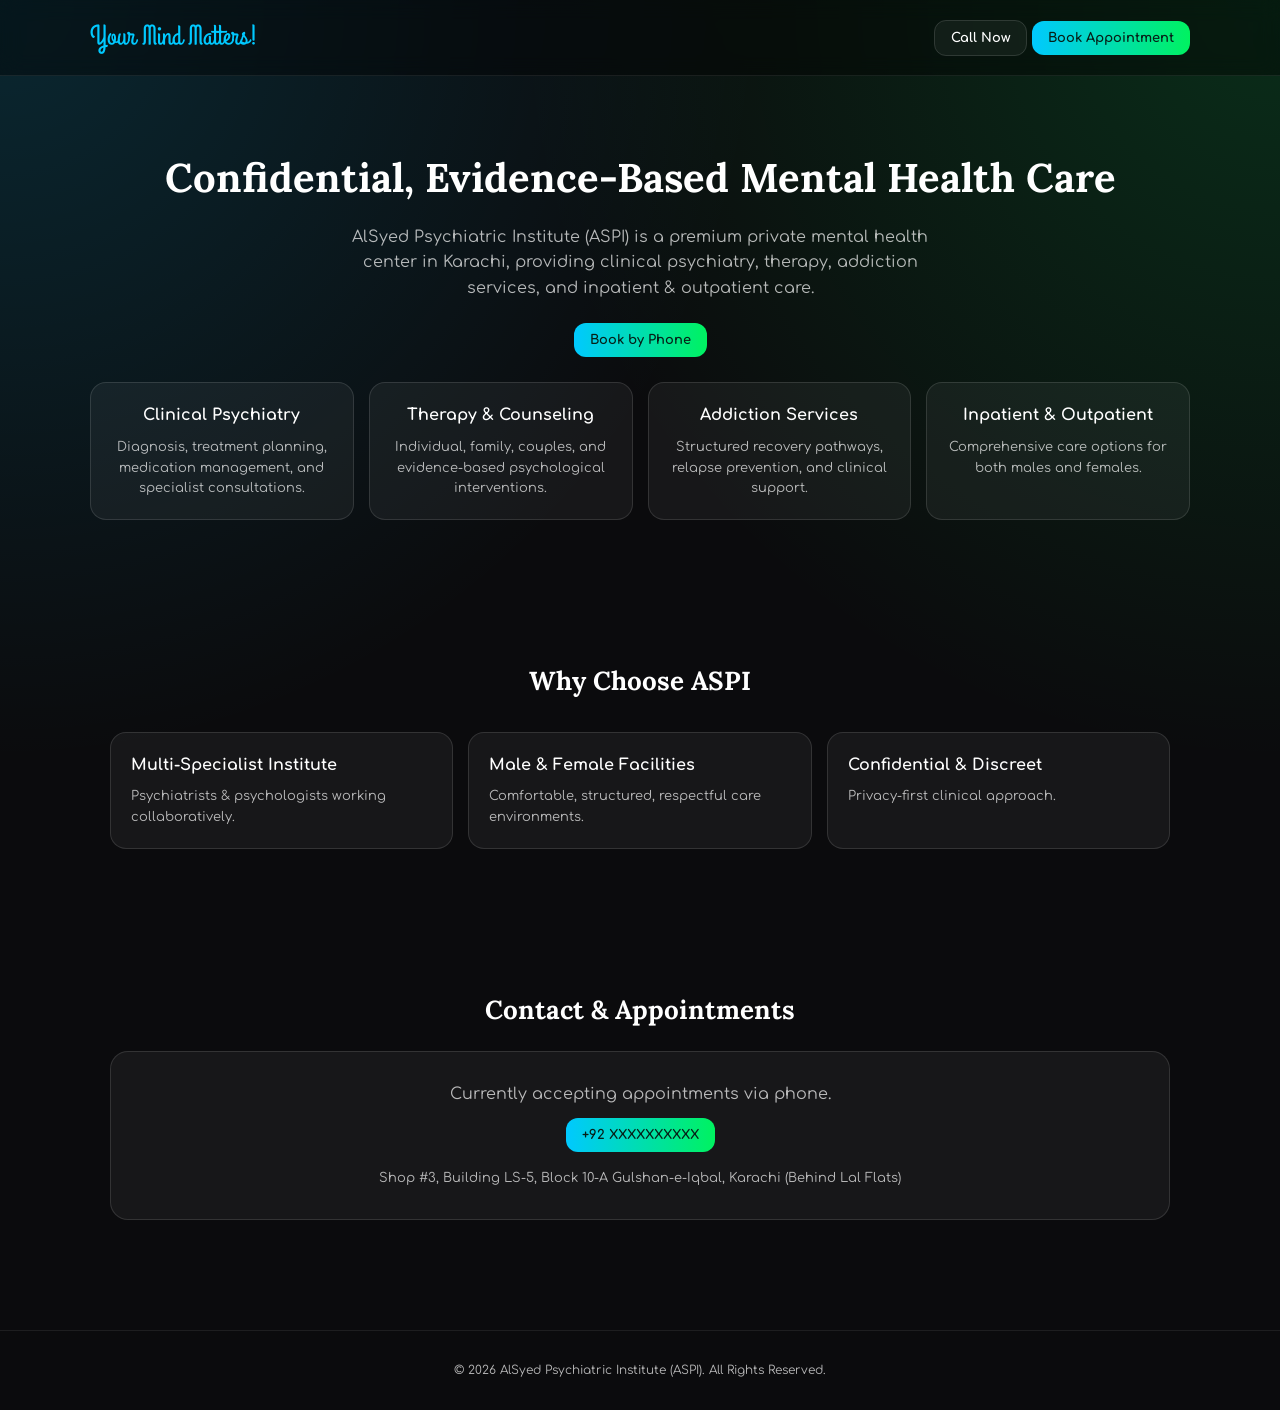
==== index.html @ 8b70c2e6 "Add files via upload" ====
<!DOCTYPE html>
<html lang="en">
<head>
  <meta charset="UTF-8">
  <meta name="viewport" content="width=device-width, initial-scale=1.0">

  <title>AlSyed Psychiatric Institute (ASPI) | Karachi</title>

  <!-- Fonts -->
  <link href="https://fonts.googleapis.com/css2?family=Comfortaa:wght@300;400;600;700&family=Grand+Hotel&family=Lora:wght@400;600;700&display=swap" rel="stylesheet">

  <style>
    :root{
      --green:#00F260;
      --blue:#00C9FF;
      --dark:#0b0b0d;
      --text:#ffffff;
      --muted:rgba(255,255,255,.70);
      --card:rgba(255,255,255,.05);
      --border:rgba(255,255,255,.12);
    }

    *{ box-sizing:border-box; margin:0; padding:0; }

    body{
      font-family:"Comfortaa", sans-serif;
      background:
        radial-gradient(circle at top left, rgba(0,201,255,.15), transparent 40%),
        radial-gradient(circle at top right, rgba(0,242,96,.15), transparent 40%),
        var(--dark);
      color:var(--text);
      line-height:1.6;
    }

    .container{
      max-width:1100px;
      margin:auto;
      padding:20px;
    }

    header{
      position:sticky;
      top:0;
      background:rgba(0,0,0,.4);
      backdrop-filter: blur(10px);
      border-bottom:1px solid rgba(255,255,255,.08);
    }

    .nav{
      display:flex;
      justify-content:space-between;
      align-items:center;
      padding:15px 0;
    }

    .logo{
      font-family:"Grand Hotel", cursive;
      font-size:28px;
      color:var(--blue);
    }

    .btn{
      padding:10px 16px;
      border-radius:12px;
      font-weight:700;
      font-size:13px;
      border:1px solid var(--border);
      background:var(--card);
      color:white;
      cursor:pointer;
      text-decoration:none;
    }

    .btn-primary{
      background:linear-gradient(90deg,var(--blue),var(--green));
      border:none;
      color:#062018;
    }

    .hero{
      padding:70px 0;
      text-align:center;
    }

    h1{
      font-family:"Lora", serif;
      font-size:40px;
      margin-bottom:15px;
    }

    .lead{
      color:var(--muted);
      max-width:600px;
      margin:0 auto 25px;
    }

    .grid{
      display:grid;
      grid-template-columns:repeat(auto-fit,minmax(250px,1fr));
      gap:15px;
      margin-top:30px;
    }

    .card{
      background:var(--card);
      border:1px solid var(--border);
      padding:20px;
      border-radius:16px;
    }

    .card h3{
      margin-bottom:8px;
      font-size:16px;
    }

    .card p{
      color:var(--muted);
      font-size:13px;
    }

    section{
      padding:50px 0;
    }

    h2{
      font-family:"Lora", serif;
      font-size:26px;
      margin-bottom:20px;
      text-align:center;
    }

    .contact-box{
      text-align:center;
      background:var(--card);
      border:1px solid var(--border);
      padding:30px;
      border-radius:18px;
    }

    footer{
      margin-top:40px;
      padding:30px 0;
      border-top:1px solid rgba(255,255,255,.08);
      text-align:center;
      color:var(--muted);
      font-size:12px;
    }
  </style>
</head>

<body>

<header>
  <div class="container nav">
    <div class="logo">Your Mind Matters!</div>
    <div>
      <a class="btn" href="tel:+92XXXXXXXXXX">Call Now</a>
      <a class="btn btn-primary" href="#contact">Book Appointment</a>
    </div>
  </div>
</header>

<div class="container hero">
  <h1>Confidential, Evidence-Based Mental Health Care</h1>
  <p class="lead">
    AlSyed Psychiatric Institute (ASPI) is a premium private mental health center in Karachi,
    providing clinical psychiatry, therapy, addiction services, and inpatient & outpatient care.
  </p>

  <div>
    <a class="btn btn-primary" href="tel:+92XXXXXXXXXX">Book by Phone</a>
  </div>

  <div class="grid">
    <div class="card">
      <h3>Clinical Psychiatry</h3>
      <p>Diagnosis, treatment planning, medication management, and specialist consultations.</p>
    </div>

    <div class="card">
      <h3>Therapy & Counseling</h3>
      <p>Individual, family, couples, and evidence-based psychological interventions.</p>
    </div>

    <div class="card">
      <h3>Addiction Services</h3>
      <p>Structured recovery pathways, relapse prevention, and clinical support.</p>
    </div>

    <div class="card">
      <h3>Inpatient & Outpatient</h3>
      <p>Comprehensive care options for both males and females.</p>
    </div>
  </div>
</div>

<section>
  <div class="container">
    <h2>Why Choose ASPI</h2>

    <div class="grid">
      <div class="card">
        <h3>Multi-Specialist Institute</h3>
        <p>Psychiatrists & psychologists working collaboratively.</p>
      </div>

      <div class="card">
        <h3>Male & Female Facilities</h3>
        <p>Comfortable, structured, respectful care environments.</p>
      </div>

      <div class="card">
        <h3>Confidential & Discreet</h3>
        <p>Privacy-first clinical approach.</p>
      </div>
    </div>
  </div>
</section>

<section id="contact">
  <div class="container">
    <h2>Contact & Appointments</h2>

    <div class="contact-box">
      <p style="color:var(--muted); margin-bottom:15px;">
        Currently accepting appointments via phone.
      </p>

      <a class="btn btn-primary" href="tel:+92XXXXXXXXXX">
        +92 XXXXXXXXXX
      </a>

      <p style="margin-top:20px; color:var(--muted); font-size:13px;">
        Shop #3, Building LS-5, Block 10-A Gulshan-e-Iqbal, Karachi  
        (Behind Lal Flats)
      </p>
    </div>
  </div>
</section>

<footer>
  © 2026 AlSyed Psychiatric Institute (ASPI). All Rights Reserved.
</footer>

</body>
</html>
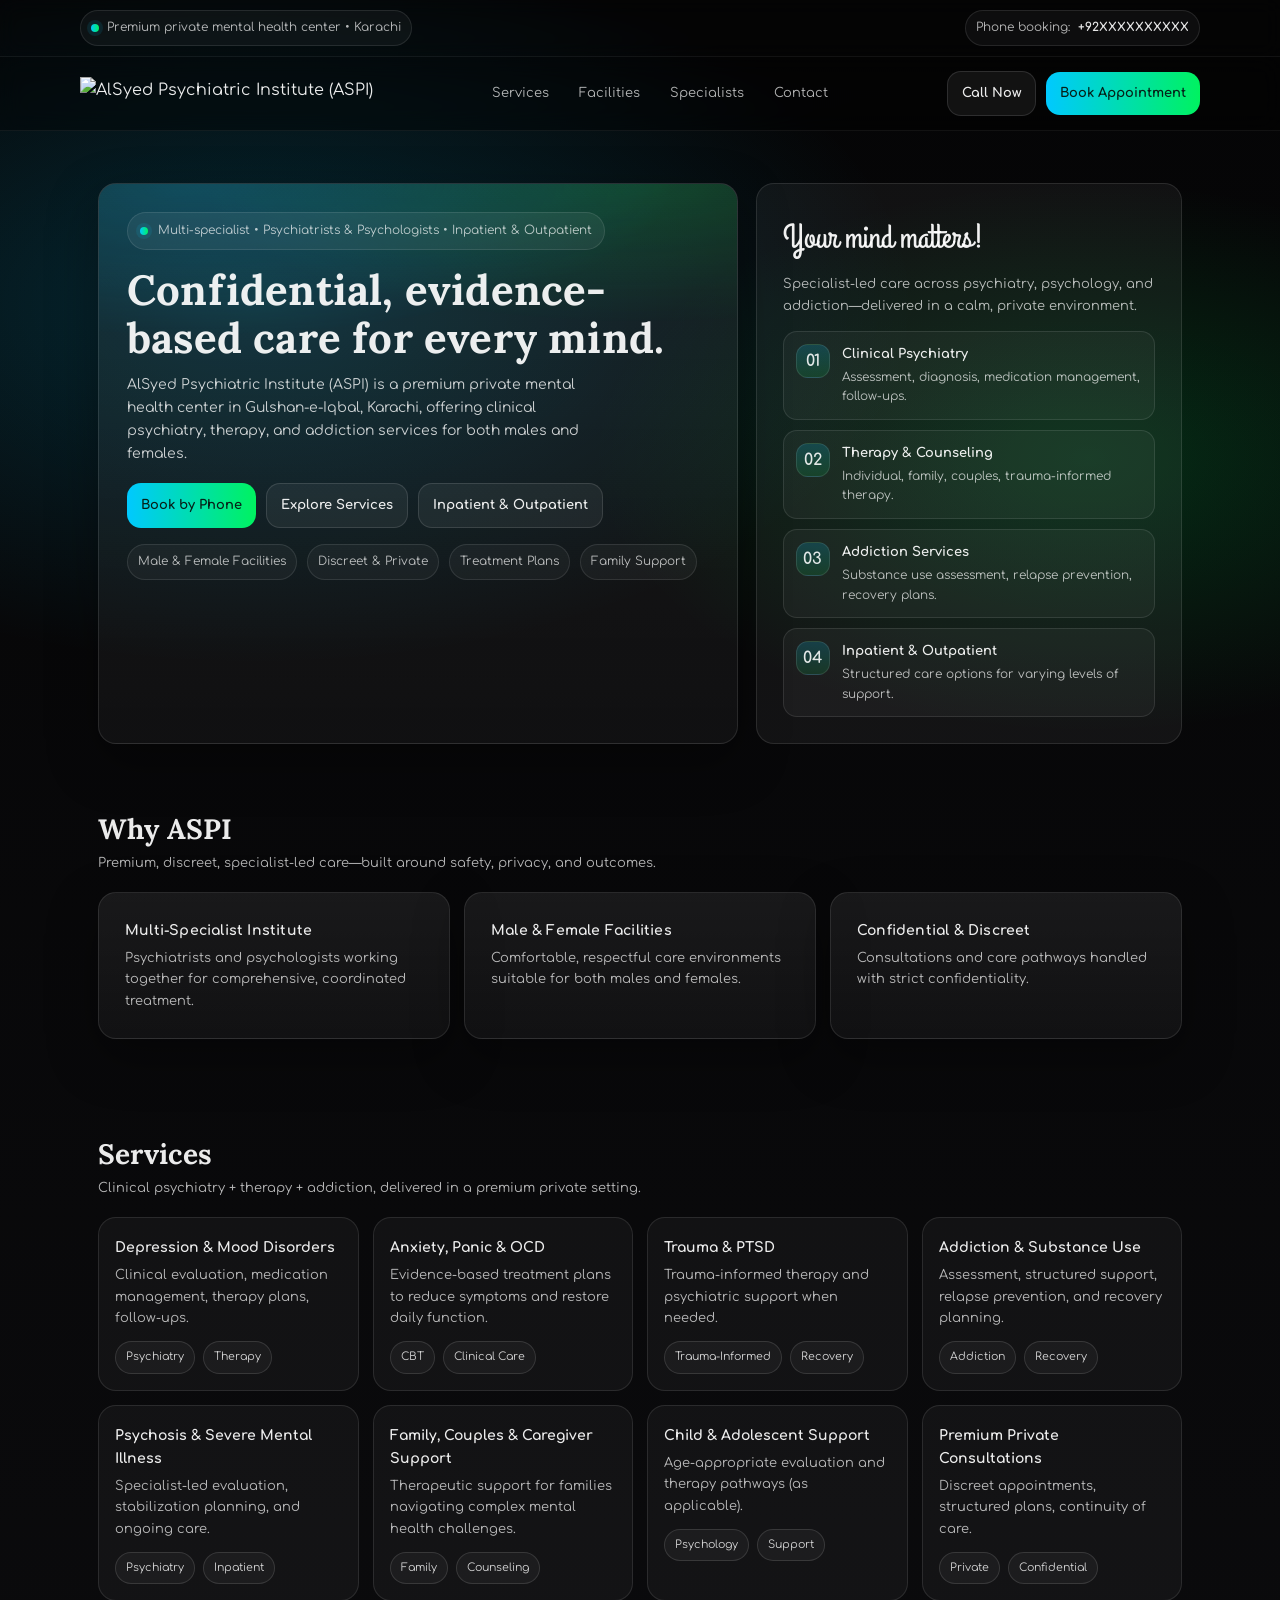
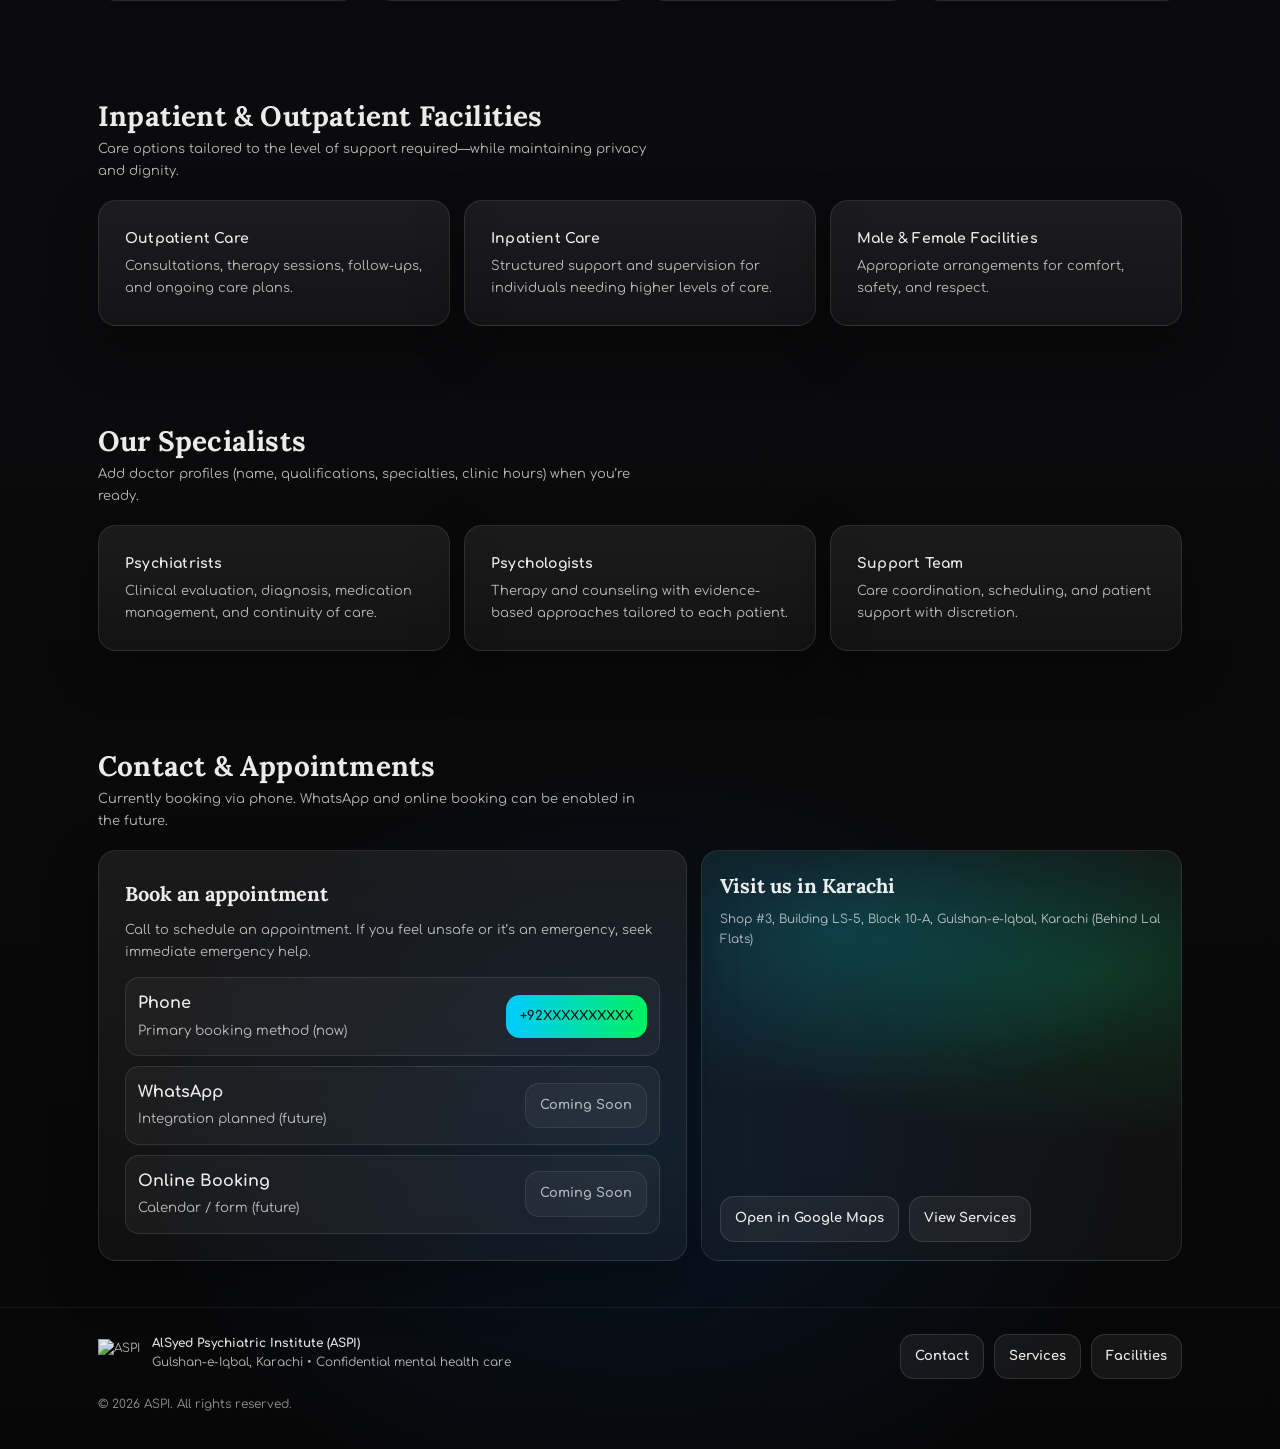
==== commit 00005d6a: "Add files via upload" ====
--- a/index.html
+++ b/index.html
@@ -1,246 +1,662 @@
 <!DOCTYPE html>
 <html lang="en">
 <head>
-  <meta charset="UTF-8">
-  <meta name="viewport" content="width=device-width, initial-scale=1.0">
-
-  <title>AlSyed Psychiatric Institute (ASPI) | Karachi</title>
+  <meta charset="utf-8" />
+  <meta name="viewport" content="width=device-width, initial-scale=1" />
+
+  <title>AlSyed Psychiatric Institute (ASPI) | Karachi | alsyedpsy.com</title>
+  <meta name="description" content="AlSyed Psychiatric Institute (ASPI) — a premium multi-specialist mental health center in Gulshan-e-Iqbal, Karachi. Psychiatrists & psychologists. Inpatient and outpatient care for males and females. Phone booking available." />
+
+  <!-- Favicon (must be inside /assets) -->
+  <link rel="icon" href="./assets/icon_color.png" />
 
   <!-- Fonts -->
-  <link href="https://fonts.googleapis.com/css2?family=Comfortaa:wght@300;400;600;700&family=Grand+Hotel&family=Lora:wght@400;600;700&display=swap" rel="stylesheet">
+  <link rel="preconnect" href="https://fonts.googleapis.com" />
+  <link rel="preconnect" href="https://fonts.gstatic.com" crossorigin />
+  <link href="https://fonts.googleapis.com/css2?family=Comfortaa:wght@300;400;600;700&family=Grand+Hotel&family=Lora:wght@400;600;700&display=swap" rel="stylesheet" />
 
   <style>
     :root{
+      /* Brand-ish colors */
       --green:#00F260;
       --blue:#00C9FF;
-      --dark:#0b0b0d;
-      --text:#ffffff;
+      --azure:#0575E6;
+      --mint:#92FE9D;
+
+      --bg:#0b0b0d;
+      --text:rgba(255,255,255,.92);
       --muted:rgba(255,255,255,.70);
       --card:rgba(255,255,255,.05);
+      --card2:rgba(255,255,255,.08);
       --border:rgba(255,255,255,.12);
-    }
-
-    *{ box-sizing:border-box; margin:0; padding:0; }
-
+
+      --radius:18px;
+      --shadow:0 18px 50px rgba(0,0,0,.35);
+      --maxw:1120px;
+    }
+
+    *{ box-sizing:border-box; }
+    html{ scroll-behavior:smooth; }
     body{
-      font-family:"Comfortaa", sans-serif;
+      margin:0;
+      font-family:"Comfortaa", system-ui, -apple-system, Segoe UI, Roboto, Arial, sans-serif;
+      color:var(--text);
+      line-height:1.65;
       background:
-        radial-gradient(circle at top left, rgba(0,201,255,.15), transparent 40%),
-        radial-gradient(circle at top right, rgba(0,242,96,.15), transparent 40%),
-        var(--dark);
+        radial-gradient(1100px 600px at 20% 10%, rgba(0,201,255,.18), transparent 60%),
+        radial-gradient(900px 500px at 85% 15%, rgba(0,242,96,.16), transparent 55%),
+        radial-gradient(900px 700px at 50% 90%, rgba(5,117,230,.12), transparent 55%),
+        linear-gradient(180deg, #050506 0%, var(--bg) 60%, #070708 100%);
+    }
+
+    a{ color:inherit; text-decoration:none; }
+    .container{ max-width:var(--maxw); margin:0 auto; padding:0 18px; }
+
+    /* Top bar */
+    .topbar{
+      border-bottom:1px solid rgba(255,255,255,.06);
+      background:rgba(0,0,0,.20);
+      backdrop-filter: blur(10px);
+    }
+    .topbar-inner{
+      display:flex; gap:12px; align-items:center; justify-content:space-between;
+      padding:10px 0;
+      font-size:12px;
+      color:var(--muted);
+      flex-wrap:wrap;
+    }
+    .pill{
+      display:inline-flex; align-items:center; gap:8px;
+      padding:7px 10px;
+      border:1px solid rgba(255,255,255,.10);
+      border-radius:999px;
+      background:rgba(255,255,255,.04);
+    }
+    .dot{
+      width:8px; height:8px; border-radius:99px;
+      background:linear-gradient(90deg, var(--blue), var(--green));
+      box-shadow:0 0 0 4px rgba(0,201,255,.10);
+    }
+
+    /* Header */
+    header{
+      position:sticky; top:0; z-index:50;
+      background:rgba(0,0,0,.35);
+      backdrop-filter: blur(12px);
+      border-bottom:1px solid rgba(255,255,255,.06);
+    }
+    .nav{
+      display:flex; align-items:center; justify-content:space-between;
+      gap:14px;
+      padding:14px 0;
+    }
+    .brand{
+      display:flex; align-items:center; gap:12px;
+      min-width: 200px;
+    }
+    .brand img{ height:34px; width:auto; display:block; }
+    .links{
+      display:flex; gap:10px; align-items:center;
+      font-size:13px;
+      color:var(--muted);
+    }
+    .links a{
+      padding:10px 10px;
+      border-radius:12px;
+    }
+    .links a:hover{ background:rgba(255,255,255,.06); color:var(--text); }
+
+    .actions{ display:flex; gap:10px; align-items:center; }
+    .btn{
+      display:inline-flex; align-items:center; justify-content:center; gap:10px;
+      padding:11px 14px;
+      border-radius:14px;
+      border:1px solid rgba(255,255,255,.12);
+      background:rgba(255,255,255,.06);
       color:var(--text);
-      line-height:1.6;
-    }
-
-    .container{
-      max-width:1100px;
-      margin:auto;
-      padding:20px;
-    }
-
-    header{
-      position:sticky;
-      top:0;
-      background:rgba(0,0,0,.4);
-      backdrop-filter: blur(10px);
-      border-bottom:1px solid rgba(255,255,255,.08);
-    }
-
-    .nav{
-      display:flex;
-      justify-content:space-between;
-      align-items:center;
-      padding:15px 0;
-    }
-
-    .logo{
-      font-family:"Grand Hotel", cursive;
-      font-size:28px;
-      color:var(--blue);
-    }
-
-    .btn{
-      padding:10px 16px;
-      border-radius:12px;
       font-weight:700;
       font-size:13px;
-      border:1px solid var(--border);
-      background:var(--card);
-      color:white;
-      cursor:pointer;
-      text-decoration:none;
-    }
-
+      transition: transform .15s ease, background .15s ease, border-color .15s ease, filter .15s ease;
+      white-space:nowrap;
+    }
+    .btn:hover{ transform: translateY(-1px); background:rgba(255,255,255,.10); border-color:rgba(255,255,255,.18); }
     .btn-primary{
-      background:linear-gradient(90deg,var(--blue),var(--green));
       border:none;
+      background: linear-gradient(90deg, var(--blue), var(--green));
       color:#062018;
     }
+    .btn-primary:hover{ filter:brightness(1.05); }
+
+    /* Layout */
+    main{ padding:52px 0 16px; }
+    section{ padding:46px 0; }
 
     .hero{
-      padding:70px 0;
-      text-align:center;
+      display:grid;
+      grid-template-columns: 1.2fr .8fr;
+      gap:18px;
+      align-items:stretch;
+    }
+
+    .card{
+      border:1px solid rgba(255,255,255,.10);
+      border-radius: var(--radius);
+      background: linear-gradient(180deg, rgba(255,255,255,.07), rgba(255,255,255,.04));
+      box-shadow: var(--shadow);
+      overflow:hidden;
+      position:relative;
+    }
+    .card.pad{ padding:26px; }
+    .card.soft{ background:rgba(255,255,255,.05); box-shadow:none; }
+
+    .hero-left::before{
+      content:"";
+      position:absolute; inset:-2px;
+      background: radial-gradient(800px 260px at 15% 0%, rgba(0,201,255,.25), transparent 60%),
+                  radial-gradient(800px 260px at 85% 0%, rgba(0,242,96,.22), transparent 55%);
+      opacity:.85;
+      pointer-events:none;
+    }
+    .hero-left .content{ position:relative; padding:28px; }
+
+    .kicker{
+      display:inline-flex; gap:10px; align-items:center;
+      padding:8px 12px;
+      border-radius:999px;
+      background:rgba(255,255,255,.06);
+      border:1px solid rgba(255,255,255,.10);
+      color:var(--muted);
+      font-size:12px;
+      margin-bottom:16px;
     }
 
     h1{
+      margin:0 0 10px;
       font-family:"Lora", serif;
-      font-size:40px;
-      margin-bottom:15px;
-    }
-
+      font-size:42px;
+      line-height:1.15;
+      letter-spacing:.2px;
+    }
     .lead{
+      margin:0 0 18px;
+      color:rgba(255,255,255,.78);
+      font-size:14px;
+      max-width: 60ch;
+    }
+    .hero-actions{ display:flex; flex-wrap:wrap; gap:10px; margin-top:10px; }
+    .mini{ display:flex; flex-wrap:wrap; gap:10px; margin-top:16px; color:var(--muted); font-size:12px; }
+
+    .panel-title{
+      font-family:"Grand Hotel", cursive;
+      font-size:34px;
+      margin:0 0 8px;
+      color:rgba(255,255,255,.94);
+    }
+    .panel-sub{ margin:0 0 14px; color:var(--muted); font-size:13px; }
+
+    .list{ display:grid; gap:10px; margin-top:12px; }
+    .li{
+      display:flex; gap:12px; align-items:flex-start;
+      padding:12px;
+      border-radius:14px;
+      border:1px solid rgba(255,255,255,.10);
+      background:rgba(255,255,255,.04);
+    }
+    .badge{
+      width:34px; height:34px; border-radius:12px;
+      background:linear-gradient(180deg, rgba(0,201,255,.18), rgba(0,242,96,.12));
+      border:1px solid rgba(255,255,255,.10);
+      display:flex; align-items:center; justify-content:center;
+      font-weight:800;
+      color:rgba(255,255,255,.88);
+      flex:0 0 auto;
+    }
+    .li strong{ display:block; font-size:13px; }
+    .li span{ display:block; font-size:12px; color:var(--muted); margin-top:2px; }
+
+    .section-title{
+      display:flex; align-items:flex-end; justify-content:space-between; gap:16px;
+      margin-bottom:18px;
+    }
+    .section-title h2{
+      margin:0;
+      font-family:"Lora", serif;
+      font-size:28px;
+      letter-spacing:.2px;
+    }
+    .section-title p{
+      margin:0;
       color:var(--muted);
-      max-width:600px;
-      margin:0 auto 25px;
-    }
-
-    .grid{
+      max-width: 560px;
+      font-size:13px;
+    }
+
+    .grid-3{
       display:grid;
-      grid-template-columns:repeat(auto-fit,minmax(250px,1fr));
-      gap:15px;
-      margin-top:30px;
-    }
-
-    .card{
-      background:var(--card);
-      border:1px solid var(--border);
-      padding:20px;
-      border-radius:16px;
-    }
-
-    .card h3{
-      margin-bottom:8px;
-      font-size:16px;
-    }
-
-    .card p{
+      grid-template-columns: repeat(3, 1fr);
+      gap:14px;
+    }
+    .feature h3{
+      margin:0 0 6px;
+      font-size:14px;
+      letter-spacing:.2px;
+    }
+    .feature p{
+      margin:0;
       color:var(--muted);
       font-size:13px;
     }
 
-    section{
-      padding:50px 0;
-    }
-
-    h2{
+    .services{
+      display:grid;
+      grid-template-columns: repeat(4, 1fr);
+      gap:14px;
+    }
+    .service{
+      padding:16px;
+      border-radius: var(--radius);
+      border:1px solid rgba(255,255,255,.10);
+      background:rgba(255,255,255,.04);
+    }
+    .service h4{ margin:2px 0 6px; font-size:14px; }
+    .service p{ margin:0; font-size:13px; color:var(--muted); }
+    .tagrow{ display:flex; flex-wrap:wrap; gap:8px; margin-top:12px; }
+    .tag{
+      font-size:11px;
+      color:rgba(255,255,255,.80);
+      padding:6px 10px;
+      border-radius:999px;
+      border:1px solid rgba(255,255,255,.12);
+      background:rgba(255,255,255,.04);
+    }
+
+    .contact{
+      display:grid;
+      grid-template-columns: 1.1fr .9fr;
+      gap:14px;
+      align-items:stretch;
+    }
+    .contact h3{
+      margin:0 0 10px;
       font-family:"Lora", serif;
-      font-size:26px;
-      margin-bottom:20px;
-      text-align:center;
-    }
-
-    .contact-box{
-      text-align:center;
-      background:var(--card);
-      border:1px solid var(--border);
-      padding:30px;
-      border-radius:18px;
-    }
+      font-size:20px;
+    }
+    .contact p{ margin:0 0 14px; color:var(--muted); font-size:13px; }
+
+    .kv{ display:grid; gap:10px; margin-top:12px; }
+    .kv .row{
+      display:flex; gap:10px; flex-wrap:wrap;
+      padding:12px;
+      border-radius:14px;
+      border:1px solid rgba(255,255,255,.10);
+      background:rgba(255,255,255,.04);
+      align-items:center;
+      justify-content:space-between;
+    }
+    .kv .row small{ color:var(--muted); }
+
+    .mapbox{
+      border-radius: var(--radius);
+      border:1px solid rgba(255,255,255,.10);
+      background:
+        radial-gradient(700px 300px at 30% 20%, rgba(0,201,255,.18), transparent 55%),
+        radial-gradient(700px 300px at 80% 30%, rgba(0,242,96,.14), transparent 55%),
+        rgba(255,255,255,.04);
+      padding:18px;
+      display:flex;
+      flex-direction:column;
+      justify-content:space-between;
+      min-height: 220px;
+    }
+    .mapbox .muted{ color:var(--muted); font-size:12px; }
 
     footer{
-      margin-top:40px;
-      padding:30px 0;
-      border-top:1px solid rgba(255,255,255,.08);
-      text-align:center;
+      padding:26px 0 34px;
+      border-top:1px solid rgba(255,255,255,.06);
       color:var(--muted);
       font-size:12px;
     }
+    .footer{
+      display:flex; justify-content:space-between; gap:16px; flex-wrap:wrap; align-items:flex-start;
+    }
+    .footer img{ height:28px; width:auto; opacity:.95; }
+
+    @media (max-width: 980px){
+      .hero{ grid-template-columns: 1fr; }
+      .services{ grid-template-columns: repeat(2, 1fr); }
+      .grid-3{ grid-template-columns: 1fr; }
+      .contact{ grid-template-columns: 1fr; }
+      .links{ display:none; }
+    }
+    @media (max-width: 520px){
+      h1{ font-size:34px; }
+      .services{ grid-template-columns: 1fr; }
+      .brand img{ height:30px; }
+    }
   </style>
 </head>
 
 <body>
-
-<header>
-  <div class="container nav">
-    <div class="logo">Your Mind Matters!</div>
-    <div>
-      <a class="btn" href="tel:+92XXXXXXXXXX">Call Now</a>
-      <a class="btn btn-primary" href="#contact">Book Appointment</a>
+  <div class="topbar">
+    <div class="container topbar-inner">
+      <div class="pill"><span class="dot"></span> Premium private mental health center • Karachi</div>
+      <div class="pill">Phone booking: <strong style="color:rgba(255,255,255,.9)">+92XXXXXXXXXX</strong></div>
     </div>
   </div>
-</header>
-
-<div class="container hero">
-  <h1>Confidential, Evidence-Based Mental Health Care</h1>
-  <p class="lead">
-    AlSyed Psychiatric Institute (ASPI) is a premium private mental health center in Karachi,
-    providing clinical psychiatry, therapy, addiction services, and inpatient & outpatient care.
-  </p>
-
-  <div>
-    <a class="btn btn-primary" href="tel:+92XXXXXXXXXX">Book by Phone</a>
-  </div>
-
-  <div class="grid">
-    <div class="card">
-      <h3>Clinical Psychiatry</h3>
-      <p>Diagnosis, treatment planning, medication management, and specialist consultations.</p>
-    </div>
-
-    <div class="card">
-      <h3>Therapy & Counseling</h3>
-      <p>Individual, family, couples, and evidence-based psychological interventions.</p>
-    </div>
-
-    <div class="card">
-      <h3>Addiction Services</h3>
-      <p>Structured recovery pathways, relapse prevention, and clinical support.</p>
-    </div>
-
-    <div class="card">
-      <h3>Inpatient & Outpatient</h3>
-      <p>Comprehensive care options for both males and females.</p>
-    </div>
-  </div>
-</div>
-
-<section>
-  <div class="container">
-    <h2>Why Choose ASPI</h2>
-
-    <div class="grid">
-      <div class="card">
-        <h3>Multi-Specialist Institute</h3>
-        <p>Psychiatrists & psychologists working collaboratively.</p>
-      </div>
-
-      <div class="card">
-        <h3>Male & Female Facilities</h3>
-        <p>Comfortable, structured, respectful care environments.</p>
-      </div>
-
-      <div class="card">
-        <h3>Confidential & Discreet</h3>
-        <p>Privacy-first clinical approach.</p>
-      </div>
-    </div>
-  </div>
-</section>
-
-<section id="contact">
-  <div class="container">
-    <h2>Contact & Appointments</h2>
-
-    <div class="contact-box">
-      <p style="color:var(--muted); margin-bottom:15px;">
-        Currently accepting appointments via phone.
-      </p>
-
-      <a class="btn btn-primary" href="tel:+92XXXXXXXXXX">
-        +92 XXXXXXXXXX
+
+  <header>
+    <div class="container nav">
+      <a class="brand" href="#home" aria-label="ASPI Home">
+        <!-- Put your logo image inside /assets -->
+        <img src="./assets/wordmark_white.png" alt="AlSyed Psychiatric Institute (ASPI)" />
       </a>
 
-      <p style="margin-top:20px; color:var(--muted); font-size:13px;">
-        Shop #3, Building LS-5, Block 10-A Gulshan-e-Iqbal, Karachi  
-        (Behind Lal Flats)
-      </p>
-    </div>
-  </div>
-</section>
-
-<footer>
-  © 2026 AlSyed Psychiatric Institute (ASPI). All Rights Reserved.
-</footer>
-
+      <div class="links" aria-label="Primary navigation">
+        <a href="#services">Services</a>
+        <a href="#facility">Facilities</a>
+        <a href="#team">Specialists</a>
+        <a href="#contact">Contact</a>
+      </div>
+
+      <div class="actions">
+        <a class="btn" href="tel:+92XXXXXXXXXX">Call Now</a>
+        <a class="btn btn-primary" href="#contact">Book Appointment</a>
+      </div>
+    </div>
+  </header>
+
+  <main id="home">
+    <div class="container hero">
+      <div class="card hero-left">
+        <div class="content">
+          <div class="kicker">
+            <span class="dot"></span>
+            Multi-specialist • Psychiatrists & Psychologists • Inpatient & Outpatient
+          </div>
+
+          <h1>Confidential, evidence-based care for every mind.</h1>
+          <p class="lead">
+            AlSyed Psychiatric Institute (ASPI) is a premium private mental health center in Gulshan-e-Iqbal, Karachi,
+            offering clinical psychiatry, therapy, and addiction services for both males and females.
+          </p>
+
+          <div class="hero-actions">
+            <a class="btn btn-primary" href="tel:+92XXXXXXXXXX">Book by Phone</a>
+            <a class="btn" href="#services">Explore Services</a>
+            <a class="btn" href="#facility">Inpatient & Outpatient</a>
+          </div>
+
+          <div class="mini">
+            <span class="pill">Male & Female Facilities</span>
+            <span class="pill">Discreet & Private</span>
+            <span class="pill">Treatment Plans</span>
+            <span class="pill">Family Support</span>
+          </div>
+        </div>
+      </div>
+
+      <div class="card pad soft">
+        <p class="panel-title">Your mind matters!</p>
+        <p class="panel-sub">
+          Specialist-led care across psychiatry, psychology, and addiction—delivered in a calm, private environment.
+        </p>
+
+        <div class="list" aria-label="Highlights">
+          <div class="li">
+            <div class="badge">01</div>
+            <div>
+              <strong>Clinical Psychiatry</strong>
+              <span>Assessment, diagnosis, medication management, follow-ups.</span>
+            </div>
+          </div>
+          <div class="li">
+            <div class="badge">02</div>
+            <div>
+              <strong>Therapy & Counseling</strong>
+              <span>Individual, family, couples, trauma-informed therapy.</span>
+            </div>
+          </div>
+          <div class="li">
+            <div class="badge">03</div>
+            <div>
+              <strong>Addiction Services</strong>
+              <span>Substance use assessment, relapse prevention, recovery plans.</span>
+            </div>
+          </div>
+          <div class="li">
+            <div class="badge">04</div>
+            <div>
+              <strong>Inpatient & Outpatient</strong>
+              <span>Structured care options for varying levels of support.</span>
+            </div>
+          </div>
+        </div>
+      </div>
+    </div>
+  </main>
+
+  <section>
+    <div class="container">
+      <div class="section-title">
+        <div>
+          <h2>Why ASPI</h2>
+          <p>Premium, discreet, specialist-led care—built around safety, privacy, and outcomes.</p>
+        </div>
+      </div>
+
+      <div class="grid-3">
+        <div class="card pad feature">
+          <h3>Multi-Specialist Institute</h3>
+          <p>Psychiatrists and psychologists working together for comprehensive, coordinated treatment.</p>
+        </div>
+        <div class="card pad feature">
+          <h3>Male & Female Facilities</h3>
+          <p>Comfortable, respectful care environments suitable for both males and females.</p>
+        </div>
+        <div class="card pad feature">
+          <h3>Confidential & Discreet</h3>
+          <p>Consultations and care pathways handled with strict confidentiality.</p>
+        </div>
+      </div>
+    </div>
+  </section>
+
+  <section id="services">
+    <div class="container">
+      <div class="section-title">
+        <div>
+          <h2>Services</h2>
+          <p>Clinical psychiatry + therapy + addiction, delivered in a premium private setting.</p>
+        </div>
+      </div>
+
+      <div class="services">
+        <div class="service">
+          <h4>Depression & Mood Disorders</h4>
+          <p>Clinical evaluation, medication management, therapy plans, follow-ups.</p>
+          <div class="tagrow"><span class="tag">Psychiatry</span><span class="tag">Therapy</span></div>
+        </div>
+
+        <div class="service">
+          <h4>Anxiety, Panic & OCD</h4>
+          <p>Evidence-based treatment plans to reduce symptoms and restore daily function.</p>
+          <div class="tagrow"><span class="tag">CBT</span><span class="tag">Clinical Care</span></div>
+        </div>
+
+        <div class="service">
+          <h4>Trauma & PTSD</h4>
+          <p>Trauma-informed therapy and psychiatric support when needed.</p>
+          <div class="tagrow"><span class="tag">Trauma-Informed</span><span class="tag">Recovery</span></div>
+        </div>
+
+        <div class="service">
+          <h4>Addiction & Substance Use</h4>
+          <p>Assessment, structured support, relapse prevention, and recovery planning.</p>
+          <div class="tagrow"><span class="tag">Addiction</span><span class="tag">Recovery</span></div>
+        </div>
+
+        <div class="service">
+          <h4>Psychosis & Severe Mental Illness</h4>
+          <p>Specialist-led evaluation, stabilization planning, and ongoing care.</p>
+          <div class="tagrow"><span class="tag">Psychiatry</span><span class="tag">Inpatient</span></div>
+        </div>
+
+        <div class="service">
+          <h4>Family, Couples & Caregiver Support</h4>
+          <p>Therapeutic support for families navigating complex mental health challenges.</p>
+          <div class="tagrow"><span class="tag">Family</span><span class="tag">Counseling</span></div>
+        </div>
+
+        <div class="service">
+          <h4>Child & Adolescent Support</h4>
+          <p>Age-appropriate evaluation and therapy pathways (as applicable).</p>
+          <div class="tagrow"><span class="tag">Psychology</span><span class="tag">Support</span></div>
+        </div>
+
+        <div class="service">
+          <h4>Premium Private Consultations</h4>
+          <p>Discreet appointments, structured plans, continuity of care.</p>
+          <div class="tagrow"><span class="tag">Private</span><span class="tag">Confidential</span></div>
+        </div>
+      </div>
+    </div>
+  </section>
+
+  <section id="facility">
+    <div class="container">
+      <div class="section-title">
+        <div>
+          <h2>Inpatient & Outpatient Facilities</h2>
+          <p>Care options tailored to the level of support required—while maintaining privacy and dignity.</p>
+        </div>
+      </div>
+
+      <div class="grid-3">
+        <div class="card pad feature">
+          <h3>Outpatient Care</h3>
+          <p>Consultations, therapy sessions, follow-ups, and ongoing care plans.</p>
+        </div>
+        <div class="card pad feature">
+          <h3>Inpatient Care</h3>
+          <p>Structured support and supervision for individuals needing higher levels of care.</p>
+        </div>
+        <div class="card pad feature">
+          <h3>Male & Female Facilities</h3>
+          <p>Appropriate arrangements for comfort, safety, and respect.</p>
+        </div>
+      </div>
+    </div>
+  </section>
+
+  <section id="team">
+    <div class="container">
+      <div class="section-title">
+        <div>
+          <h2>Our Specialists</h2>
+          <p>Add doctor profiles (name, qualifications, specialties, clinic hours) when you’re ready.</p>
+        </div>
+      </div>
+
+      <div class="grid-3">
+        <div class="card pad feature">
+          <h3>Psychiatrists</h3>
+          <p>Clinical evaluation, diagnosis, medication management, and continuity of care.</p>
+        </div>
+        <div class="card pad feature">
+          <h3>Psychologists</h3>
+          <p>Therapy and counseling with evidence-based approaches tailored to each patient.</p>
+        </div>
+        <div class="card pad feature">
+          <h3>Support Team</h3>
+          <p>Care coordination, scheduling, and patient support with discretion.</p>
+        </div>
+      </div>
+    </div>
+  </section>
+
+  <section id="contact">
+    <div class="container">
+      <div class="section-title">
+        <div>
+          <h2>Contact & Appointments</h2>
+          <p>Currently booking via phone. WhatsApp and online booking can be enabled in the future.</p>
+        </div>
+      </div>
+
+      <div class="contact">
+        <div class="card pad">
+          <h3>Book an appointment</h3>
+          <p>Call to schedule an appointment. If you feel unsafe or it’s an emergency, seek immediate emergency help.</p>
+
+          <div class="kv">
+            <div class="row">
+              <div>
+                <strong>Phone</strong><br />
+                <small>Primary booking method (now)</small>
+              </div>
+              <a class="btn btn-primary" href="tel:+92XXXXXXXXXX">+92XXXXXXXXXX</a>
+            </div>
+
+            <div class="row">
+              <div>
+                <strong>WhatsApp</strong><br />
+                <small>Integration planned (future)</small>
+              </div>
+              <span class="btn" aria-disabled="true" style="opacity:.7; cursor:not-allowed;">Coming Soon</span>
+            </div>
+
+            <div class="row">
+              <div>
+                <strong>Online Booking</strong><br />
+                <small>Calendar / form (future)</small>
+              </div>
+              <span class="btn" aria-disabled="true" style="opacity:.7; cursor:not-allowed;">Coming Soon</span>
+            </div>
+          </div>
+        </div>
+
+        <div class="mapbox">
+          <div>
+            <h3 style="margin:0 0 8px; font-family:'Lora', serif;">Visit us in Karachi</h3>
+            <div class="muted">
+              Shop #3, Building LS-5, Block 10-A, Gulshan-e-Iqbal, Karachi (Behind Lal Flats)
+            </div>
+          </div>
+
+          <div style="display:flex; gap:10px; flex-wrap:wrap; margin-top:14px;">
+            <!-- Replace # with your Google Maps link when you have it -->
+            <a class="btn" href="#" target="_blank" rel="noopener">Open in Google Maps</a>
+            <a class="btn" href="#services">View Services</a>
+          </div>
+        </div>
+      </div>
+    </div>
+  </section>
+
+  <footer>
+    <div class="container footer">
+      <div style="display:flex; gap:12px; align-items:center;">
+        <img src="./assets/wordmark_white.png" alt="ASPI" />
+        <div>
+          <div><strong style="color:rgba(255,255,255,.88)">AlSyed Psychiatric Institute (ASPI)</strong></div>
+          <div>Gulshan-e-Iqbal, Karachi • Confidential mental health care</div>
+        </div>
+      </div>
+
+      <div style="display:flex; gap:10px; flex-wrap:wrap;">
+        <a class="btn" href="#contact">Contact</a>
+        <a class="btn" href="#services">Services</a>
+        <a class="btn" href="#facility">Facilities</a>
+      </div>
+    </div>
+
+    <div class="container" style="margin-top:16px; color:rgba(255,255,255,.55);">
+      © <span id="yr"></span> ASPI. All rights reserved.
+    </div>
+
+    <script>
+      document.getElementById("yr").textContent = new Date().getFullYear();
+    </script>
+  </footer>
 </body>
 </html>
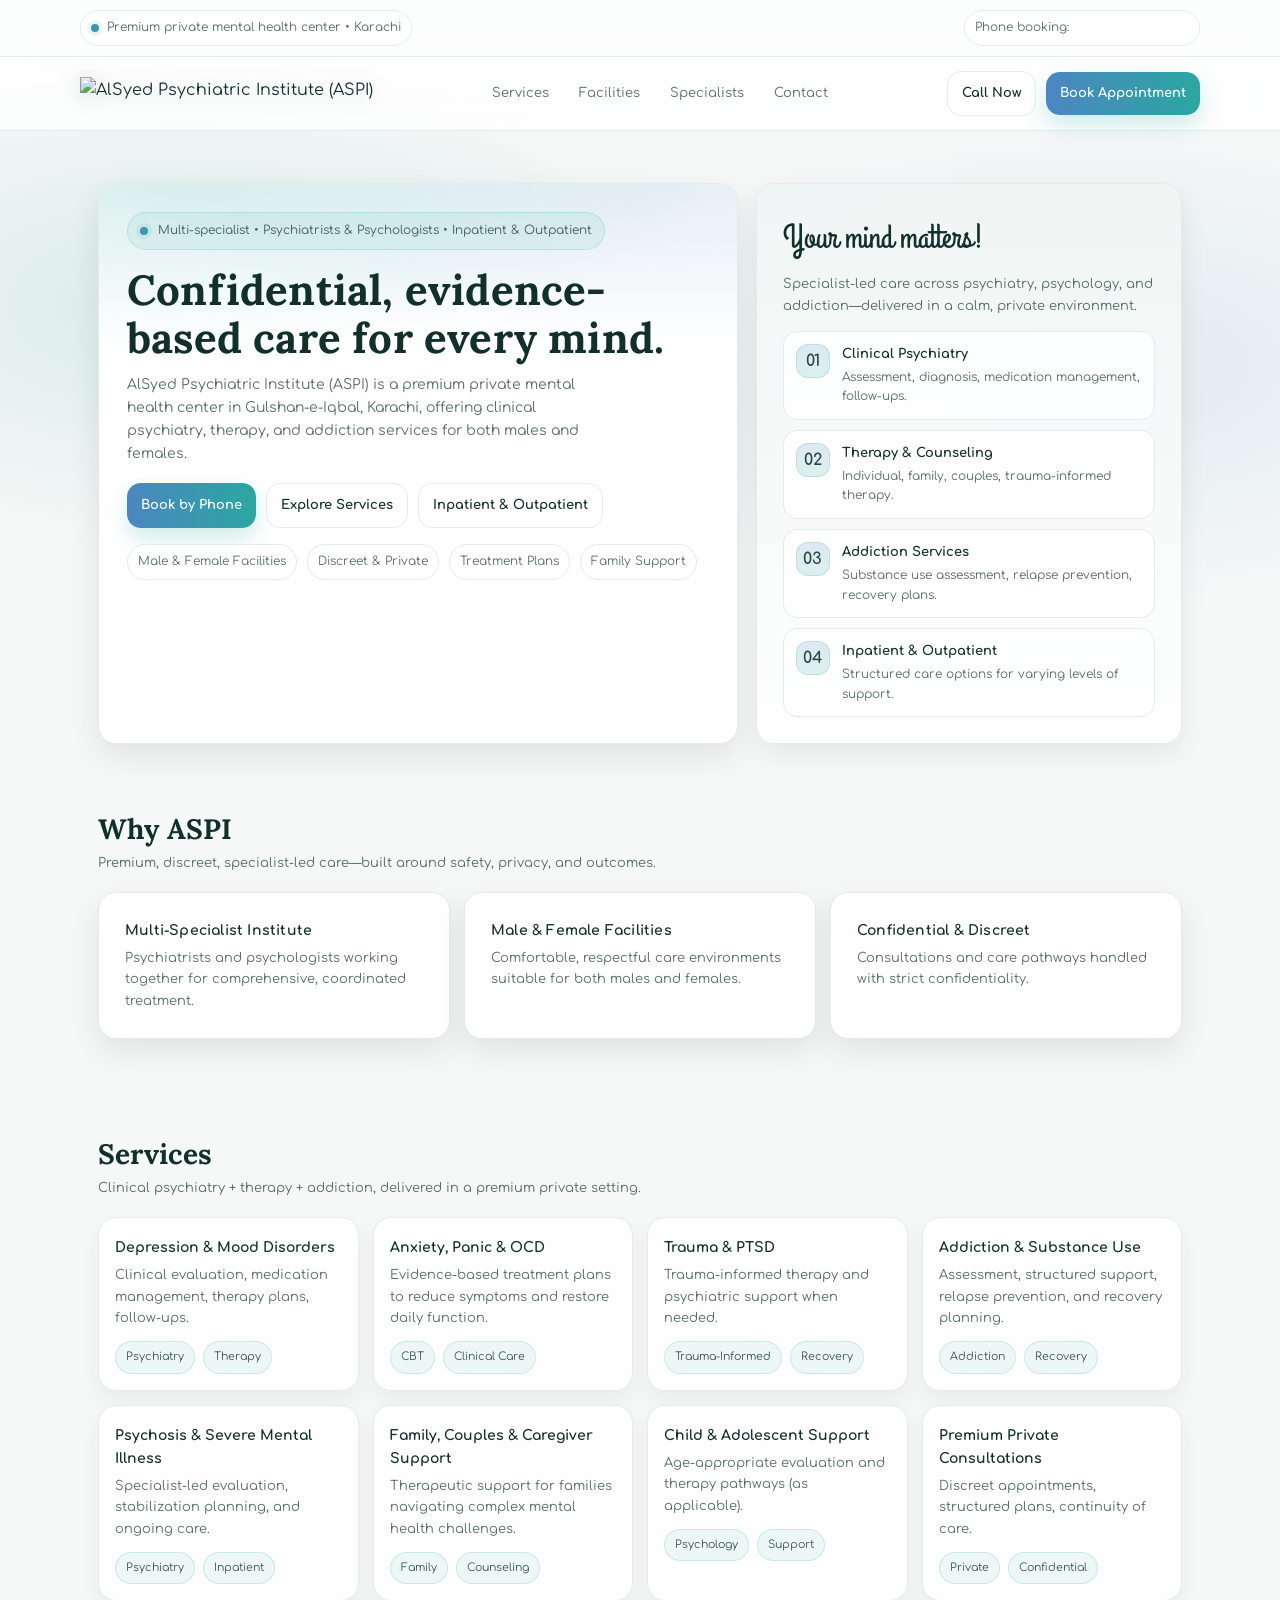
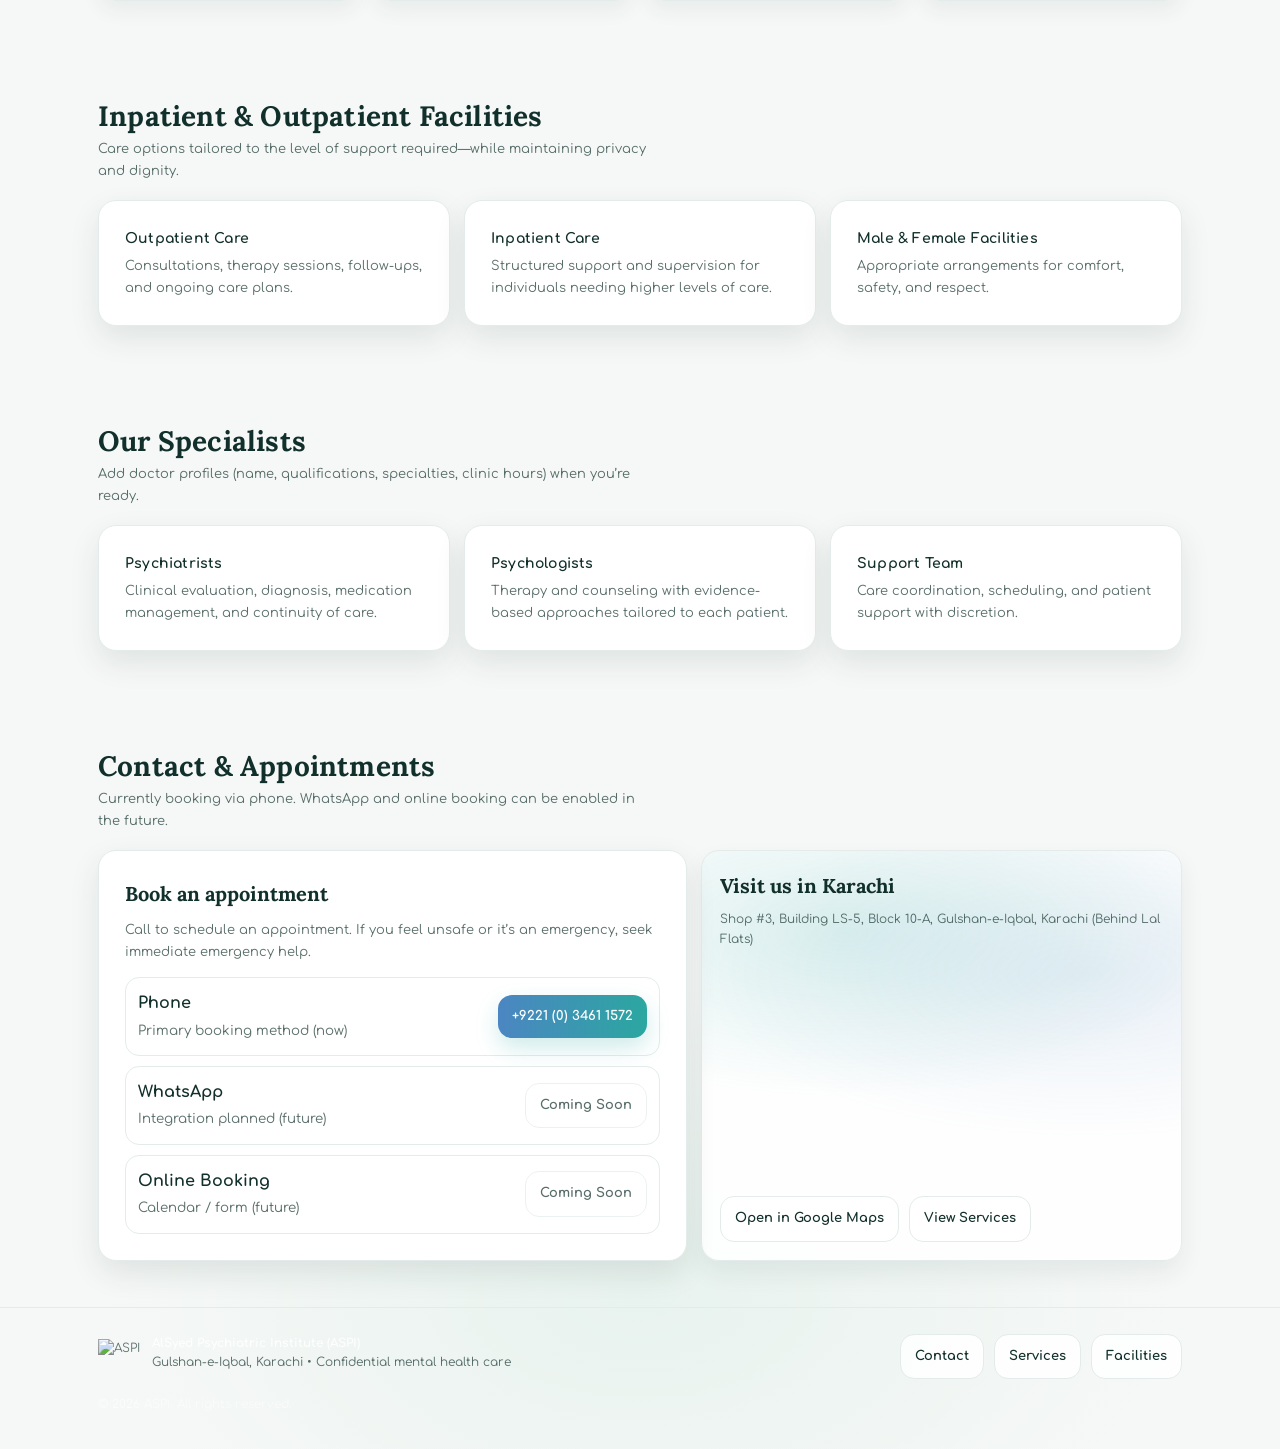
==== commit 5064c8a1: "Add files via upload" ====
--- a/index.html
+++ b/index.html
@@ -15,332 +15,370 @@
   <link rel="preconnect" href="https://fonts.gstatic.com" crossorigin />
   <link href="https://fonts.googleapis.com/css2?family=Comfortaa:wght@300;400;600;700&family=Grand+Hotel&family=Lora:wght@400;600;700&display=swap" rel="stylesheet" />
 
-  <style>
-    :root{
-      /* Brand-ish colors */
-      --green:#00F260;
-      --blue:#00C9FF;
-      --azure:#0575E6;
-      --mint:#92FE9D;
-
-      --bg:#0b0b0d;
-      --text:rgba(255,255,255,.92);
-      --muted:rgba(255,255,255,.70);
-      --card:rgba(255,255,255,.05);
-      --card2:rgba(255,255,255,.08);
-      --border:rgba(255,255,255,.12);
-
-      --radius:18px;
-      --shadow:0 18px 50px rgba(0,0,0,.35);
-      --maxw:1120px;
-    }
-
-    *{ box-sizing:border-box; }
-    html{ scroll-behavior:smooth; }
-    body{
-      margin:0;
-      font-family:"Comfortaa", system-ui, -apple-system, Segoe UI, Roboto, Arial, sans-serif;
-      color:var(--text);
-      line-height:1.65;
-      background:
-        radial-gradient(1100px 600px at 20% 10%, rgba(0,201,255,.18), transparent 60%),
-        radial-gradient(900px 500px at 85% 15%, rgba(0,242,96,.16), transparent 55%),
-        radial-gradient(900px 700px at 50% 90%, rgba(5,117,230,.12), transparent 55%),
-        linear-gradient(180deg, #050506 0%, var(--bg) 60%, #070708 100%);
-    }
-
-    a{ color:inherit; text-decoration:none; }
-    .container{ max-width:var(--maxw); margin:0 auto; padding:0 18px; }
-
-    /* Top bar */
-    .topbar{
-      border-bottom:1px solid rgba(255,255,255,.06);
-      background:rgba(0,0,0,.20);
-      backdrop-filter: blur(10px);
-    }
-    .topbar-inner{
-      display:flex; gap:12px; align-items:center; justify-content:space-between;
-      padding:10px 0;
-      font-size:12px;
-      color:var(--muted);
-      flex-wrap:wrap;
-    }
-    .pill{
-      display:inline-flex; align-items:center; gap:8px;
-      padding:7px 10px;
-      border:1px solid rgba(255,255,255,.10);
-      border-radius:999px;
-      background:rgba(255,255,255,.04);
-    }
-    .dot{
-      width:8px; height:8px; border-radius:99px;
-      background:linear-gradient(90deg, var(--blue), var(--green));
-      box-shadow:0 0 0 4px rgba(0,201,255,.10);
-    }
-
-    /* Header */
-    header{
-      position:sticky; top:0; z-index:50;
-      background:rgba(0,0,0,.35);
-      backdrop-filter: blur(12px);
-      border-bottom:1px solid rgba(255,255,255,.06);
-    }
-    .nav{
-      display:flex; align-items:center; justify-content:space-between;
-      gap:14px;
-      padding:14px 0;
-    }
-    .brand{
-      display:flex; align-items:center; gap:12px;
-      min-width: 200px;
-    }
-    .brand img{ height:34px; width:auto; display:block; }
-    .links{
-      display:flex; gap:10px; align-items:center;
-      font-size:13px;
-      color:var(--muted);
-    }
-    .links a{
-      padding:10px 10px;
-      border-radius:12px;
-    }
-    .links a:hover{ background:rgba(255,255,255,.06); color:var(--text); }
-
-    .actions{ display:flex; gap:10px; align-items:center; }
-    .btn{
-      display:inline-flex; align-items:center; justify-content:center; gap:10px;
-      padding:11px 14px;
-      border-radius:14px;
-      border:1px solid rgba(255,255,255,.12);
-      background:rgba(255,255,255,.06);
-      color:var(--text);
-      font-weight:700;
-      font-size:13px;
-      transition: transform .15s ease, background .15s ease, border-color .15s ease, filter .15s ease;
-      white-space:nowrap;
-    }
-    .btn:hover{ transform: translateY(-1px); background:rgba(255,255,255,.10); border-color:rgba(255,255,255,.18); }
-    .btn-primary{
-      border:none;
-      background: linear-gradient(90deg, var(--blue), var(--green));
-      color:#062018;
-    }
-    .btn-primary:hover{ filter:brightness(1.05); }
-
-    /* Layout */
-    main{ padding:52px 0 16px; }
-    section{ padding:46px 0; }
-
-    .hero{
-      display:grid;
-      grid-template-columns: 1.2fr .8fr;
-      gap:18px;
-      align-items:stretch;
-    }
-
-    .card{
-      border:1px solid rgba(255,255,255,.10);
-      border-radius: var(--radius);
-      background: linear-gradient(180deg, rgba(255,255,255,.07), rgba(255,255,255,.04));
-      box-shadow: var(--shadow);
-      overflow:hidden;
-      position:relative;
-    }
-    .card.pad{ padding:26px; }
-    .card.soft{ background:rgba(255,255,255,.05); box-shadow:none; }
-
-    .hero-left::before{
-      content:"";
-      position:absolute; inset:-2px;
-      background: radial-gradient(800px 260px at 15% 0%, rgba(0,201,255,.25), transparent 60%),
-                  radial-gradient(800px 260px at 85% 0%, rgba(0,242,96,.22), transparent 55%);
-      opacity:.85;
-      pointer-events:none;
-    }
-    .hero-left .content{ position:relative; padding:28px; }
-
-    .kicker{
-      display:inline-flex; gap:10px; align-items:center;
-      padding:8px 12px;
-      border-radius:999px;
-      background:rgba(255,255,255,.06);
-      border:1px solid rgba(255,255,255,.10);
-      color:var(--muted);
-      font-size:12px;
-      margin-bottom:16px;
-    }
-
-    h1{
-      margin:0 0 10px;
-      font-family:"Lora", serif;
-      font-size:42px;
-      line-height:1.15;
-      letter-spacing:.2px;
-    }
-    .lead{
-      margin:0 0 18px;
-      color:rgba(255,255,255,.78);
-      font-size:14px;
-      max-width: 60ch;
-    }
-    .hero-actions{ display:flex; flex-wrap:wrap; gap:10px; margin-top:10px; }
-    .mini{ display:flex; flex-wrap:wrap; gap:10px; margin-top:16px; color:var(--muted); font-size:12px; }
-
-    .panel-title{
-      font-family:"Grand Hotel", cursive;
-      font-size:34px;
-      margin:0 0 8px;
-      color:rgba(255,255,255,.94);
-    }
-    .panel-sub{ margin:0 0 14px; color:var(--muted); font-size:13px; }
-
-    .list{ display:grid; gap:10px; margin-top:12px; }
-    .li{
-      display:flex; gap:12px; align-items:flex-start;
-      padding:12px;
-      border-radius:14px;
-      border:1px solid rgba(255,255,255,.10);
-      background:rgba(255,255,255,.04);
-    }
-    .badge{
-      width:34px; height:34px; border-radius:12px;
-      background:linear-gradient(180deg, rgba(0,201,255,.18), rgba(0,242,96,.12));
-      border:1px solid rgba(255,255,255,.10);
-      display:flex; align-items:center; justify-content:center;
-      font-weight:800;
-      color:rgba(255,255,255,.88);
-      flex:0 0 auto;
-    }
-    .li strong{ display:block; font-size:13px; }
-    .li span{ display:block; font-size:12px; color:var(--muted); margin-top:2px; }
-
-    .section-title{
-      display:flex; align-items:flex-end; justify-content:space-between; gap:16px;
-      margin-bottom:18px;
-    }
-    .section-title h2{
-      margin:0;
-      font-family:"Lora", serif;
-      font-size:28px;
-      letter-spacing:.2px;
-    }
-    .section-title p{
-      margin:0;
-      color:var(--muted);
-      max-width: 560px;
-      font-size:13px;
-    }
-
-    .grid-3{
-      display:grid;
-      grid-template-columns: repeat(3, 1fr);
-      gap:14px;
-    }
-    .feature h3{
-      margin:0 0 6px;
-      font-size:14px;
-      letter-spacing:.2px;
-    }
-    .feature p{
-      margin:0;
-      color:var(--muted);
-      font-size:13px;
-    }
-
-    .services{
-      display:grid;
-      grid-template-columns: repeat(4, 1fr);
-      gap:14px;
-    }
-    .service{
-      padding:16px;
-      border-radius: var(--radius);
-      border:1px solid rgba(255,255,255,.10);
-      background:rgba(255,255,255,.04);
-    }
-    .service h4{ margin:2px 0 6px; font-size:14px; }
-    .service p{ margin:0; font-size:13px; color:var(--muted); }
-    .tagrow{ display:flex; flex-wrap:wrap; gap:8px; margin-top:12px; }
-    .tag{
-      font-size:11px;
-      color:rgba(255,255,255,.80);
-      padding:6px 10px;
-      border-radius:999px;
-      border:1px solid rgba(255,255,255,.12);
-      background:rgba(255,255,255,.04);
-    }
-
-    .contact{
-      display:grid;
-      grid-template-columns: 1.1fr .9fr;
-      gap:14px;
-      align-items:stretch;
-    }
-    .contact h3{
-      margin:0 0 10px;
-      font-family:"Lora", serif;
-      font-size:20px;
-    }
-    .contact p{ margin:0 0 14px; color:var(--muted); font-size:13px; }
-
-    .kv{ display:grid; gap:10px; margin-top:12px; }
-    .kv .row{
-      display:flex; gap:10px; flex-wrap:wrap;
-      padding:12px;
-      border-radius:14px;
-      border:1px solid rgba(255,255,255,.10);
-      background:rgba(255,255,255,.04);
-      align-items:center;
-      justify-content:space-between;
-    }
-    .kv .row small{ color:var(--muted); }
-
-    .mapbox{
-      border-radius: var(--radius);
-      border:1px solid rgba(255,255,255,.10);
-      background:
-        radial-gradient(700px 300px at 30% 20%, rgba(0,201,255,.18), transparent 55%),
-        radial-gradient(700px 300px at 80% 30%, rgba(0,242,96,.14), transparent 55%),
-        rgba(255,255,255,.04);
-      padding:18px;
-      display:flex;
-      flex-direction:column;
-      justify-content:space-between;
-      min-height: 220px;
-    }
-    .mapbox .muted{ color:var(--muted); font-size:12px; }
-
-    footer{
-      padding:26px 0 34px;
-      border-top:1px solid rgba(255,255,255,.06);
-      color:var(--muted);
-      font-size:12px;
-    }
-    .footer{
-      display:flex; justify-content:space-between; gap:16px; flex-wrap:wrap; align-items:flex-start;
-    }
-    .footer img{ height:28px; width:auto; opacity:.95; }
-
-    @media (max-width: 980px){
-      .hero{ grid-template-columns: 1fr; }
-      .services{ grid-template-columns: repeat(2, 1fr); }
-      .grid-3{ grid-template-columns: 1fr; }
-      .contact{ grid-template-columns: 1fr; }
-      .links{ display:none; }
-    }
-    @media (max-width: 520px){
-      h1{ font-size:34px; }
-      .services{ grid-template-columns: 1fr; }
-      .brand img{ height:30px; }
-    }
-  </style>
+<style>
+  :root{
+    /* Calm mental-health palette (soft + premium) */
+    --bg: #F6F8F7;            /* airy off-white */
+    --surface: #FFFFFF;       /* card base */
+    --surface-2: #F0F5F4;     /* subtle tinted surface */
+    --border: #E3ECEA;        /* soft border */
+    --text: #12302B;          /* deep teal text */
+    --muted: rgba(18,48,43,.70);
+
+    /* Primary accents (softened from neon) */
+    --primary: #2BA7A0;       /* calm teal */
+    --primary-2: #4B86C2;     /* gentle blue */
+    --sage: #6BBF9E;          /* soft green */
+    --mint: #D9F2EA;          /* pastel mint highlight */
+
+    --shadow: 0 12px 30px rgba(18,48,43,.10);
+    --radius: 18px;
+    --maxw: 1120px;
+  }
+
+  *{ box-sizing:border-box; }
+  html{ scroll-behavior:smooth; }
+
+  body{
+    margin:0;
+    font-family:"Comfortaa", system-ui, -apple-system, Segoe UI, Roboto, Arial, sans-serif;
+    color:var(--text);
+    line-height:1.65;
+
+    /* Soft, clinic-friendly background */
+    background:
+      radial-gradient(900px 420px at 15% 10%, rgba(43,167,160,.14), transparent 60%),
+      radial-gradient(900px 420px at 85% 12%, rgba(75,134,194,.12), transparent 60%),
+      radial-gradient(900px 520px at 50% 95%, rgba(107,191,158,.10), transparent 60%),
+      var(--bg);
+  }
+
+  a{ color:inherit; text-decoration:none; }
+  .container{ max-width:var(--maxw); margin:0 auto; padding:0 18px; }
+
+  /* Top bar (softer) */
+  .topbar{
+    border-bottom: 1px solid var(--border);
+    background: rgba(255,255,255,.70);
+    backdrop-filter: blur(10px);
+  }
+  .topbar-inner{
+    display:flex; gap:12px; align-items:center; justify-content:space-between;
+    padding:10px 0;
+    font-size:12px;
+    color: var(--muted);
+    flex-wrap:wrap;
+  }
+  .pill{
+    display:inline-flex; align-items:center; gap:8px;
+    padding:7px 10px;
+    border:1px solid var(--border);
+    border-radius:999px;
+    background: rgba(255,255,255,.70);
+  }
+  .dot{
+    width:8px; height:8px; border-radius:99px;
+    background: linear-gradient(90deg, var(--primary-2), var(--primary));
+    box-shadow: 0 0 0 4px rgba(43,167,160,.10);
+  }
+
+  /* Header */
+  header{
+    position: sticky; top: 0; z-index: 50;
+    background: rgba(255,255,255,.78);
+    backdrop-filter: blur(12px);
+    border-bottom: 1px solid var(--border);
+  }
+  .nav{
+    display:flex; align-items:center; justify-content:space-between;
+    gap:14px;
+    padding:14px 0;
+  }
+  .brand{ display:flex; align-items:center; gap:12px; min-width:200px; }
+  .brand img{ height:34px; width:auto; display:block; }
+
+  /* If you’re using a WHITE wordmark PNG, it may be hard on a light header.
+     Option A: switch to wordmark_color.png in your HTML.
+     Option B: keep white and apply a subtle drop shadow: */
+  .brand img{
+    filter: drop-shadow(0 2px 10px rgba(18,48,43,.18));
+  }
+
+  .links{
+    display:flex; gap:10px; align-items:center;
+    font-size:13px;
+    color: var(--muted);
+  }
+  .links a{
+    padding:10px 10px;
+    border-radius:12px;
+  }
+  .links a:hover{
+    background: rgba(43,167,160,.08);
+    color: var(--text);
+  }
+
+  .actions{ display:flex; gap:10px; align-items:center; }
+
+  .btn{
+    display:inline-flex; align-items:center; justify-content:center; gap:10px;
+    padding:11px 14px;
+    border-radius:14px;
+    border:1px solid var(--border);
+    background: rgba(255,255,255,.85);
+    color: var(--text);
+    font-weight:700;
+    font-size:13px;
+    transition: transform .15s ease, background .15s ease, border-color .15s ease;
+    white-space:nowrap;
+  }
+  .btn:hover{
+    transform: translateY(-1px);
+    background: rgba(43,167,160,.06);
+    border-color: rgba(43,167,160,.25);
+  }
+  .btn-primary{
+    border: none;
+    background: linear-gradient(90deg, var(--primary-2), var(--primary));
+    color: white;
+    box-shadow: 0 10px 22px rgba(43,167,160,.22);
+  }
+  .btn-primary:hover{
+    background: linear-gradient(90deg, var(--primary-2), #239991);
+  }
+
+  /* Layout */
+  main{ padding:52px 0 16px; }
+  section{ padding:46px 0; }
+
+  .hero{
+    display:grid;
+    grid-template-columns: 1.2fr .8fr;
+    gap:18px;
+    align-items:stretch;
+  }
+
+  .card{
+    border: 1px solid var(--border);
+    border-radius: var(--radius);
+    background: var(--surface);
+    box-shadow: var(--shadow);
+    overflow:hidden;
+    position:relative;
+  }
+  .card.pad{ padding:26px; }
+  .card.soft{
+    background: linear-gradient(180deg, rgba(240,245,244,.95), rgba(255,255,255,.92));
+    box-shadow: 0 10px 24px rgba(18,48,43,.08);
+  }
+
+  .hero-left::before{
+    content:"";
+    position:absolute; inset:0;
+    background:
+      radial-gradient(900px 280px at 10% 0%, rgba(43,167,160,.18), transparent 60%),
+      radial-gradient(900px 280px at 90% 0%, rgba(75,134,194,.14), transparent 60%);
+    opacity: 1;
+    pointer-events:none;
+  }
+  .hero-left .content{ position:relative; padding:28px; }
+
+  .kicker{
+    display:inline-flex; gap:10px; align-items:center;
+    padding:8px 12px;
+    border-radius:999px;
+    background: rgba(43,167,160,.08);
+    border:1px solid rgba(43,167,160,.18);
+    color: rgba(18,48,43,.75);
+    font-size:12px;
+    margin-bottom:16px;
+  }
+
+  h1{
+    margin:0 0 10px;
+    font-family:"Lora", serif;
+    font-size:42px;
+    line-height:1.15;
+    letter-spacing:.2px;
+  }
+  .lead{
+    margin:0 0 18px;
+    color: var(--muted);
+    font-size:14px;
+    max-width: 60ch;
+  }
+  .hero-actions{ display:flex; flex-wrap:wrap; gap:10px; margin-top:10px; }
+  .mini{ display:flex; flex-wrap:wrap; gap:10px; margin-top:16px; color: var(--muted); font-size:12px; }
+
+  .panel-title{
+    font-family:"Grand Hotel", cursive;
+    font-size:34px;
+    margin:0 0 8px;
+    color: var(--text);
+  }
+  .panel-sub{ margin:0 0 14px; color: var(--muted); font-size:13px; }
+
+  .list{ display:grid; gap:10px; margin-top:12px; }
+  .li{
+    display:flex; gap:12px; align-items:flex-start;
+    padding:12px;
+    border-radius:14px;
+    border:1px solid var(--border);
+    background: rgba(255,255,255,.85);
+  }
+  .badge{
+    width:34px; height:34px; border-radius:12px;
+    background: linear-gradient(180deg, rgba(75,134,194,.18), rgba(43,167,160,.16));
+    border:1px solid rgba(43,167,160,.18);
+    display:flex; align-items:center; justify-content:center;
+    font-weight:800;
+    color: rgba(18,48,43,.88);
+    flex:0 0 auto;
+  }
+  .li strong{ display:block; font-size:13px; }
+  .li span{ display:block; font-size:12px; color: var(--muted); margin-top:2px; }
+
+  .section-title{
+    display:flex; align-items:flex-end; justify-content:space-between; gap:16px;
+    margin-bottom:18px;
+  }
+  .section-title h2{
+    margin:0;
+    font-family:"Lora", serif;
+    font-size:28px;
+    letter-spacing:.2px;
+  }
+  .section-title p{
+    margin:0;
+    color: var(--muted);
+    max-width: 560px;
+    font-size:13px;
+  }
+
+  .grid-3{
+    display:grid;
+    grid-template-columns: repeat(3, 1fr);
+    gap:14px;
+  }
+  .feature h3{
+    margin:0 0 6px;
+    font-size:14px;
+    letter-spacing:.2px;
+  }
+  .feature p{
+    margin:0;
+    color: var(--muted);
+    font-size:13px;
+  }
+
+  .services{
+    display:grid;
+    grid-template-columns: repeat(4, 1fr);
+    gap:14px;
+  }
+  .service{
+    padding:16px;
+    border-radius: var(--radius);
+    border:1px solid var(--border);
+    background: rgba(255,255,255,.92);
+    box-shadow: 0 10px 20px rgba(18,48,43,.06);
+  }
+  .service h4{ margin:2px 0 6px; font-size:14px; }
+  .service p{ margin:0; font-size:13px; color: var(--muted); }
+  .tagrow{ display:flex; flex-wrap:wrap; gap:8px; margin-top:12px; }
+  .tag{
+    font-size:11px;
+    color: rgba(18,48,43,.80);
+    padding:6px 10px;
+    border-radius:999px;
+    border:1px solid rgba(43,167,160,.18);
+    background: rgba(43,167,160,.08);
+  }
+
+  .contact{
+    display:grid;
+    grid-template-columns: 1.1fr .9fr;
+    gap:14px;
+    align-items:stretch;
+  }
+  .contact h3{
+    margin:0 0 10px;
+    font-family:"Lora", serif;
+    font-size:20px;
+  }
+  .contact p{ margin:0 0 14px; color: var(--muted); font-size:13px; }
+
+  .kv{ display:grid; gap:10px; margin-top:12px; }
+  .kv .row{
+    display:flex; gap:10px; flex-wrap:wrap;
+    padding:12px;
+    border-radius:14px;
+    border:1px solid var(--border);
+    background: rgba(255,255,255,.92);
+    align-items:center;
+    justify-content:space-between;
+  }
+  .kv .row small{ color: var(--muted); }
+
+  .mapbox{
+    border-radius: var(--radius);
+    border:1px solid var(--border);
+    background:
+      radial-gradient(700px 300px at 30% 20%, rgba(43,167,160,.16), transparent 55%),
+      radial-gradient(700px 300px at 80% 30%, rgba(75,134,194,.12), transparent 55%),
+      rgba(255,255,255,.92);
+    padding:18px;
+    display:flex;
+    flex-direction:column;
+    justify-content:space-between;
+    min-height: 220px;
+    box-shadow: 0 12px 24px rgba(18,48,43,.07);
+  }
+  .mapbox .muted{ color: var(--muted); font-size:12px; }
+
+  footer{
+    padding:26px 0 34px;
+    border-top:1px solid var(--border);
+    color: var(--muted);
+    font-size:12px;
+  }
+  .footer{
+    display:flex; justify-content:space-between; gap:16px; flex-wrap:wrap; align-items:flex-start;
+  }
+  .footer img{ height:28px; width:auto; opacity:.95; }
+
+  /* --- Soft animations (optional, calm) --- */
+  .reveal{
+    opacity:0;
+    transform: translateY(10px);
+    transition: opacity .7s ease, transform .7s ease;
+  }
+  .reveal.show{
+    opacity:1;
+    transform: translateY(0);
+  }
+
+  @media (max-width: 980px){
+    .hero{ grid-template-columns: 1fr; }
+    .services{ grid-template-columns: repeat(2, 1fr); }
+    .grid-3{ grid-template-columns: 1fr; }
+    .contact{ grid-template-columns: 1fr; }
+    .links{ display:none; }
+  }
+  @media (max-width: 520px){
+    h1{ font-size:34px; }
+    .services{ grid-template-columns: 1fr; }
+    .brand img{ height:30px; }
+  }
+</style>
+
 </head>
 
 <body>
   <div class="topbar">
     <div class="container topbar-inner">
       <div class="pill"><span class="dot"></span> Premium private mental health center • Karachi</div>
-      <div class="pill">Phone booking: <strong style="color:rgba(255,255,255,.9)">+92XXXXXXXXXX</strong></div>
+      <div class="pill">Phone booking: <strong style="color:rgba(255,255,255,.9)">+9221 (0) 3461 0777</strong></div>
     </div>
   </div>
 
@@ -359,7 +397,7 @@
       </div>
 
       <div class="actions">
-        <a class="btn" href="tel:+92XXXXXXXXXX">Call Now</a>
+        <a class="btn" href="tel:+9221 (0) 3461 0777">Call Now</a>
         <a class="btn btn-primary" href="#contact">Book Appointment</a>
       </div>
     </div>
@@ -381,7 +419,7 @@
           </p>
 
           <div class="hero-actions">
-            <a class="btn btn-primary" href="tel:+92XXXXXXXXXX">Book by Phone</a>
+            <a class="btn btn-primary" href="tel:+9221 (0) 3461 0777">Book by Phone</a>
             <a class="btn" href="#services">Explore Services</a>
             <a class="btn" href="#facility">Inpatient & Outpatient</a>
           </div>
@@ -594,7 +632,7 @@
                 <strong>Phone</strong><br />
                 <small>Primary booking method (now)</small>
               </div>
-              <a class="btn btn-primary" href="tel:+92XXXXXXXXXX">+92XXXXXXXXXX</a>
+              <a class="btn btn-primary" href="tel:+9221 (0) 3461 0777">+9221 (0) 3461 1572</a>
             </div>
 
             <div class="row">
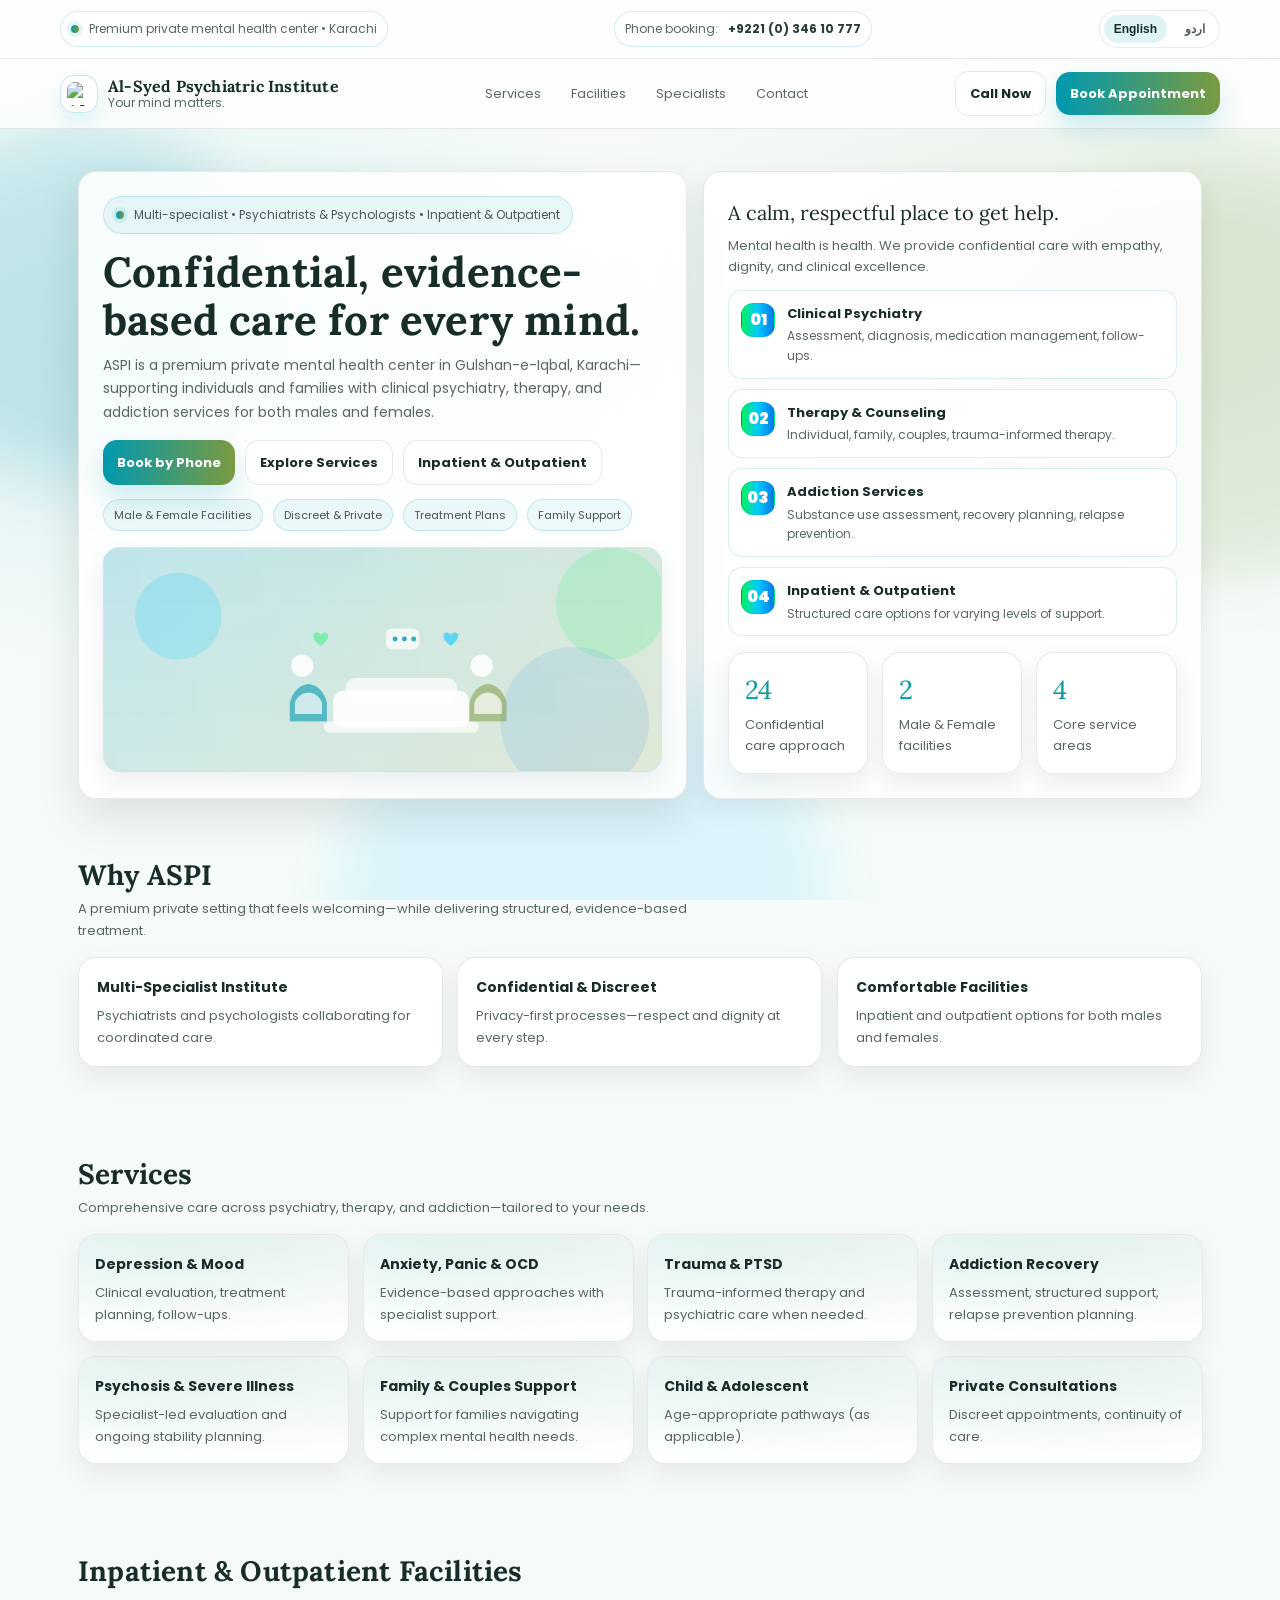
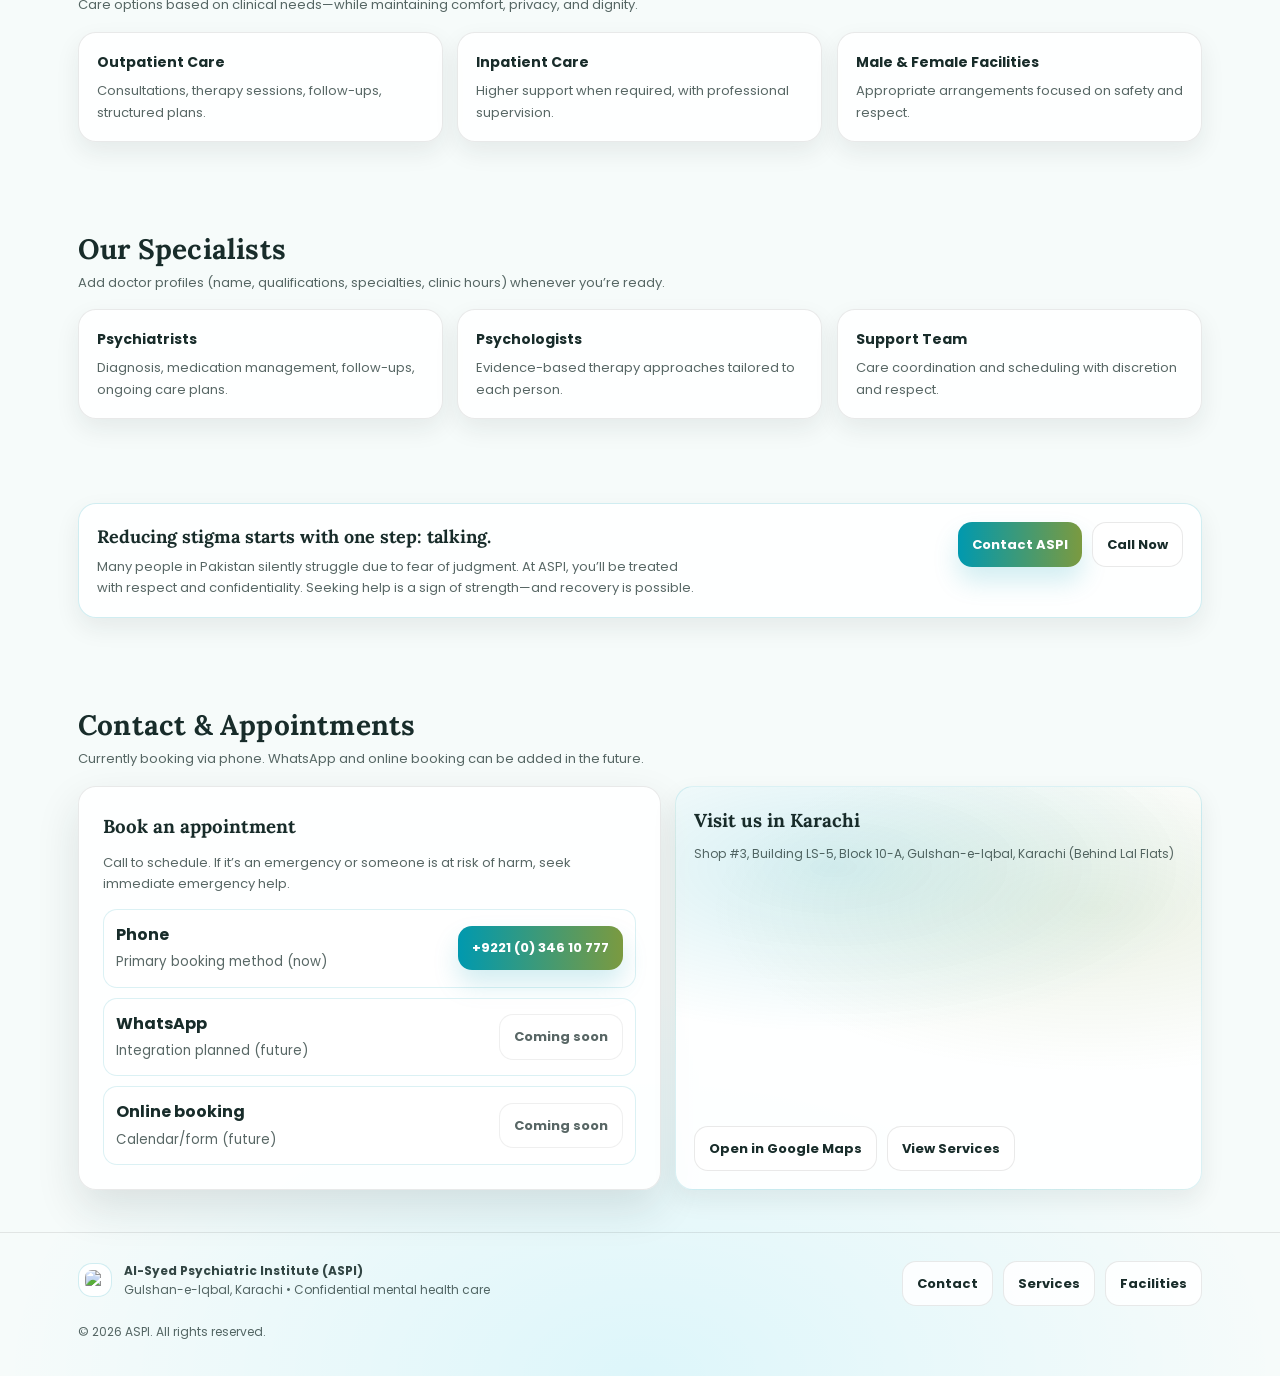
==== commit 52e47b21: "Add files via upload" ====
--- a/index.html
+++ b/index.html
@@ -2,669 +2,898 @@
 <html lang="en">
 <head>
   <meta charset="utf-8" />
-  <meta name="viewport" content="width=device-width, initial-scale=1" />
-
-  <title>AlSyed Psychiatric Institute (ASPI) | Karachi | alsyedpsy.com</title>
-  <meta name="description" content="AlSyed Psychiatric Institute (ASPI) — a premium multi-specialist mental health center in Gulshan-e-Iqbal, Karachi. Psychiatrists & psychologists. Inpatient and outpatient care for males and females. Phone booking available." />
-
-  <!-- Favicon (must be inside /assets) -->
+  <meta name="viewport" content="width=device-width,initial-scale=1" />
+
+  <title>Al-Syed Psychiatric Institute (ASPI) | Karachi | alsyedpsy.com</title>
+  <meta name="description" content="Al-Syed Psychiatric Institute (ASPI) — premium private mental health care in Gulshan-e-Iqbal, Karachi. Psychiatrists & psychologists. Inpatient and outpatient for males and females. Book by phone." />
+
+  <!-- Brand favicon -->
   <link rel="icon" href="./assets/icon_color.png" />
 
-  <!-- Fonts -->
+  <!-- Fonts: modern + reassuring (close to old site vibe) -->
   <link rel="preconnect" href="https://fonts.googleapis.com" />
   <link rel="preconnect" href="https://fonts.gstatic.com" crossorigin />
-  <link href="https://fonts.googleapis.com/css2?family=Comfortaa:wght@300;400;600;700&family=Grand+Hotel&family=Lora:wght@400;600;700&display=swap" rel="stylesheet" />
-
-<style>
-  :root{
-    /* Calm mental-health palette (soft + premium) */
-    --bg: #F6F8F7;            /* airy off-white */
-    --surface: #FFFFFF;       /* card base */
-    --surface-2: #F0F5F4;     /* subtle tinted surface */
-    --border: #E3ECEA;        /* soft border */
-    --text: #12302B;          /* deep teal text */
-    --muted: rgba(18,48,43,.70);
-
-    /* Primary accents (softened from neon) */
-    --primary: #2BA7A0;       /* calm teal */
-    --primary-2: #4B86C2;     /* gentle blue */
-    --sage: #6BBF9E;          /* soft green */
-    --mint: #D9F2EA;          /* pastel mint highlight */
-
-    --shadow: 0 12px 30px rgba(18,48,43,.10);
-    --radius: 18px;
-    --maxw: 1120px;
-  }
-
-  *{ box-sizing:border-box; }
-  html{ scroll-behavior:smooth; }
-
-  body{
-    margin:0;
-    font-family:"Comfortaa", system-ui, -apple-system, Segoe UI, Roboto, Arial, sans-serif;
-    color:var(--text);
-    line-height:1.65;
-
-    /* Soft, clinic-friendly background */
-    background:
-      radial-gradient(900px 420px at 15% 10%, rgba(43,167,160,.14), transparent 60%),
-      radial-gradient(900px 420px at 85% 12%, rgba(75,134,194,.12), transparent 60%),
-      radial-gradient(900px 520px at 50% 95%, rgba(107,191,158,.10), transparent 60%),
-      var(--bg);
-  }
-
-  a{ color:inherit; text-decoration:none; }
-  .container{ max-width:var(--maxw); margin:0 auto; padding:0 18px; }
-
-  /* Top bar (softer) */
-  .topbar{
-    border-bottom: 1px solid var(--border);
-    background: rgba(255,255,255,.70);
-    backdrop-filter: blur(10px);
-  }
-  .topbar-inner{
-    display:flex; gap:12px; align-items:center; justify-content:space-between;
-    padding:10px 0;
-    font-size:12px;
-    color: var(--muted);
-    flex-wrap:wrap;
-  }
-  .pill{
-    display:inline-flex; align-items:center; gap:8px;
-    padding:7px 10px;
-    border:1px solid var(--border);
-    border-radius:999px;
-    background: rgba(255,255,255,.70);
-  }
-  .dot{
-    width:8px; height:8px; border-radius:99px;
-    background: linear-gradient(90deg, var(--primary-2), var(--primary));
-    box-shadow: 0 0 0 4px rgba(43,167,160,.10);
-  }
-
-  /* Header */
-  header{
-    position: sticky; top: 0; z-index: 50;
-    background: rgba(255,255,255,.78);
-    backdrop-filter: blur(12px);
-    border-bottom: 1px solid var(--border);
-  }
-  .nav{
-    display:flex; align-items:center; justify-content:space-between;
-    gap:14px;
-    padding:14px 0;
-  }
-  .brand{ display:flex; align-items:center; gap:12px; min-width:200px; }
-  .brand img{ height:34px; width:auto; display:block; }
-
-  /* If you’re using a WHITE wordmark PNG, it may be hard on a light header.
-     Option A: switch to wordmark_color.png in your HTML.
-     Option B: keep white and apply a subtle drop shadow: */
-  .brand img{
-    filter: drop-shadow(0 2px 10px rgba(18,48,43,.18));
-  }
-
-  .links{
-    display:flex; gap:10px; align-items:center;
-    font-size:13px;
-    color: var(--muted);
-  }
-  .links a{
-    padding:10px 10px;
-    border-radius:12px;
-  }
-  .links a:hover{
-    background: rgba(43,167,160,.08);
-    color: var(--text);
-  }
-
-  .actions{ display:flex; gap:10px; align-items:center; }
-
-  .btn{
-    display:inline-flex; align-items:center; justify-content:center; gap:10px;
-    padding:11px 14px;
-    border-radius:14px;
-    border:1px solid var(--border);
-    background: rgba(255,255,255,.85);
-    color: var(--text);
-    font-weight:700;
-    font-size:13px;
-    transition: transform .15s ease, background .15s ease, border-color .15s ease;
-    white-space:nowrap;
-  }
-  .btn:hover{
-    transform: translateY(-1px);
-    background: rgba(43,167,160,.06);
-    border-color: rgba(43,167,160,.25);
-  }
-  .btn-primary{
-    border: none;
-    background: linear-gradient(90deg, var(--primary-2), var(--primary));
-    color: white;
-    box-shadow: 0 10px 22px rgba(43,167,160,.22);
-  }
-  .btn-primary:hover{
-    background: linear-gradient(90deg, var(--primary-2), #239991);
-  }
-
-  /* Layout */
-  main{ padding:52px 0 16px; }
-  section{ padding:46px 0; }
-
-  .hero{
-    display:grid;
-    grid-template-columns: 1.2fr .8fr;
-    gap:18px;
-    align-items:stretch;
-  }
-
-  .card{
-    border: 1px solid var(--border);
-    border-radius: var(--radius);
-    background: var(--surface);
-    box-shadow: var(--shadow);
-    overflow:hidden;
-    position:relative;
-  }
-  .card.pad{ padding:26px; }
-  .card.soft{
-    background: linear-gradient(180deg, rgba(240,245,244,.95), rgba(255,255,255,.92));
-    box-shadow: 0 10px 24px rgba(18,48,43,.08);
-  }
-
-  .hero-left::before{
-    content:"";
-    position:absolute; inset:0;
-    background:
-      radial-gradient(900px 280px at 10% 0%, rgba(43,167,160,.18), transparent 60%),
-      radial-gradient(900px 280px at 90% 0%, rgba(75,134,194,.14), transparent 60%);
-    opacity: 1;
-    pointer-events:none;
-  }
-  .hero-left .content{ position:relative; padding:28px; }
-
-  .kicker{
-    display:inline-flex; gap:10px; align-items:center;
-    padding:8px 12px;
-    border-radius:999px;
-    background: rgba(43,167,160,.08);
-    border:1px solid rgba(43,167,160,.18);
-    color: rgba(18,48,43,.75);
-    font-size:12px;
-    margin-bottom:16px;
-  }
-
-  h1{
-    margin:0 0 10px;
-    font-family:"Lora", serif;
-    font-size:42px;
-    line-height:1.15;
-    letter-spacing:.2px;
-  }
-  .lead{
-    margin:0 0 18px;
-    color: var(--muted);
-    font-size:14px;
-    max-width: 60ch;
-  }
-  .hero-actions{ display:flex; flex-wrap:wrap; gap:10px; margin-top:10px; }
-  .mini{ display:flex; flex-wrap:wrap; gap:10px; margin-top:16px; color: var(--muted); font-size:12px; }
-
-  .panel-title{
-    font-family:"Grand Hotel", cursive;
-    font-size:34px;
-    margin:0 0 8px;
-    color: var(--text);
-  }
-  .panel-sub{ margin:0 0 14px; color: var(--muted); font-size:13px; }
-
-  .list{ display:grid; gap:10px; margin-top:12px; }
-  .li{
-    display:flex; gap:12px; align-items:flex-start;
-    padding:12px;
-    border-radius:14px;
-    border:1px solid var(--border);
-    background: rgba(255,255,255,.85);
-  }
-  .badge{
-    width:34px; height:34px; border-radius:12px;
-    background: linear-gradient(180deg, rgba(75,134,194,.18), rgba(43,167,160,.16));
-    border:1px solid rgba(43,167,160,.18);
-    display:flex; align-items:center; justify-content:center;
-    font-weight:800;
-    color: rgba(18,48,43,.88);
-    flex:0 0 auto;
-  }
-  .li strong{ display:block; font-size:13px; }
-  .li span{ display:block; font-size:12px; color: var(--muted); margin-top:2px; }
-
-  .section-title{
-    display:flex; align-items:flex-end; justify-content:space-between; gap:16px;
-    margin-bottom:18px;
-  }
-  .section-title h2{
-    margin:0;
-    font-family:"Lora", serif;
-    font-size:28px;
-    letter-spacing:.2px;
-  }
-  .section-title p{
-    margin:0;
-    color: var(--muted);
-    max-width: 560px;
-    font-size:13px;
-  }
-
-  .grid-3{
-    display:grid;
-    grid-template-columns: repeat(3, 1fr);
-    gap:14px;
-  }
-  .feature h3{
-    margin:0 0 6px;
-    font-size:14px;
-    letter-spacing:.2px;
-  }
-  .feature p{
-    margin:0;
-    color: var(--muted);
-    font-size:13px;
-  }
-
-  .services{
-    display:grid;
-    grid-template-columns: repeat(4, 1fr);
-    gap:14px;
-  }
-  .service{
-    padding:16px;
-    border-radius: var(--radius);
-    border:1px solid var(--border);
-    background: rgba(255,255,255,.92);
-    box-shadow: 0 10px 20px rgba(18,48,43,.06);
-  }
-  .service h4{ margin:2px 0 6px; font-size:14px; }
-  .service p{ margin:0; font-size:13px; color: var(--muted); }
-  .tagrow{ display:flex; flex-wrap:wrap; gap:8px; margin-top:12px; }
-  .tag{
-    font-size:11px;
-    color: rgba(18,48,43,.80);
-    padding:6px 10px;
-    border-radius:999px;
-    border:1px solid rgba(43,167,160,.18);
-    background: rgba(43,167,160,.08);
-  }
-
-  .contact{
-    display:grid;
-    grid-template-columns: 1.1fr .9fr;
-    gap:14px;
-    align-items:stretch;
-  }
-  .contact h3{
-    margin:0 0 10px;
-    font-family:"Lora", serif;
-    font-size:20px;
-  }
-  .contact p{ margin:0 0 14px; color: var(--muted); font-size:13px; }
-
-  .kv{ display:grid; gap:10px; margin-top:12px; }
-  .kv .row{
-    display:flex; gap:10px; flex-wrap:wrap;
-    padding:12px;
-    border-radius:14px;
-    border:1px solid var(--border);
-    background: rgba(255,255,255,.92);
-    align-items:center;
-    justify-content:space-between;
-  }
-  .kv .row small{ color: var(--muted); }
-
-  .mapbox{
-    border-radius: var(--radius);
-    border:1px solid var(--border);
-    background:
-      radial-gradient(700px 300px at 30% 20%, rgba(43,167,160,.16), transparent 55%),
-      radial-gradient(700px 300px at 80% 30%, rgba(75,134,194,.12), transparent 55%),
-      rgba(255,255,255,.92);
-    padding:18px;
-    display:flex;
-    flex-direction:column;
-    justify-content:space-between;
-    min-height: 220px;
-    box-shadow: 0 12px 24px rgba(18,48,43,.07);
-  }
-  .mapbox .muted{ color: var(--muted); font-size:12px; }
-
-  footer{
-    padding:26px 0 34px;
-    border-top:1px solid var(--border);
-    color: var(--muted);
-    font-size:12px;
-  }
-  .footer{
-    display:flex; justify-content:space-between; gap:16px; flex-wrap:wrap; align-items:flex-start;
-  }
-  .footer img{ height:28px; width:auto; opacity:.95; }
-
-  /* --- Soft animations (optional, calm) --- */
-  .reveal{
-    opacity:0;
-    transform: translateY(10px);
-    transition: opacity .7s ease, transform .7s ease;
-  }
-  .reveal.show{
-    opacity:1;
-    transform: translateY(0);
-  }
-
-  @media (max-width: 980px){
-    .hero{ grid-template-columns: 1fr; }
-    .services{ grid-template-columns: repeat(2, 1fr); }
-    .grid-3{ grid-template-columns: 1fr; }
-    .contact{ grid-template-columns: 1fr; }
-    .links{ display:none; }
-  }
-  @media (max-width: 520px){
-    h1{ font-size:34px; }
-    .services{ grid-template-columns: 1fr; }
-    .brand img{ height:30px; }
-  }
-</style>
-
+  <link href="https://fonts.googleapis.com/css2?family=Lora:wght@400;600;700&family=Poppins:wght@300;400;600;700&family=Noto+Nastaliq+Urdu:wght@400;600;700&display=swap" rel="stylesheet" />
+
+  <style>
+    :root{
+      /* ===== Brand palette (from your guide) ===== */
+      --mine: #282828;      /* Mine Shaft */
+      --sycamore: #7B9A40;  /* Sycamore */
+      --bondi: #0099AF;     /* Bondi Blue */
+      --white: #FFFFFF;
+
+      --azure: #0575E6;     /* Azure Radiance */
+      --spring: #00F260;    /* Spring Green */
+      --mint: #92FE9D;      /* Mint Green */
+      --turq: #00C9FF;      /* Bright Turquoise */
+
+      /* ===== Softer clinic neutrals (still brand-aligned) ===== */
+      --bg: #F6FBFA;
+      --surface: rgba(255,255,255,.88);
+      --surface2: rgba(255,255,255,.78);
+      --border: rgba(40,40,40,.10);
+      --text: #182C2A;
+      --muted: rgba(24,44,42,.72);
+
+      /* ===== Gradients ===== */
+      --grad-brand: linear-gradient(90deg, var(--bondi), var(--sycamore));
+      --grad-rainbow: linear-gradient(90deg, var(--spring), var(--turq), var(--azure));
+      --grad-soft: linear-gradient(180deg, rgba(0,153,175,.10), rgba(123,154,64,.08));
+
+      --radius: 18px;
+      --shadow: 0 18px 44px rgba(24,44,42,.12);
+      --shadow2: 0 10px 24px rgba(24,44,42,.08);
+      --maxw: 1160px;
+
+      --focus: 0 0 0 4px rgba(0,153,175,.18);
+    }
+
+    *{ box-sizing:border-box; }
+    html{ scroll-behavior:smooth; }
+    body{
+      margin:0;
+      color:var(--text);
+      font-family: "Poppins", system-ui, -apple-system, Segoe UI, Roboto, Arial, sans-serif;
+      line-height:1.65;
+      background:
+        radial-gradient(900px 520px at 14% 12%, rgba(0,153,175,.14), transparent 60%),
+        radial-gradient(900px 520px at 86% 10%, rgba(123,154,64,.14), transparent 60%),
+        radial-gradient(1100px 680px at 50% 100%, rgba(0,201,255,.10), transparent 58%),
+        var(--bg);
+      overflow-x:hidden;
+    }
+    body.ur{
+      font-family: "Noto Nastaliq Urdu", "Poppins", system-ui, -apple-system, Segoe UI, Roboto, Arial, sans-serif;
+    }
+    a{ color:inherit; text-decoration:none; }
+    .container{ max-width:var(--maxw); margin:0 auto; padding:0 18px; }
+
+    /* ===== Soft animated blobs (welcoming, stigma-reducing vibe) ===== */
+    .blobs{
+      position:fixed; inset:0; pointer-events:none; z-index:0; overflow:hidden;
+    }
+    .blob{
+      position:absolute; border-radius:999px;
+      filter: blur(30px);
+      opacity:.42;
+      animation: floaty 14s ease-in-out infinite;
+    }
+    .b1{ width:360px; height:360px; left:-100px; top:120px; background: rgba(0,153,175,.35); }
+    .b2{ width:420px; height:420px; right:-150px; top:160px; background: rgba(123,154,64,.33); animation-duration: 16s; }
+    .b3{ width:500px; height:500px; left:26%; bottom:-260px; background: rgba(0,201,255,.26); animation-duration: 18s; }
+    @keyframes floaty{
+      0%{ transform: translate(0,0) scale(1); }
+      50%{ transform: translate(18px,-18px) scale(1.05); }
+      100%{ transform: translate(0,0) scale(1); }
+    }
+
+    /* ===== Topbar ===== */
+    .topbar{
+      position:relative; z-index:20;
+      background: rgba(255,255,255,.76);
+      border-bottom: 1px solid var(--border);
+      backdrop-filter: blur(10px);
+    }
+    .topbar-inner{
+      display:flex; align-items:center; justify-content:space-between;
+      gap:12px; padding:10px 0;
+      font-size:12px; color:var(--muted);
+      flex-wrap:wrap;
+    }
+    .pill{
+      display:inline-flex; align-items:center; gap:10px;
+      padding:7px 10px;
+      border:1px solid rgba(0,153,175,.18);
+      border-radius:999px;
+      background: rgba(255,255,255,.78);
+    }
+    .dot{
+      width:8px; height:8px; border-radius:999px;
+      background: var(--grad-brand);
+      box-shadow: 0 0 0 4px rgba(0,153,175,.10);
+    }
+    .lang-toggle{
+      display:flex; gap:8px; align-items:center;
+      padding:4px;
+      border-radius:999px;
+      border:1px solid var(--border);
+      background: rgba(255,255,255,.70);
+    }
+    .lang-toggle button{
+      border:0; background:transparent;
+      padding:7px 10px;
+      border-radius:999px;
+      font-weight:700;
+      font-size:12px;
+      color: rgba(24,44,42,.78);
+      cursor:pointer;
+    }
+    .lang-toggle button:focus{ outline:none; box-shadow: var(--focus); }
+    .lang-toggle button.active{
+      background: rgba(0,153,175,.12);
+      color: var(--text);
+    }
+
+    /* ===== Header ===== */
+    header{
+      position:sticky; top:0; z-index:30;
+      background: rgba(255,255,255,.78);
+      backdrop-filter: blur(12px);
+      border-bottom: 1px solid var(--border);
+    }
+    .nav{
+      display:flex; align-items:center; justify-content:space-between;
+      gap:14px; padding:12px 0;
+    }
+    .brand{
+      display:flex; align-items:center; gap:10px;
+      min-width: 220px;
+    }
+    .brand img{
+      width:38px; height:38px; display:block;
+      border-radius:14px;
+      background: rgba(255,255,255,.9);
+      border:1px solid rgba(0,153,175,.22);
+      padding:6px;
+      box-shadow: 0 10px 18px rgba(0,153,175,.10);
+      transition: transform .25s ease;
+    }
+    .brand:hover img{ transform: rotate(-2deg) scale(1.02); }
+    .brand .name{ display:flex; flex-direction:column; line-height:1.1; }
+    .brand .name strong{
+      font-family:"Lora", serif;
+      font-size:16px;
+      letter-spacing:.2px;
+    }
+    .brand .name span{ font-size:12px; color: var(--muted); }
+
+    .links{
+      display:flex; gap:10px; align-items:center;
+      font-size:13px; color: var(--muted);
+    }
+    .links a{
+      padding:10px 10px; border-radius:12px;
+      transition: background .15s ease, color .15s ease, transform .15s ease;
+    }
+    .links a:hover{
+      background: rgba(0,153,175,.08);
+      color: var(--text);
+      transform: translateY(-1px);
+    }
+
+    .actions{ display:flex; gap:10px; align-items:center; }
+    .btn{
+      display:inline-flex; align-items:center; justify-content:center; gap:10px;
+      padding:11px 14px;
+      border-radius:14px;
+      border:1px solid var(--border);
+      background: rgba(255,255,255,.85);
+      color: var(--text);
+      font-weight:700;
+      font-size:13px;
+      transition: transform .15s ease, background .15s ease, border-color .15s ease, box-shadow .15s ease;
+      white-space:nowrap;
+    }
+    .btn:hover{
+      transform: translateY(-1px);
+      background: rgba(0,153,175,.06);
+      border-color: rgba(0,153,175,.26);
+      box-shadow: var(--shadow2);
+    }
+    .btn:focus{ outline:none; box-shadow: var(--focus); }
+    .btn-primary{
+      border:none;
+      background: var(--grad-brand);
+      color:white;
+      box-shadow: 0 14px 26px rgba(0,153,175,.18);
+    }
+    .btn-primary:hover{ filter: brightness(1.02); }
+
+    /* ===== Layout ===== */
+    main{ position:relative; z-index:2; padding:42px 0 10px; }
+    section{ position:relative; z-index:2; padding:42px 0; }
+
+    .hero{
+      display:grid;
+      grid-template-columns: 1.1fr .9fr;
+      gap:16px;
+      align-items:stretch;
+    }
+    .card{
+      border:1px solid var(--border);
+      border-radius: var(--radius);
+      background: var(--surface);
+      box-shadow: var(--shadow);
+      overflow:hidden;
+      position:relative;
+    }
+    .card.pad{ padding:24px; }
+    .soft{
+      background: linear-gradient(180deg, rgba(255,255,255,.92), rgba(255,255,255,.76));
+      box-shadow: var(--shadow2);
+    }
+
+    .kicker{
+      display:inline-flex; gap:10px; align-items:center;
+      padding:8px 12px;
+      border-radius:999px;
+      background: rgba(0,153,175,.08);
+      border:1px solid rgba(0,153,175,.18);
+      color: rgba(24,44,42,.78);
+      font-size:12px;
+      margin-bottom:14px;
+    }
+
+    h1{
+      margin:0 0 10px;
+      font-family:"Lora", serif;
+      font-size:42px;
+      line-height:1.15;
+      letter-spacing:.2px;
+    }
+    .lead{
+      margin:0 0 16px;
+      color: var(--muted);
+      font-size:14px;
+      max-width: 62ch;
+    }
+
+    .hero-actions{ display:flex; flex-wrap:wrap; gap:10px; margin-top:10px; }
+    .mini{ display:flex; flex-wrap:wrap; gap:10px; margin-top:14px; color: var(--muted); font-size:12px; }
+    .tag{
+      font-size:11px;
+      color: rgba(24,44,42,.80);
+      padding:6px 10px;
+      border-radius:999px;
+      border:1px solid rgba(0,153,175,.18);
+      background: rgba(0,153,175,.07);
+    }
+
+    /* Hero illustration (inline SVG) */
+    .hero-ill{
+      width:100%;
+      border-radius: 16px;
+      overflow:hidden;
+      border: 1px solid rgba(0,153,175,.14);
+      background: var(--grad-soft);
+      box-shadow: var(--shadow2);
+      margin-top:14px;
+    }
+    .hero-ill svg{ width:100%; height:auto; display:block; }
+    .float{
+      transform-origin:center;
+      animation: bob 3.8s ease-in-out infinite;
+    }
+    .float2{ animation-duration: 4.6s; }
+    .float3{ animation-duration: 5.4s; }
+    @keyframes bob{
+      0%{ transform: translateY(0); }
+      50%{ transform: translateY(-6px); }
+      100%{ transform: translateY(0); }
+    }
+
+    /* Right panel list */
+    .panel-title{
+      font-family:"Lora", serif;
+      font-size:20px;
+      margin:0 0 6px;
+    }
+    .panel-sub{ margin:0 0 12px; color:var(--muted); font-size:13px; }
+    .list{ display:grid; gap:10px; margin-top:12px; }
+    .li{
+      display:flex; gap:12px; align-items:flex-start;
+      padding:12px;
+      border-radius:14px;
+      border:1px solid rgba(0,153,175,.16);
+      background: rgba(255,255,255,.86);
+      transition: transform .15s ease, box-shadow .15s ease;
+    }
+    .li:hover{ transform: translateY(-2px); box-shadow: var(--shadow2); }
+    .badge{
+      width:34px; height:34px; border-radius:12px;
+      background: var(--grad-rainbow);
+      border:1px solid rgba(0,153,175,.18);
+      display:flex; align-items:center; justify-content:center;
+      font-weight:900;
+      color:white;
+      flex:0 0 auto;
+    }
+    .li strong{ display:block; font-size:13px; }
+    .li span{ display:block; font-size:12px; color: var(--muted); margin-top:2px; }
+
+    /* Section titles + grids */
+    .section-title{
+      display:flex; align-items:flex-end; justify-content:space-between; gap:16px;
+      margin-bottom:16px;
+    }
+    .section-title h2{
+      margin:0;
+      font-family:"Lora", serif;
+      font-size:28px;
+      letter-spacing:.2px;
+    }
+    .section-title p{
+      margin:0;
+      color:var(--muted);
+      max-width: 620px;
+      font-size:13px;
+    }
+
+    .grid-3{ display:grid; grid-template-columns: repeat(3, 1fr); gap:14px; }
+    .feature{
+      padding:18px;
+      border-radius: var(--radius);
+      border:1px solid var(--border);
+      background: rgba(255,255,255,.86);
+      box-shadow: var(--shadow2);
+      transition: transform .15s ease, box-shadow .15s ease;
+    }
+    .feature:hover{ transform: translateY(-2px); box-shadow: var(--shadow); }
+    .feature h3{ margin:0 0 6px; font-size:14px; }
+    .feature p{ margin:0; color:var(--muted); font-size:13px; }
+
+    .services{ display:grid; grid-template-columns: repeat(4, 1fr); gap:14px; }
+    .service{
+      padding:16px;
+      border-radius: var(--radius);
+      border:1px solid var(--border);
+      background: rgba(255,255,255,.88);
+      box-shadow: var(--shadow2);
+      transition: transform .15s ease, box-shadow .15s ease;
+      position:relative;
+      overflow:hidden;
+    }
+    .service::before{
+      content:"";
+      position:absolute; inset:-1px;
+      background: radial-gradient(600px 180px at 20% 0%, rgba(0,153,175,.16), transparent 60%),
+                  radial-gradient(600px 180px at 80% 0%, rgba(123,154,64,.14), transparent 60%);
+      opacity:.55;
+      pointer-events:none;
+    }
+    .service > *{ position:relative; }
+    .service:hover{ transform: translateY(-2px); box-shadow: var(--shadow); }
+    .service h4{ margin:2px 0 6px; font-size:14px; }
+    .service p{ margin:0; font-size:13px; color:var(--muted); }
+
+    /* Stigma-free message banner */
+    .banner{
+      display:flex; gap:14px; align-items:flex-start; justify-content:space-between;
+      padding:18px;
+      border-radius: var(--radius);
+      border:1px solid rgba(0,153,175,.18);
+      background: rgba(255,255,255,.86);
+      box-shadow: var(--shadow2);
+    }
+    .banner strong{
+      display:block;
+      font-family:"Lora", serif;
+      font-size:18px;
+      margin-bottom:4px;
+    }
+    .banner p{ margin:0; color:var(--muted); font-size:13px; max-width: 76ch; }
+    .banner .right{ display:flex; gap:10px; flex-wrap:wrap; }
+
+    /* Contact */
+    .contact{
+      display:grid;
+      grid-template-columns: 1.05fr .95fr;
+      gap:14px;
+      align-items:stretch;
+    }
+    .kv{ display:grid; gap:10px; margin-top:12px; }
+    .kv .row{
+      display:flex; gap:10px; flex-wrap:wrap;
+      padding:12px;
+      border-radius:14px;
+      border:1px solid rgba(0,153,175,.14);
+      background: rgba(255,255,255,.88);
+      align-items:center;
+      justify-content:space-between;
+    }
+    .kv .row small{ color: var(--muted); }
+    .mapbox{
+      border-radius: var(--radius);
+      border:1px solid rgba(0,153,175,.14);
+      background:
+        radial-gradient(700px 300px at 30% 20%, rgba(0,153,175,.16), transparent 55%),
+        radial-gradient(700px 300px at 80% 30%, rgba(123,154,64,.14), transparent 55%),
+        rgba(255,255,255,.88);
+      padding:18px;
+      display:flex;
+      flex-direction:column;
+      justify-content:space-between;
+      min-height: 240px;
+      box-shadow: var(--shadow2);
+    }
+    .mapbox .muted{ color: var(--muted); font-size:12px; }
+
+    /* Counters */
+    .stats{
+      display:grid;
+      grid-template-columns: repeat(3, 1fr);
+      gap:14px;
+      margin-top:16px;
+    }
+    .stat{
+      border-radius: var(--radius);
+      border:1px solid var(--border);
+      background: rgba(255,255,255,.88);
+      box-shadow: var(--shadow2);
+      padding:16px;
+    }
+    .stat .num{
+      font-family:"Lora", serif;
+      font-size:26px;
+      margin:0;
+      background: var(--grad-brand);
+      -webkit-background-clip:text;
+      background-clip:text;
+      color:transparent;
+    }
+    .stat .lbl{ margin:2px 0 0; color: var(--muted); font-size:13px; }
+
+    /* Reveal animations */
+    .reveal{
+      opacity:0;
+      transform: translateY(10px);
+      transition: opacity .7s ease, transform .7s ease;
+      will-change: opacity, transform;
+    }
+    .reveal.show{
+      opacity:1;
+      transform: translateY(0);
+    }
+
+    /* Footer */
+    footer{
+      position:relative; z-index:2;
+      padding:28px 0 34px;
+      border-top:1px solid var(--border);
+      color: var(--muted);
+      font-size:12px;
+    }
+    .footer{
+      display:flex; justify-content:space-between; gap:16px; flex-wrap:wrap; align-items:flex-start;
+    }
+    .footbrand{ display:flex; gap:12px; align-items:center; }
+    .footbrand img{ width:34px; height:34px; border-radius:14px; border:1px solid rgba(0,153,175,.18); padding:6px; background:rgba(255,255,255,.9); }
+
+    /* Responsive */
+    @media (max-width: 980px){
+      .hero{ grid-template-columns: 1fr; }
+      .services{ grid-template-columns: repeat(2, 1fr); }
+      .grid-3{ grid-template-columns: 1fr; }
+      .contact{ grid-template-columns: 1fr; }
+      .stats{ grid-template-columns: 1fr; }
+      .links{ display:none; }
+    }
+    @media (max-width: 520px){
+      h1{ font-size:34px; }
+      .services{ grid-template-columns: 1fr; }
+    }
+
+    /* Urdu direction handling */
+    body.ur [data-rtl="auto"]{ direction: rtl; text-align:right; }
+    body.ur .links{ direction: rtl; }
+  </style>
 </head>
 
 <body>
+  <div class="blobs" aria-hidden="true">
+    <div class="blob b1"></div>
+    <div class="blob b2"></div>
+    <div class="blob b3"></div>
+  </div>
+
   <div class="topbar">
     <div class="container topbar-inner">
-      <div class="pill"><span class="dot"></span> Premium private mental health center • Karachi</div>
-      <div class="pill">Phone booking: <strong style="color:rgba(255,255,255,.9)">+9221 (0) 3461 0777</strong></div>
+      <div class="pill">
+        <span class="dot"></span>
+        <span data-i18n="topbar">Premium private mental health center • Karachi</span>
+      </div>
+
+      <div class="pill">
+        <span data-i18n="phoneLabel">Phone booking:</span>
+        <strong style="color:rgba(24,44,42,.92)">+9221 (0) 346 10 777</strong>
+      </div>
+
+      <div class="lang-toggle" aria-label="Language toggle">
+        <button id="langEN" class="active" type="button">English</button>
+        <button id="langUR" type="button">اردو</button>
+      </div>
     </div>
   </div>
 
   <header>
     <div class="container nav">
       <a class="brand" href="#home" aria-label="ASPI Home">
-        <!-- Put your logo image inside /assets -->
-        <img src="./assets/wordmark_white.png" alt="AlSyed Psychiatric Institute (ASPI)" />
+        <img src="./assets/icon_color.png" alt="ASPI logo" />
+        <div class="name">
+          <strong data-i18n="brandName">Al-Syed Psychiatric Institute</strong>
+          <span data-i18n="brandTag">Your mind matters.</span>
+        </div>
       </a>
 
-      <div class="links" aria-label="Primary navigation">
-        <a href="#services">Services</a>
-        <a href="#facility">Facilities</a>
-        <a href="#team">Specialists</a>
-        <a href="#contact">Contact</a>
-      </div>
+      <nav class="links" aria-label="Primary navigation">
+        <a href="#services" data-i18n="navServices">Services</a>
+        <a href="#facility" data-i18n="navFacilities">Facilities</a>
+        <a href="#team" data-i18n="navSpecialists">Specialists</a>
+        <a href="#contact" data-i18n="navContact">Contact</a>
+      </nav>
 
       <div class="actions">
-        <a class="btn" href="tel:+9221 (0) 3461 0777">Call Now</a>
-        <a class="btn btn-primary" href="#contact">Book Appointment</a>
+        <a class="btn" href="tel:+9221 (0) 346 10 777" data-i18n="callNow">Call Now</a>
+        <a class="btn btn-primary" href="#contact" data-i18n="bookAppt">Book Appointment</a>
       </div>
     </div>
   </header>
 
   <main id="home">
     <div class="container hero">
-      <div class="card hero-left">
-        <div class="content">
-          <div class="kicker">
-            <span class="dot"></span>
-            Multi-specialist • Psychiatrists & Psychologists • Inpatient & Outpatient
-          </div>
-
-          <h1>Confidential, evidence-based care for every mind.</h1>
-          <p class="lead">
-            AlSyed Psychiatric Institute (ASPI) is a premium private mental health center in Gulshan-e-Iqbal, Karachi,
-            offering clinical psychiatry, therapy, and addiction services for both males and females.
-          </p>
-
-          <div class="hero-actions">
-            <a class="btn btn-primary" href="tel:+9221 (0) 3461 0777">Book by Phone</a>
-            <a class="btn" href="#services">Explore Services</a>
-            <a class="btn" href="#facility">Inpatient & Outpatient</a>
-          </div>
-
-          <div class="mini">
-            <span class="pill">Male & Female Facilities</span>
-            <span class="pill">Discreet & Private</span>
-            <span class="pill">Treatment Plans</span>
-            <span class="pill">Family Support</span>
-          </div>
-        </div>
-      </div>
-
-      <div class="card pad soft">
-        <p class="panel-title">Your mind matters!</p>
-        <p class="panel-sub">
-          Specialist-led care across psychiatry, psychology, and addiction—delivered in a calm, private environment.
+      <!-- Left: hero -->
+      <div class="card pad reveal" data-rtl="auto">
+        <div class="kicker">
+          <span class="dot"></span>
+          <span data-i18n="kicker">Multi-specialist • Psychiatrists & Psychologists • Inpatient & Outpatient</span>
+        </div>
+
+        <h1 data-i18n="heroTitle">Confidential, evidence-based care for every mind.</h1>
+        <p class="lead" data-i18n="heroLead">
+          ASPI is a premium private mental health center in Gulshan-e-Iqbal, Karachi—supporting individuals and families
+          with clinical psychiatry, therapy, and addiction services for both males and females.
         </p>
 
-        <div class="list" aria-label="Highlights">
+        <div class="hero-actions">
+          <a class="btn btn-primary" href="tel:+9221 (0) 346 10 777" data-i18n="heroCTA1">Book by Phone</a>
+          <a class="btn" href="#services" data-i18n="heroCTA2">Explore Services</a>
+          <a class="btn" href="#facility" data-i18n="heroCTA3">Inpatient & Outpatient</a>
+        </div>
+
+        <div class="mini">
+          <span class="tag" data-i18n="tag1">Male & Female Facilities</span>
+          <span class="tag" data-i18n="tag2">Discreet & Private</span>
+          <span class="tag" data-i18n="tag3">Treatment Plans</span>
+          <span class="tag" data-i18n="tag4">Family Support</span>
+        </div>
+
+        <!-- Inline illustration (welcoming) -->
+        <div class="hero-ill reveal" style="margin-top:16px;">
+          <svg viewBox="0 0 900 360" xmlns="http://www.w3.org/2000/svg" role="img" aria-label="Welcoming therapy illustration">
+            <defs>
+              <linearGradient id="bgGrad" x1="0" x2="1">
+                <stop offset="0" stop-color="#0099AF" stop-opacity=".16"/>
+                <stop offset="1" stop-color="#7B9A40" stop-opacity=".14"/>
+              </linearGradient>
+            </defs>
+            <rect width="900" height="360" fill="url(#bgGrad)"/>
+            <!-- soft shapes -->
+            <circle class="float" cx="120" cy="110" r="70" fill="#00C9FF" opacity=".18"/>
+            <circle class="float2" cx="820" cy="90" r="90" fill="#00F260" opacity=".14"/>
+            <circle class="float3" cx="760" cy="280" r="120" fill="#0575E6" opacity=".10"/>
+
+            <!-- couch -->
+            <g class="float2">
+              <rect x="370" y="230" width="220" height="60" rx="18" fill="#FFFFFF" opacity=".86"/>
+              <rect x="390" y="210" width="180" height="42" rx="16" fill="#FFFFFF" opacity=".72"/>
+              <rect x="355" y="280" width="250" height="18" rx="9" fill="#FFFFFF" opacity=".68"/>
+            </g>
+
+            <!-- clinician + patient (simple friendly silhouettes) -->
+            <g class="float" opacity=".96">
+              <!-- clinician -->
+              <circle cx="320" cy="190" r="18" fill="#FFFFFF" opacity=".92"/>
+              <path d="M300 250c10-40 50-40 60 0v30h-60z" fill="#0099AF" opacity=".62"/>
+              <path d="M308 250c8-22 36-22 44 0v18h-44z" fill="#FFFFFF" opacity=".72"/>
+              <!-- patient -->
+              <circle cx="610" cy="190" r="18" fill="#FFFFFF" opacity=".92"/>
+              <path d="M590 250c10-40 50-40 60 0v30h-60z" fill="#7B9A40" opacity=".54"/>
+              <path d="M598 250c8-22 36-22 44 0v18h-44z" fill="#FFFFFF" opacity=".72"/>
+            </g>
+
+            <!-- chat bubbles + hearts (destigmatizing) -->
+            <g class="float3">
+              <rect x="455" y="130" width="54" height="34" rx="10" fill="#FFFFFF" opacity=".70"/>
+              <circle cx="470" cy="147" r="4" fill="#0099AF" opacity=".8"/>
+              <circle cx="485" cy="147" r="4" fill="#0099AF" opacity=".8"/>
+              <circle cx="500" cy="147" r="4" fill="#0099AF" opacity=".8"/>
+              <path d="M560 140c8-10 22 2 0 18c-22-16-8-28 0-18z" fill="#00C9FF" opacity=".55"/>
+              <path d="M350 140c8-10 22 2 0 18c-22-16-8-28 0-18z" fill="#00F260" opacity=".40"/>
+            </g>
+          </svg>
+        </div>
+      </div>
+
+      <!-- Right: highlights -->
+      <div class="card pad soft reveal" data-rtl="auto">
+        <div class="panel-title" data-i18n="rightTitle">A calm, respectful place to get help.</div>
+        <div class="panel-sub" data-i18n="rightSub">
+          Mental health is health. We provide confidential care with empathy, dignity, and clinical excellence.
+        </div>
+
+        <div class="list">
           <div class="li">
             <div class="badge">01</div>
             <div>
-              <strong>Clinical Psychiatry</strong>
-              <span>Assessment, diagnosis, medication management, follow-ups.</span>
+              <strong data-i18n="svc1t">Clinical Psychiatry</strong>
+              <span data-i18n="svc1d">Assessment, diagnosis, medication management, follow-ups.</span>
             </div>
           </div>
           <div class="li">
             <div class="badge">02</div>
             <div>
-              <strong>Therapy & Counseling</strong>
-              <span>Individual, family, couples, trauma-informed therapy.</span>
+              <strong data-i18n="svc2t">Therapy & Counseling</strong>
+              <span data-i18n="svc2d">Individual, family, couples, trauma-informed therapy.</span>
             </div>
           </div>
           <div class="li">
             <div class="badge">03</div>
             <div>
-              <strong>Addiction Services</strong>
-              <span>Substance use assessment, relapse prevention, recovery plans.</span>
+              <strong data-i18n="svc3t">Addiction Services</strong>
+              <span data-i18n="svc3d">Substance use assessment, recovery planning, relapse prevention.</span>
             </div>
           </div>
           <div class="li">
             <div class="badge">04</div>
             <div>
-              <strong>Inpatient & Outpatient</strong>
-              <span>Structured care options for varying levels of support.</span>
+              <strong data-i18n="svc4t">Inpatient & Outpatient</strong>
+              <span data-i18n="svc4d">Structured care options for varying levels of support.</span>
             </div>
           </div>
         </div>
+
+        <div class="stats reveal">
+          <div class="stat">
+            <p class="num" data-count="24">0</p>
+            <p class="lbl" data-i18n="stat1">Confidential care approach</p>
+          </div>
+          <div class="stat">
+            <p class="num" data-count="2">0</p>
+            <p class="lbl" data-i18n="stat2">Male & Female facilities</p>
+          </div>
+          <div class="stat">
+            <p class="num" data-count="4">0</p>
+            <p class="lbl" data-i18n="stat3">Core service areas</p>
+          </div>
+        </div>
       </div>
     </div>
   </main>
 
+  <!-- Why ASPI -->
+  <section id="why">
+    <div class="container">
+      <div class="section-title reveal" data-rtl="auto">
+        <div>
+          <h2 data-i18n="whyTitle">Why ASPI</h2>
+          <p data-i18n="whyDesc">
+            A premium private setting that feels welcoming—while delivering structured, evidence-based treatment.
+          </p>
+        </div>
+      </div>
+
+      <div class="grid-3">
+        <div class="feature reveal" data-rtl="auto">
+          <h3 data-i18n="why1t">Multi-Specialist Institute</h3>
+          <p data-i18n="why1d">Psychiatrists and psychologists collaborating for coordinated care.</p>
+        </div>
+        <div class="feature reveal" data-rtl="auto">
+          <h3 data-i18n="why2t">Confidential & Discreet</h3>
+          <p data-i18n="why2d">Privacy-first processes—respect and dignity at every step.</p>
+        </div>
+        <div class="feature reveal" data-rtl="auto">
+          <h3 data-i18n="why3t">Comfortable Facilities</h3>
+          <p data-i18n="why3d">Inpatient and outpatient options for both males and females.</p>
+        </div>
+      </div>
+    </div>
+  </section>
+
+  <!-- Services -->
+  <section id="services">
+    <div class="container">
+      <div class="section-title reveal" data-rtl="auto">
+        <div>
+          <h2 data-i18n="servicesTitle">Services</h2>
+          <p data-i18n="servicesDesc">
+            Comprehensive care across psychiatry, therapy, and addiction—tailored to your needs.
+          </p>
+        </div>
+      </div>
+
+      <div class="services">
+        <div class="service reveal" data-rtl="auto">
+          <h4 data-i18n="sA">Depression & Mood</h4>
+          <p data-i18n="sAd">Clinical evaluation, treatment planning, follow-ups.</p>
+        </div>
+        <div class="service reveal" data-rtl="auto">
+          <h4 data-i18n="sB">Anxiety, Panic & OCD</h4>
+          <p data-i18n="sBd">Evidence-based approaches with specialist support.</p>
+        </div>
+        <div class="service reveal" data-rtl="auto">
+          <h4 data-i18n="sC">Trauma & PTSD</h4>
+          <p data-i18n="sCd">Trauma-informed therapy and psychiatric care when needed.</p>
+        </div>
+        <div class="service reveal" data-rtl="auto">
+          <h4 data-i18n="sD">Addiction Recovery</h4>
+          <p data-i18n="sDd">Assessment, structured support, relapse prevention planning.</p>
+        </div>
+        <div class="service reveal" data-rtl="auto">
+          <h4 data-i18n="sE">Psychosis & Severe Illness</h4>
+          <p data-i18n="sEd">Specialist-led evaluation and ongoing stability planning.</p>
+        </div>
+        <div class="service reveal" data-rtl="auto">
+          <h4 data-i18n="sF">Family & Couples Support</h4>
+          <p data-i18n="sFd">Support for families navigating complex mental health needs.</p>
+        </div>
+        <div class="service reveal" data-rtl="auto">
+          <h4 data-i18n="sG">Child & Adolescent</h4>
+          <p data-i18n="sGd">Age-appropriate pathways (as applicable).</p>
+        </div>
+        <div class="service reveal" data-rtl="auto">
+          <h4 data-i18n="sH">Private Consultations</h4>
+          <p data-i18n="sHd">Discreet appointments, continuity of care.</p>
+        </div>
+      </div>
+    </div>
+  </section>
+
+  <!-- Facilities -->
+  <section id="facility">
+    <div class="container">
+      <div class="section-title reveal" data-rtl="auto">
+        <div>
+          <h2 data-i18n="facTitle">Inpatient & Outpatient Facilities</h2>
+          <p data-i18n="facDesc">
+            Care options based on clinical needs—while maintaining comfort, privacy, and dignity.
+          </p>
+        </div>
+      </div>
+
+      <div class="grid-3">
+        <div class="feature reveal" data-rtl="auto">
+          <h3 data-i18n="fac1t">Outpatient Care</h3>
+          <p data-i18n="fac1d">Consultations, therapy sessions, follow-ups, structured plans.</p>
+        </div>
+        <div class="feature reveal" data-rtl="auto">
+          <h3 data-i18n="fac2t">Inpatient Care</h3>
+          <p data-i18n="fac2d">Higher support when required, with professional supervision.</p>
+        </div>
+        <div class="feature reveal" data-rtl="auto">
+          <h3 data-i18n="fac3t">Male & Female Facilities</h3>
+          <p data-i18n="fac3d">Appropriate arrangements focused on safety and respect.</p>
+        </div>
+      </div>
+    </div>
+  </section>
+
+  <!-- Specialists -->
+  <section id="team">
+    <div class="container">
+      <div class="section-title reveal" data-rtl="auto">
+        <div>
+          <h2 data-i18n="teamTitle">Our Specialists</h2>
+          <p data-i18n="teamDesc">
+            Add doctor profiles (name, qualifications, specialties, clinic hours) whenever you’re ready.
+          </p>
+        </div>
+      </div>
+
+      <div class="grid-3">
+        <div class="feature reveal" data-rtl="auto">
+          <h3 data-i18n="team1t">Psychiatrists</h3>
+          <p data-i18n="team1d">Diagnosis, medication management, follow-ups, ongoing care plans.</p>
+        </div>
+        <div class="feature reveal" data-rtl="auto">
+          <h3 data-i18n="team2t">Psychologists</h3>
+          <p data-i18n="team2d">Evidence-based therapy approaches tailored to each person.</p>
+        </div>
+        <div class="feature reveal" data-rtl="auto">
+          <h3 data-i18n="team3t">Support Team</h3>
+          <p data-i18n="team3d">Care coordination and scheduling with discretion and respect.</p>
+        </div>
+      </div>
+    </div>
+  </section>
+
+  <!-- Stigma-free banner -->
   <section>
     <div class="container">
-      <div class="section-title">
+      <div class="banner reveal" data-rtl="auto">
         <div>
-          <h2>Why ASPI</h2>
-          <p>Premium, discreet, specialist-led care—built around safety, privacy, and outcomes.</p>
-        </div>
-      </div>
-
-      <div class="grid-3">
-        <div class="card pad feature">
-          <h3>Multi-Specialist Institute</h3>
-          <p>Psychiatrists and psychologists working together for comprehensive, coordinated treatment.</p>
-        </div>
-        <div class="card pad feature">
-          <h3>Male & Female Facilities</h3>
-          <p>Comfortable, respectful care environments suitable for both males and females.</p>
-        </div>
-        <div class="card pad feature">
-          <h3>Confidential & Discreet</h3>
-          <p>Consultations and care pathways handled with strict confidentiality.</p>
+          <strong data-i18n="bannerT">Reducing stigma starts with one step: talking.</strong>
+          <p data-i18n="bannerD">
+            Many people in Pakistan silently struggle due to fear of judgment. At ASPI, you’ll be treated with respect and confidentiality.
+            Seeking help is a sign of strength—and recovery is possible.
+          </p>
+        </div>
+        <div class="right">
+          <a class="btn btn-primary" href="#contact" data-i18n="bannerCTA1">Contact ASPI</a>
+          <a class="btn" href="tel:+9221 (0) 346 10 777" data-i18n="bannerCTA2">Call Now</a>
         </div>
       </div>
     </div>
   </section>
 
-  <section id="services">
-    <div class="container">
-      <div class="section-title">
-        <div>
-          <h2>Services</h2>
-          <p>Clinical psychiatry + therapy + addiction, delivered in a premium private setting.</p>
-        </div>
-      </div>
-
-      <div class="services">
-        <div class="service">
-          <h4>Depression & Mood Disorders</h4>
-          <p>Clinical evaluation, medication management, therapy plans, follow-ups.</p>
-          <div class="tagrow"><span class="tag">Psychiatry</span><span class="tag">Therapy</span></div>
-        </div>
-
-        <div class="service">
-          <h4>Anxiety, Panic & OCD</h4>
-          <p>Evidence-based treatment plans to reduce symptoms and restore daily function.</p>
-          <div class="tagrow"><span class="tag">CBT</span><span class="tag">Clinical Care</span></div>
-        </div>
-
-        <div class="service">
-          <h4>Trauma & PTSD</h4>
-          <p>Trauma-informed therapy and psychiatric support when needed.</p>
-          <div class="tagrow"><span class="tag">Trauma-Informed</span><span class="tag">Recovery</span></div>
-        </div>
-
-        <div class="service">
-          <h4>Addiction & Substance Use</h4>
-          <p>Assessment, structured support, relapse prevention, and recovery planning.</p>
-          <div class="tagrow"><span class="tag">Addiction</span><span class="tag">Recovery</span></div>
-        </div>
-
-        <div class="service">
-          <h4>Psychosis & Severe Mental Illness</h4>
-          <p>Specialist-led evaluation, stabilization planning, and ongoing care.</p>
-          <div class="tagrow"><span class="tag">Psychiatry</span><span class="tag">Inpatient</span></div>
-        </div>
-
-        <div class="service">
-          <h4>Family, Couples & Caregiver Support</h4>
-          <p>Therapeutic support for families navigating complex mental health challenges.</p>
-          <div class="tagrow"><span class="tag">Family</span><span class="tag">Counseling</span></div>
-        </div>
-
-        <div class="service">
-          <h4>Child & Adolescent Support</h4>
-          <p>Age-appropriate evaluation and therapy pathways (as applicable).</p>
-          <div class="tagrow"><span class="tag">Psychology</span><span class="tag">Support</span></div>
-        </div>
-
-        <div class="service">
-          <h4>Premium Private Consultations</h4>
-          <p>Discreet appointments, structured plans, continuity of care.</p>
-          <div class="tagrow"><span class="tag">Private</span><span class="tag">Confidential</span></div>
-        </div>
-      </div>
-    </div>
-  </section>
-
-  <section id="facility">
-    <div class="container">
-      <div class="section-title">
-        <div>
-          <h2>Inpatient & Outpatient Facilities</h2>
-          <p>Care options tailored to the level of support required—while maintaining privacy and dignity.</p>
-        </div>
-      </div>
-
-      <div class="grid-3">
-        <div class="card pad feature">
-          <h3>Outpatient Care</h3>
-          <p>Consultations, therapy sessions, follow-ups, and ongoing care plans.</p>
-        </div>
-        <div class="card pad feature">
-          <h3>Inpatient Care</h3>
-          <p>Structured support and supervision for individuals needing higher levels of care.</p>
-        </div>
-        <div class="card pad feature">
-          <h3>Male & Female Facilities</h3>
-          <p>Appropriate arrangements for comfort, safety, and respect.</p>
-        </div>
-      </div>
-    </div>
-  </section>
-
-  <section id="team">
-    <div class="container">
-      <div class="section-title">
-        <div>
-          <h2>Our Specialists</h2>
-          <p>Add doctor profiles (name, qualifications, specialties, clinic hours) when you’re ready.</p>
-        </div>
-      </div>
-
-      <div class="grid-3">
-        <div class="card pad feature">
-          <h3>Psychiatrists</h3>
-          <p>Clinical evaluation, diagnosis, medication management, and continuity of care.</p>
-        </div>
-        <div class="card pad feature">
-          <h3>Psychologists</h3>
-          <p>Therapy and counseling with evidence-based approaches tailored to each patient.</p>
-        </div>
-        <div class="card pad feature">
-          <h3>Support Team</h3>
-          <p>Care coordination, scheduling, and patient support with discretion.</p>
-        </div>
-      </div>
-    </div>
-  </section>
-
+  <!-- Contact -->
   <section id="contact">
     <div class="container">
-      <div class="section-title">
+      <div class="section-title reveal" data-rtl="auto">
         <div>
-          <h2>Contact & Appointments</h2>
-          <p>Currently booking via phone. WhatsApp and online booking can be enabled in the future.</p>
+          <h2 data-i18n="contactTitle">Contact & Appointments</h2>
+          <p data-i18n="contactDesc">
+            Currently booking via phone. WhatsApp and online booking can be added in the future.
+          </p>
         </div>
       </div>
 
       <div class="contact">
-        <div class="card pad">
-          <h3>Book an appointment</h3>
-          <p>Call to schedule an appointment. If you feel unsafe or it’s an emergency, seek immediate emergency help.</p>
+        <div class="card pad reveal" data-rtl="auto">
+          <h3 style="margin:0 0 10px; font-family:'Lora',serif;" data-i18n="bookTitle">Book an appointment</h3>
+          <p style="margin:0 0 14px; color:var(--muted); font-size:13px;" data-i18n="bookNote">
+            Call to schedule. If it’s an emergency or someone is at risk of harm, seek immediate emergency help.
+          </p>
 
           <div class="kv">
             <div class="row">
               <div>
-                <strong>Phone</strong><br />
-                <small>Primary booking method (now)</small>
+                <strong data-i18n="phoneRowT">Phone</strong><br />
+                <small data-i18n="phoneRowD">Primary booking method (now)</small>
               </div>
-              <a class="btn btn-primary" href="tel:+9221 (0) 3461 0777">+9221 (0) 3461 1572</a>
+              <a class="btn btn-primary" href="tel:+9221 (0) 346 10 777">+9221 (0) 346 10 777</a>
             </div>
 
             <div class="row">
               <div>
-                <strong>WhatsApp</strong><br />
-                <small>Integration planned (future)</small>
+                <strong data-i18n="waRowT">WhatsApp</strong><br />
+                <small data-i18n="waRowD">Integration planned (future)</small>
               </div>
-              <span class="btn" aria-disabled="true" style="opacity:.7; cursor:not-allowed;">Coming Soon</span>
+              <span class="btn" aria-disabled="true" style="opacity:.72; cursor:not-allowed;" data-i18n="comingSoon">Coming soon</span>
             </div>
 
             <div class="row">
               <div>
-                <strong>Online Booking</strong><br />
-                <small>Calendar / form (future)</small>
+                <strong data-i18n="onlineRowT">Online booking</strong><br />
+                <small data-i18n="onlineRowD">Calendar/form (future)</small>
               </div>
-              <span class="btn" aria-disabled="true" style="opacity:.7; cursor:not-allowed;">Coming Soon</span>
+              <span class="btn" aria-disabled="true" style="opacity:.72; cursor:not-allowed;" data-i18n="comingSoon">Coming soon</span>
             </div>
           </div>
         </div>
 
-        <div class="mapbox">
+        <div class="mapbox reveal" data-rtl="auto">
           <div>
-            <h3 style="margin:0 0 8px; font-family:'Lora', serif;">Visit us in Karachi</h3>
-            <div class="muted">
+            <h3 style="margin:0 0 8px; font-family:'Lora', serif;" data-i18n="visitTitle">Visit us in Karachi</h3>
+            <div class="muted" data-i18n="address">
               Shop #3, Building LS-5, Block 10-A, Gulshan-e-Iqbal, Karachi (Behind Lal Flats)
             </div>
           </div>
 
           <div style="display:flex; gap:10px; flex-wrap:wrap; margin-top:14px;">
-            <!-- Replace # with your Google Maps link when you have it -->
-            <a class="btn" href="#" target="_blank" rel="noopener">Open in Google Maps</a>
-            <a class="btn" href="#services">View Services</a>
+            <!-- Replace # with your Google Maps link when ready -->
+            <a class="btn" href="#" target="_blank" rel="noopener" data-i18n="mapsBtn">Open in Google Maps</a>
+            <a class="btn" href="#services" data-i18n="viewServicesBtn">View Services</a>
           </div>
         </div>
       </div>
@@ -673,28 +902,315 @@
 
   <footer>
     <div class="container footer">
-      <div style="display:flex; gap:12px; align-items:center;">
-        <img src="./assets/wordmark_white.png" alt="ASPI" />
+      <div class="footbrand">
+        <img src="./assets/icon_color.png" alt="ASPI logo" />
         <div>
-          <div><strong style="color:rgba(255,255,255,.88)">AlSyed Psychiatric Institute (ASPI)</strong></div>
-          <div>Gulshan-e-Iqbal, Karachi • Confidential mental health care</div>
+          <div><strong style="color:rgba(24,44,42,.88)" data-i18n="footName">Al-Syed Psychiatric Institute (ASPI)</strong></div>
+          <div data-i18n="footLine">Gulshan-e-Iqbal, Karachi • Confidential mental health care</div>
         </div>
       </div>
 
       <div style="display:flex; gap:10px; flex-wrap:wrap;">
-        <a class="btn" href="#contact">Contact</a>
-        <a class="btn" href="#services">Services</a>
-        <a class="btn" href="#facility">Facilities</a>
+        <a class="btn" href="#contact" data-i18n="navContact">Contact</a>
+        <a class="btn" href="#services" data-i18n="navServices">Services</a>
+        <a class="btn" href="#facility" data-i18n="navFacilities">Facilities</a>
       </div>
     </div>
 
-    <div class="container" style="margin-top:16px; color:rgba(255,255,255,.55);">
-      © <span id="yr"></span> ASPI. All rights reserved.
+    <div class="container" style="margin-top:16px;">
+      © <span id="yr"></span> <span data-i18n="copyright">ASPI. All rights reserved.</span>
     </div>
-
-    <script>
-      document.getElementById("yr").textContent = new Date().getFullYear();
-    </script>
   </footer>
+
+  <script>
+    // Year
+    document.getElementById("yr").textContent = new Date().getFullYear();
+
+    // ===== Reveal on scroll
+    const revealEls = document.querySelectorAll(".reveal");
+    const io = new IntersectionObserver((entries) => {
+      entries.forEach(e => { if (e.isIntersecting) e.target.classList.add("show"); });
+    }, { threshold: 0.12 });
+    revealEls.forEach(el => io.observe(el));
+
+    // ===== Count-up stats
+    const counters = document.querySelectorAll("[data-count]");
+    const countIO = new IntersectionObserver((entries) => {
+      entries.forEach(entry => {
+        if (!entry.isIntersecting) return;
+        const el = entry.target;
+        const target = parseInt(el.getAttribute("data-count") || "0", 10);
+        let cur = 0;
+        const steps = 36;
+        const inc = Math.max(1, Math.round(target / steps));
+        const t = setInterval(() => {
+          cur += inc;
+          if (cur >= target) { cur = target; clearInterval(t); }
+          el.textContent = cur;
+        }, 28);
+        countIO.unobserve(el);
+      });
+    }, { threshold: 0.6 });
+    counters.forEach(c => countIO.observe(c));
+
+    // ===== Bilingual toggle (front-end)
+    const dict = {
+      en: {
+        topbar: "Premium private mental health center • Karachi",
+        phoneLabel: "Phone booking:",
+        brandName: "Al-Syed Psychiatric Institute",
+        brandTag: "Your mind matters.",
+        navServices: "Services",
+        navFacilities: "Facilities",
+        navSpecialists: "Specialists",
+        navContact: "Contact",
+        callNow: "Call Now",
+        bookAppt: "Book Appointment",
+
+        kicker: "Multi-specialist • Psychiatrists & Psychologists • Inpatient & Outpatient",
+        heroTitle: "Confidential, evidence-based care for every mind.",
+        heroLead: "ASPI is a premium private mental health center in Gulshan-e-Iqbal, Karachi—supporting individuals and families with clinical psychiatry, therapy, and addiction services for both males and females.",
+        heroCTA1: "Book by Phone",
+        heroCTA2: "Explore Services",
+        heroCTA3: "Inpatient & Outpatient",
+        tag1: "Male & Female Facilities",
+        tag2: "Discreet & Private",
+        tag3: "Treatment Plans",
+        tag4: "Family Support",
+
+        rightTitle: "A calm, respectful place to get help.",
+        rightSub: "Mental health is health. We provide confidential care with empathy, dignity, and clinical excellence.",
+        svc1t: "Clinical Psychiatry",
+        svc1d: "Assessment, diagnosis, medication management, follow-ups.",
+        svc2t: "Therapy & Counseling",
+        svc2d: "Individual, family, couples, trauma-informed therapy.",
+        svc3t: "Addiction Services",
+        svc3d: "Substance use assessment, recovery planning, relapse prevention.",
+        svc4t: "Inpatient & Outpatient",
+        svc4d: "Structured care options for varying levels of support.",
+
+        stat1: "Confidential care approach",
+        stat2: "Male & Female facilities",
+        stat3: "Core service areas",
+
+        whyTitle: "Why ASPI",
+        whyDesc: "A premium private setting that feels welcoming—while delivering structured, evidence-based treatment.",
+        why1t: "Multi-Specialist Institute",
+        why1d: "Psychiatrists and psychologists collaborating for coordinated care.",
+        why2t: "Confidential & Discreet",
+        why2d: "Privacy-first processes—respect and dignity at every step.",
+        why3t: "Comfortable Facilities",
+        why3d: "Inpatient and outpatient options for both males and females.",
+
+        servicesTitle: "Services",
+        servicesDesc: "Comprehensive care across psychiatry, therapy, and addiction—tailored to your needs.",
+        sA: "Depression & Mood",
+        sAd: "Clinical evaluation, treatment planning, follow-ups.",
+        sB: "Anxiety, Panic & OCD",
+        sBd: "Evidence-based approaches with specialist support.",
+        sC: "Trauma & PTSD",
+        sCd: "Trauma-informed therapy and psychiatric care when needed.",
+        sD: "Addiction Recovery",
+        sDd: "Assessment, structured support, relapse prevention planning.",
+        sE: "Psychosis & Severe Illness",
+        sEd: "Specialist-led evaluation and ongoing stability planning.",
+        sF: "Family & Couples Support",
+        sFd: "Support for families navigating complex mental health needs.",
+        sG: "Child & Adolescent",
+        sGd: "Age-appropriate pathways (as applicable).",
+        sH: "Private Consultations",
+        sHd: "Discreet appointments, continuity of care.",
+
+        facTitle: "Inpatient & Outpatient Facilities",
+        facDesc: "Care options based on clinical needs—while maintaining comfort, privacy, and dignity.",
+        fac1t: "Outpatient Care",
+        fac1d: "Consultations, therapy sessions, follow-ups, structured plans.",
+        fac2t: "Inpatient Care",
+        fac2d: "Higher support when required, with professional supervision.",
+        fac3t: "Male & Female Facilities",
+        fac3d: "Appropriate arrangements focused on safety and respect.",
+
+        teamTitle: "Our Specialists",
+        teamDesc: "Add doctor profiles (name, qualifications, specialties, clinic hours) whenever you’re ready.",
+        team1t: "Psychiatrists",
+        team1d: "Diagnosis, medication management, follow-ups, ongoing care plans.",
+        team2t: "Psychologists",
+        team2d: "Evidence-based therapy approaches tailored to each person.",
+        team3t: "Support Team",
+        team3d: "Care coordination and scheduling with discretion and respect.",
+
+        bannerT: "Reducing stigma starts with one step: talking.",
+        bannerD: "Many people in Pakistan silently struggle due to fear of judgment. At ASPI, you’ll be treated with respect and confidentiality. Seeking help is a sign of strength—and recovery is possible.",
+        bannerCTA1: "Contact ASPI",
+        bannerCTA2: "Call Now",
+
+        contactTitle: "Contact & Appointments",
+        contactDesc: "Currently booking via phone. WhatsApp and online booking can be added in the future.",
+        bookTitle: "Book an appointment",
+        bookNote: "Call to schedule. If it’s an emergency or someone is at risk of harm, seek immediate emergency help.",
+        phoneRowT: "Phone",
+        phoneRowD: "Primary booking method (now)",
+        waRowT: "WhatsApp",
+        waRowD: "Integration planned (future)",
+        onlineRowT: "Online booking",
+        onlineRowD: "Calendar/form (future)",
+        comingSoon: "Coming soon",
+        visitTitle: "Visit us in Karachi",
+        address: "Shop #3, Building LS-5, Block 10-A, Gulshan-e-Iqbal, Karachi (Behind Lal Flats)",
+        mapsBtn: "Open in Google Maps",
+        viewServicesBtn: "View Services",
+
+        footName: "Al-Syed Psychiatric Institute (ASPI)",
+        footLine: "Gulshan-e-Iqbal, Karachi • Confidential mental health care",
+        copyright: "ASPI. All rights reserved."
+      },
+
+      ur: {
+        topbar: "پریمیم نجی ذہنی صحت مرکز • کراچی",
+        phoneLabel: "فون بکنگ:",
+        brandName: "ال سید نفسیاتی ادارہ",
+        brandTag: "آپ کا ذہن اہم ہے۔",
+        navServices: "سروسز",
+        navFacilities: "سہولیات",
+        navSpecialists: "ماہرین",
+        navContact: "رابطہ",
+        callNow: "ابھی کال کریں",
+        bookAppt: "اپائنٹمنٹ بک کریں",
+
+        kicker: "ملٹی اسپیشلسٹ • ماہرِ نفسیات اور ماہرِ نفسیاتِ علاج • اِن پیشنٹ اور آؤٹ پیشنٹ",
+        heroTitle: "ہر ذہن کے لیے رازدارانہ اور سائنسی بنیادوں پر علاج۔",
+        heroLead: "ASPI گلشنِ اقبال، کراچی میں ایک پریمیم نجی ذہنی صحت مرکز ہے—جہاں مرد و خواتین کے لیے نفسیاتی علاج، تھراپی اور نشہ سے بحالی کی سروسز فراہم کی جاتی ہیں۔",
+        heroCTA1: "فون پر بک کریں",
+        heroCTA2: "سروسز دیکھیں",
+        heroCTA3: "اِن/آؤٹ پیشنٹ",
+        tag1: "مرد و خواتین سہولیات",
+        tag2: "رازدارانہ اور نجی",
+        tag3: "ٹreatment پلانز",
+        tag4: "فیملی سپورٹ",
+
+        rightTitle: "مدد لینے کے لیے پُرسکون اور باوقار جگہ۔",
+        rightSub: "ذہنی صحت بھی صحت ہے۔ ہم احترام، ہمدردی اور راز داری کے ساتھ علاج فراہم کرتے ہیں۔",
+        svc1t: "کلینیکل نفسیات",
+        svc1d: "تشخیص، علاج، ادویات اور فالو اپ۔",
+        svc2t: "تھراپی اور کونسلنگ",
+        svc2d: "انفرادی، فیملی، کپلز اور ٹراما اِنفارمڈ تھراپی۔",
+        svc3t: "نشہ سے بحالی",
+        svc3d: "تشخیص، ریکوری پلان، ریلیپس پریونشن۔",
+        svc4t: "اِن/آؤٹ پیشنٹ",
+        svc4d: "ضرورت کے مطابق مختلف سطح کی نگہداشت۔",
+
+        stat1: "رازدارانہ طریقۂ علاج",
+        stat2: "مرد و خواتین سہولیات",
+        stat3: "بنیادی شعبے",
+
+        whyTitle: "ASPI کیوں",
+        whyDesc: "پریمیم نجی ماحول—خوش آمدید احساس کے ساتھ سائنسی علاج۔",
+        why1t: "ملٹی اسپیشلسٹ ادارہ",
+        why1d: "ماہرین کی مشترکہ نگہداشت اور پلاننگ۔",
+        why2t: "رازدارانہ اور باوقار",
+        why2d: "پرائیویسی فرسٹ—ہر قدم پر احترام۔",
+        why3t: "آرام دہ سہولیات",
+        why3d: "مرد و خواتین کے لیے اِن/آؤٹ پیشنٹ۔",
+
+        servicesTitle: "سروسز",
+        servicesDesc: "نفسیاتی علاج، تھراپی اور نشہ سے بحالی—آپ کی ضرورت کے مطابق۔",
+        sA: "ڈپریشن اور موڈ",
+        sAd: "تشخیص، علاج پلان، فالو اپ۔",
+        sB: "اینگزائٹی، پینک اور OCD",
+        sBd: "سائنسی طریقۂ علاج اور سپورٹ۔",
+        sC: "ٹراما اور PTSD",
+        sCd: "ٹراما اِنفارمڈ تھراپی اور ضروری نفسیاتی علاج۔",
+        sD: "ریکوری اور بحالی",
+        sDd: "تشخیص، سپورٹ، ریلیپس پریونشن۔",
+        sE: "شدید ذہنی بیماری",
+        sEd: "ماہرین کی نگہداشت اور مسلسل پلان۔",
+        sF: "فیملی اور کپلز سپورٹ",
+        sFd: "گھر والوں کے لیے رہنمائی اور سپورٹ۔",
+        sG: "بچوں/نوجوانوں کی سپورٹ",
+        sGd: "عمر کے مطابق ٹریٹمنٹ (حسب ضرورت)۔",
+        sH: "نجی کنسلٹیشن",
+        sHd: "رازدارانہ ملاقاتیں اور مسلسل نگہداشت۔",
+
+        facTitle: "اِن/آؤٹ پیشنٹ سہولیات",
+        facDesc: "کلینیکل ضرورت کے مطابق—پرائیویسی اور احترام کے ساتھ۔",
+        fac1t: "آؤٹ پیشنٹ",
+        fac1d: "کنسلٹیشن، تھراپی، فالو اپ، پلانز۔",
+        fac2t: "اِن پیشنٹ",
+        fac2d: "زیادہ سپورٹ کی ضرورت پر منظم نگہداشت۔",
+        fac3t: "مرد و خواتین سہولیات",
+        fac3d: "حفاظت اور احترام کے مطابق انتظامات۔",
+
+        teamTitle: "ہمارے ماہرین",
+        teamDesc: "جب چاہیں ڈاکٹر پروفائلز شامل کر لیں (نام، قابلیت، اوقات)۔",
+        team1t: "ماہرِ نفسیات",
+        team1d: "تشخیص، ادویات اور فالو اپ۔",
+        team2t: "ماہرِ نفسیاتِ علاج",
+        team2d: "سائنسی تھراپی اپروچز۔",
+        team3t: "سپورٹ ٹیم",
+        team3d: "شیڈولنگ اور کوآرڈینیشن—راز داری کے ساتھ۔",
+
+        bannerT: "اسٹیگما کم کرنے کا پہلا قدم: بات کرنا۔",
+        bannerD: "پاکستان میں بہت سے لوگ خوفِ شرمندگی کی وجہ سے خاموش رہتے ہیں۔ ASPI میں آپ کو احترام اور مکمل راز داری کے ساتھ دیکھا جاتا ہے۔ مدد لینا کمزوری نہیں—طاقت ہے۔",
+        bannerCTA1: "ASPI سے رابطہ",
+        bannerCTA2: "ابھی کال کریں",
+
+        contactTitle: "رابطہ اور اپائنٹمنٹ",
+        contactDesc: "فی الحال فون پر بکنگ۔ مستقبل میں واٹس ایپ اور آن لائن بکنگ۔",
+        bookTitle: "اپائنٹمنٹ بک کریں",
+        bookNote: "اپائنٹمنٹ کے لیے کال کریں۔ ایمرجنسی کی صورت میں فوری طبی مدد حاصل کریں۔",
+        phoneRowT: "فون",
+        phoneRowD: "اس وقت بنیادی طریقہ",
+        waRowT: "واٹس ایپ",
+        waRowD: "مستقبل میں شامل کیا جائے گا",
+        onlineRowT: "آن لائن بکنگ",
+        onlineRowD: "کیلنڈر/فارم (مستقبل)",
+        comingSoon: "جلد آ رہا ہے",
+        visitTitle: "کراچی میں تشریف لائیں",
+        address: "شاپ نمبر 3، بلڈنگ LS-5، بلاک 10-A، گلشنِ اقبال، کراچی (لال فلیٹس کے پیچھے)",
+        mapsBtn: "گوگل میپس میں کھولیں",
+        viewServicesBtn: "سروسز دیکھیں",
+
+        footName: "ال سید نفسیاتی ادارہ (ASPI)",
+        footLine: "گلشنِ اقبال، کراچی • رازدارانہ ذہنی صحت نگہداشت",
+        copyright: "ASPI۔ جملہ حقوق محفوظ ہیں۔"
+      }
+    };
+
+    function applyLang(lang){
+      document.documentElement.lang = (lang === "ur") ? "ur" : "en";
+      document.body.classList.toggle("ur", lang === "ur");
+
+      // activate toggle buttons
+      document.getElementById("langEN").classList.toggle("active", lang === "en");
+      document.getElementById("langUR").classList.toggle("active", lang === "ur");
+
+      // apply translations
+      document.querySelectorAll("[data-i18n]").forEach(el => {
+        const key = el.getAttribute("data-i18n");
+        const val = dict[lang][key];
+        if (val) el.textContent = val;
+      });
+
+      // RTL for Urdu blocks
+      if(lang === "ur"){
+        document.querySelectorAll("[data-rtl='auto']").forEach(el => {
+          el.style.direction = "rtl";
+          el.style.textAlign = "right";
+        });
+      } else {
+        document.querySelectorAll("[data-rtl='auto']").forEach(el => {
+          el.style.direction = "";
+          el.style.textAlign = "";
+        });
+      }
+    }
+
+    // language events
+    document.getElementById("langEN").addEventListener("click", () => applyLang("en"));
+    document.getElementById("langUR").addEventListener("click", () => applyLang("ur"));
+
+    // default language
+    applyLang("en");
+  </script>
 </body>
 </html>
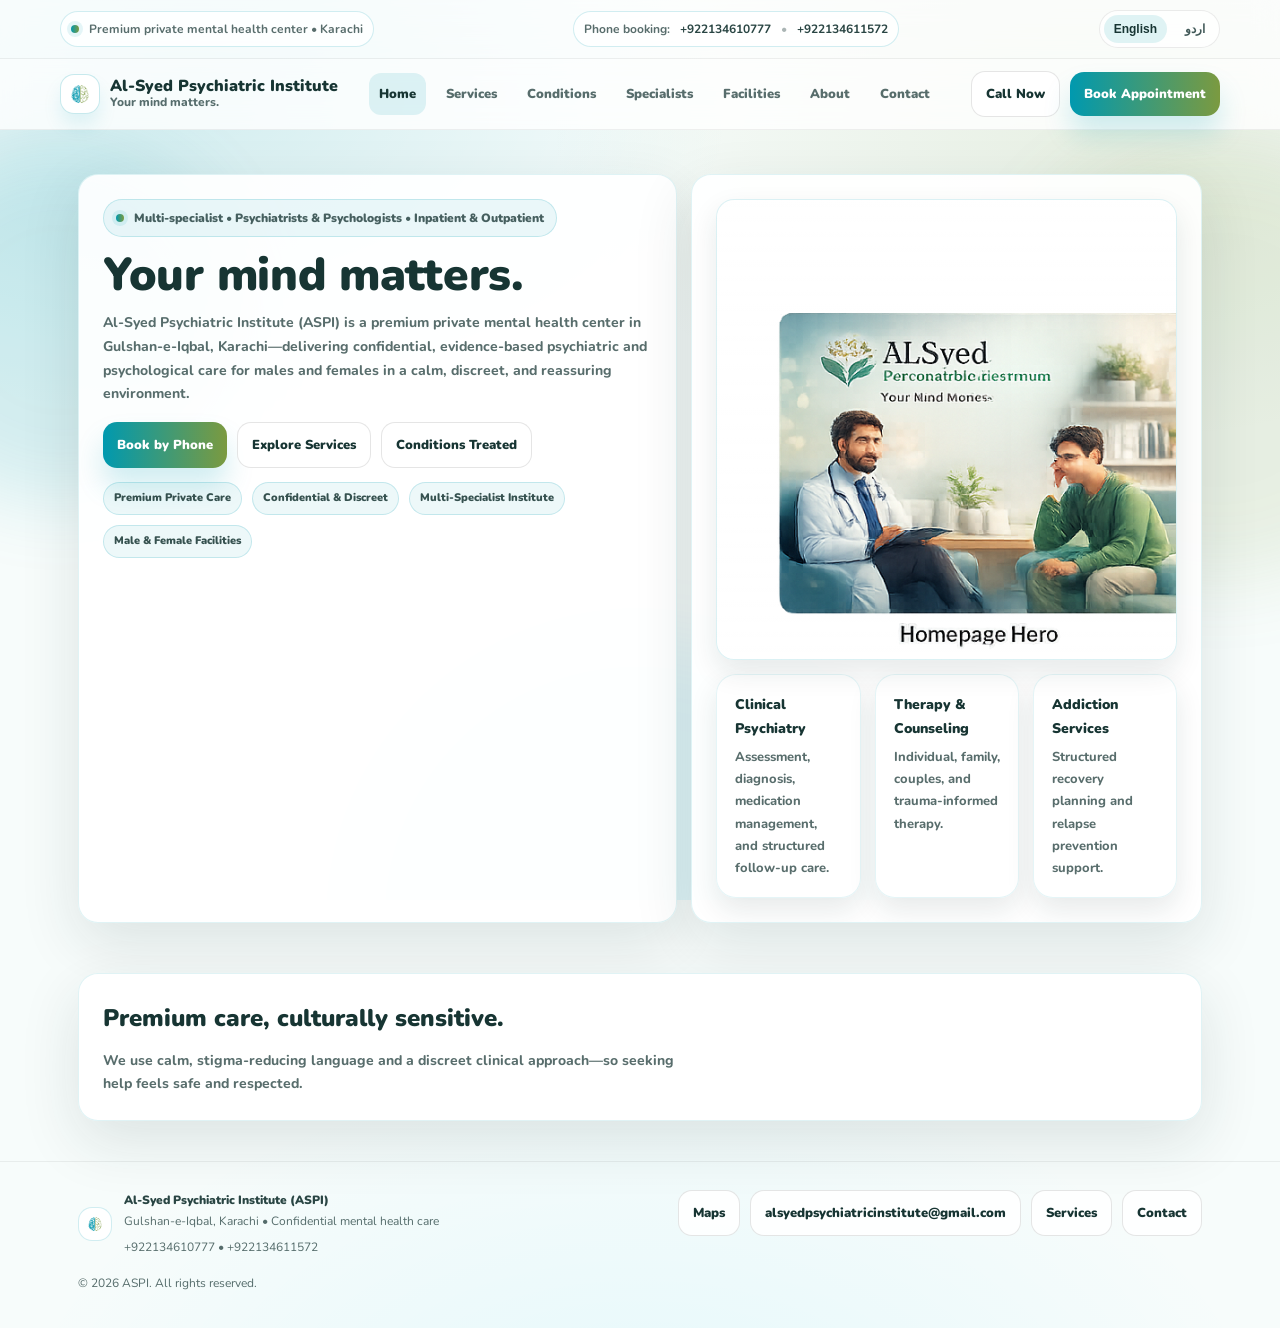
==== commit 0974746b: "Add files via upload" ====
--- a/index.html
+++ b/index.html
@@ -1,1216 +1,94 @@
-<!DOCTYPE html>
-<html lang="en">
-<head>
-  <meta charset="utf-8" />
-  <meta name="viewport" content="width=device-width,initial-scale=1" />
-
-  <title>Al-Syed Psychiatric Institute (ASPI) | Karachi | alsyedpsy.com</title>
-  <meta name="description" content="Al-Syed Psychiatric Institute (ASPI) — premium private mental health care in Gulshan-e-Iqbal, Karachi. Psychiatrists & psychologists. Inpatient and outpatient for males and females. Book by phone." />
-
-  <!-- Brand favicon -->
-  <link rel="icon" href="./assets/icon_color.png" />
-
-  <!-- Fonts: modern + reassuring (close to old site vibe) -->
-  <link rel="preconnect" href="https://fonts.googleapis.com" />
-  <link rel="preconnect" href="https://fonts.gstatic.com" crossorigin />
-  <link href="https://fonts.googleapis.com/css2?family=Lora:wght@400;600;700&family=Poppins:wght@300;400;600;700&family=Noto+Nastaliq+Urdu:wght@400;600;700&display=swap" rel="stylesheet" />
-
-  <style>
-    :root{
-      /* ===== Brand palette (from your guide) ===== */
-      --mine: #282828;      /* Mine Shaft */
-      --sycamore: #7B9A40;  /* Sycamore */
-      --bondi: #0099AF;     /* Bondi Blue */
-      --white: #FFFFFF;
-
-      --azure: #0575E6;     /* Azure Radiance */
-      --spring: #00F260;    /* Spring Green */
-      --mint: #92FE9D;      /* Mint Green */
-      --turq: #00C9FF;      /* Bright Turquoise */
-
-      /* ===== Softer clinic neutrals (still brand-aligned) ===== */
-      --bg: #F6FBFA;
-      --surface: rgba(255,255,255,.88);
-      --surface2: rgba(255,255,255,.78);
-      --border: rgba(40,40,40,.10);
-      --text: #182C2A;
-      --muted: rgba(24,44,42,.72);
-
-      /* ===== Gradients ===== */
-      --grad-brand: linear-gradient(90deg, var(--bondi), var(--sycamore));
-      --grad-rainbow: linear-gradient(90deg, var(--spring), var(--turq), var(--azure));
-      --grad-soft: linear-gradient(180deg, rgba(0,153,175,.10), rgba(123,154,64,.08));
-
-      --radius: 18px;
-      --shadow: 0 18px 44px rgba(24,44,42,.12);
-      --shadow2: 0 10px 24px rgba(24,44,42,.08);
-      --maxw: 1160px;
-
-      --focus: 0 0 0 4px rgba(0,153,175,.18);
-    }
-
-    *{ box-sizing:border-box; }
-    html{ scroll-behavior:smooth; }
-    body{
-      margin:0;
-      color:var(--text);
-      font-family: "Poppins", system-ui, -apple-system, Segoe UI, Roboto, Arial, sans-serif;
-      line-height:1.65;
-      background:
-        radial-gradient(900px 520px at 14% 12%, rgba(0,153,175,.14), transparent 60%),
-        radial-gradient(900px 520px at 86% 10%, rgba(123,154,64,.14), transparent 60%),
-        radial-gradient(1100px 680px at 50% 100%, rgba(0,201,255,.10), transparent 58%),
-        var(--bg);
-      overflow-x:hidden;
-    }
-    body.ur{
-      font-family: "Noto Nastaliq Urdu", "Poppins", system-ui, -apple-system, Segoe UI, Roboto, Arial, sans-serif;
-    }
-    a{ color:inherit; text-decoration:none; }
-    .container{ max-width:var(--maxw); margin:0 auto; padding:0 18px; }
-
-    /* ===== Soft animated blobs (welcoming, stigma-reducing vibe) ===== */
-    .blobs{
-      position:fixed; inset:0; pointer-events:none; z-index:0; overflow:hidden;
-    }
-    .blob{
-      position:absolute; border-radius:999px;
-      filter: blur(30px);
-      opacity:.42;
-      animation: floaty 14s ease-in-out infinite;
-    }
-    .b1{ width:360px; height:360px; left:-100px; top:120px; background: rgba(0,153,175,.35); }
-    .b2{ width:420px; height:420px; right:-150px; top:160px; background: rgba(123,154,64,.33); animation-duration: 16s; }
-    .b3{ width:500px; height:500px; left:26%; bottom:-260px; background: rgba(0,201,255,.26); animation-duration: 18s; }
-    @keyframes floaty{
-      0%{ transform: translate(0,0) scale(1); }
-      50%{ transform: translate(18px,-18px) scale(1.05); }
-      100%{ transform: translate(0,0) scale(1); }
-    }
-
-    /* ===== Topbar ===== */
-    .topbar{
-      position:relative; z-index:20;
-      background: rgba(255,255,255,.76);
-      border-bottom: 1px solid var(--border);
-      backdrop-filter: blur(10px);
-    }
-    .topbar-inner{
-      display:flex; align-items:center; justify-content:space-between;
-      gap:12px; padding:10px 0;
-      font-size:12px; color:var(--muted);
-      flex-wrap:wrap;
-    }
-    .pill{
-      display:inline-flex; align-items:center; gap:10px;
-      padding:7px 10px;
-      border:1px solid rgba(0,153,175,.18);
-      border-radius:999px;
-      background: rgba(255,255,255,.78);
-    }
-    .dot{
-      width:8px; height:8px; border-radius:999px;
-      background: var(--grad-brand);
-      box-shadow: 0 0 0 4px rgba(0,153,175,.10);
-    }
-    .lang-toggle{
-      display:flex; gap:8px; align-items:center;
-      padding:4px;
-      border-radius:999px;
-      border:1px solid var(--border);
-      background: rgba(255,255,255,.70);
-    }
-    .lang-toggle button{
-      border:0; background:transparent;
-      padding:7px 10px;
-      border-radius:999px;
-      font-weight:700;
-      font-size:12px;
-      color: rgba(24,44,42,.78);
-      cursor:pointer;
-    }
-    .lang-toggle button:focus{ outline:none; box-shadow: var(--focus); }
-    .lang-toggle button.active{
-      background: rgba(0,153,175,.12);
-      color: var(--text);
-    }
-
-    /* ===== Header ===== */
-    header{
-      position:sticky; top:0; z-index:30;
-      background: rgba(255,255,255,.78);
-      backdrop-filter: blur(12px);
-      border-bottom: 1px solid var(--border);
-    }
-    .nav{
-      display:flex; align-items:center; justify-content:space-between;
-      gap:14px; padding:12px 0;
-    }
-    .brand{
-      display:flex; align-items:center; gap:10px;
-      min-width: 220px;
-    }
-    .brand img{
-      width:38px; height:38px; display:block;
-      border-radius:14px;
-      background: rgba(255,255,255,.9);
-      border:1px solid rgba(0,153,175,.22);
-      padding:6px;
-      box-shadow: 0 10px 18px rgba(0,153,175,.10);
-      transition: transform .25s ease;
-    }
-    .brand:hover img{ transform: rotate(-2deg) scale(1.02); }
-    .brand .name{ display:flex; flex-direction:column; line-height:1.1; }
-    .brand .name strong{
-      font-family:"Lora", serif;
-      font-size:16px;
-      letter-spacing:.2px;
-    }
-    .brand .name span{ font-size:12px; color: var(--muted); }
-
-    .links{
-      display:flex; gap:10px; align-items:center;
-      font-size:13px; color: var(--muted);
-    }
-    .links a{
-      padding:10px 10px; border-radius:12px;
-      transition: background .15s ease, color .15s ease, transform .15s ease;
-    }
-    .links a:hover{
-      background: rgba(0,153,175,.08);
-      color: var(--text);
-      transform: translateY(-1px);
-    }
-
-    .actions{ display:flex; gap:10px; align-items:center; }
-    .btn{
-      display:inline-flex; align-items:center; justify-content:center; gap:10px;
-      padding:11px 14px;
-      border-radius:14px;
-      border:1px solid var(--border);
-      background: rgba(255,255,255,.85);
-      color: var(--text);
-      font-weight:700;
-      font-size:13px;
-      transition: transform .15s ease, background .15s ease, border-color .15s ease, box-shadow .15s ease;
-      white-space:nowrap;
-    }
-    .btn:hover{
-      transform: translateY(-1px);
-      background: rgba(0,153,175,.06);
-      border-color: rgba(0,153,175,.26);
-      box-shadow: var(--shadow2);
-    }
-    .btn:focus{ outline:none; box-shadow: var(--focus); }
-    .btn-primary{
-      border:none;
-      background: var(--grad-brand);
-      color:white;
-      box-shadow: 0 14px 26px rgba(0,153,175,.18);
-    }
-    .btn-primary:hover{ filter: brightness(1.02); }
-
-    /* ===== Layout ===== */
-    main{ position:relative; z-index:2; padding:42px 0 10px; }
-    section{ position:relative; z-index:2; padding:42px 0; }
-
-    .hero{
-      display:grid;
-      grid-template-columns: 1.1fr .9fr;
-      gap:16px;
-      align-items:stretch;
-    }
-    .card{
-      border:1px solid var(--border);
-      border-radius: var(--radius);
-      background: var(--surface);
-      box-shadow: var(--shadow);
-      overflow:hidden;
-      position:relative;
-    }
-    .card.pad{ padding:24px; }
-    .soft{
-      background: linear-gradient(180deg, rgba(255,255,255,.92), rgba(255,255,255,.76));
-      box-shadow: var(--shadow2);
-    }
-
-    .kicker{
-      display:inline-flex; gap:10px; align-items:center;
-      padding:8px 12px;
-      border-radius:999px;
-      background: rgba(0,153,175,.08);
-      border:1px solid rgba(0,153,175,.18);
-      color: rgba(24,44,42,.78);
-      font-size:12px;
-      margin-bottom:14px;
-    }
-
-    h1{
-      margin:0 0 10px;
-      font-family:"Lora", serif;
-      font-size:42px;
-      line-height:1.15;
-      letter-spacing:.2px;
-    }
-    .lead{
-      margin:0 0 16px;
-      color: var(--muted);
-      font-size:14px;
-      max-width: 62ch;
-    }
-
-    .hero-actions{ display:flex; flex-wrap:wrap; gap:10px; margin-top:10px; }
-    .mini{ display:flex; flex-wrap:wrap; gap:10px; margin-top:14px; color: var(--muted); font-size:12px; }
-    .tag{
-      font-size:11px;
-      color: rgba(24,44,42,.80);
-      padding:6px 10px;
-      border-radius:999px;
-      border:1px solid rgba(0,153,175,.18);
-      background: rgba(0,153,175,.07);
-    }
-
-    /* Hero illustration (inline SVG) */
-    .hero-ill{
-      width:100%;
-      border-radius: 16px;
-      overflow:hidden;
-      border: 1px solid rgba(0,153,175,.14);
-      background: var(--grad-soft);
-      box-shadow: var(--shadow2);
-      margin-top:14px;
-    }
-    .hero-ill svg{ width:100%; height:auto; display:block; }
-    .float{
-      transform-origin:center;
-      animation: bob 3.8s ease-in-out infinite;
-    }
-    .float2{ animation-duration: 4.6s; }
-    .float3{ animation-duration: 5.4s; }
-    @keyframes bob{
-      0%{ transform: translateY(0); }
-      50%{ transform: translateY(-6px); }
-      100%{ transform: translateY(0); }
-    }
-
-    /* Right panel list */
-    .panel-title{
-      font-family:"Lora", serif;
-      font-size:20px;
-      margin:0 0 6px;
-    }
-    .panel-sub{ margin:0 0 12px; color:var(--muted); font-size:13px; }
-    .list{ display:grid; gap:10px; margin-top:12px; }
-    .li{
-      display:flex; gap:12px; align-items:flex-start;
-      padding:12px;
-      border-radius:14px;
-      border:1px solid rgba(0,153,175,.16);
-      background: rgba(255,255,255,.86);
-      transition: transform .15s ease, box-shadow .15s ease;
-    }
-    .li:hover{ transform: translateY(-2px); box-shadow: var(--shadow2); }
-    .badge{
-      width:34px; height:34px; border-radius:12px;
-      background: var(--grad-rainbow);
-      border:1px solid rgba(0,153,175,.18);
-      display:flex; align-items:center; justify-content:center;
-      font-weight:900;
-      color:white;
-      flex:0 0 auto;
-    }
-    .li strong{ display:block; font-size:13px; }
-    .li span{ display:block; font-size:12px; color: var(--muted); margin-top:2px; }
-
-    /* Section titles + grids */
-    .section-title{
-      display:flex; align-items:flex-end; justify-content:space-between; gap:16px;
-      margin-bottom:16px;
-    }
-    .section-title h2{
-      margin:0;
-      font-family:"Lora", serif;
-      font-size:28px;
-      letter-spacing:.2px;
-    }
-    .section-title p{
-      margin:0;
-      color:var(--muted);
-      max-width: 620px;
-      font-size:13px;
-    }
-
-    .grid-3{ display:grid; grid-template-columns: repeat(3, 1fr); gap:14px; }
-    .feature{
-      padding:18px;
-      border-radius: var(--radius);
-      border:1px solid var(--border);
-      background: rgba(255,255,255,.86);
-      box-shadow: var(--shadow2);
-      transition: transform .15s ease, box-shadow .15s ease;
-    }
-    .feature:hover{ transform: translateY(-2px); box-shadow: var(--shadow); }
-    .feature h3{ margin:0 0 6px; font-size:14px; }
-    .feature p{ margin:0; color:var(--muted); font-size:13px; }
-
-    .services{ display:grid; grid-template-columns: repeat(4, 1fr); gap:14px; }
-    .service{
-      padding:16px;
-      border-radius: var(--radius);
-      border:1px solid var(--border);
-      background: rgba(255,255,255,.88);
-      box-shadow: var(--shadow2);
-      transition: transform .15s ease, box-shadow .15s ease;
-      position:relative;
-      overflow:hidden;
-    }
-    .service::before{
-      content:"";
-      position:absolute; inset:-1px;
-      background: radial-gradient(600px 180px at 20% 0%, rgba(0,153,175,.16), transparent 60%),
-                  radial-gradient(600px 180px at 80% 0%, rgba(123,154,64,.14), transparent 60%);
-      opacity:.55;
-      pointer-events:none;
-    }
-    .service > *{ position:relative; }
-    .service:hover{ transform: translateY(-2px); box-shadow: var(--shadow); }
-    .service h4{ margin:2px 0 6px; font-size:14px; }
-    .service p{ margin:0; font-size:13px; color:var(--muted); }
-
-    /* Stigma-free message banner */
-    .banner{
-      display:flex; gap:14px; align-items:flex-start; justify-content:space-between;
-      padding:18px;
-      border-radius: var(--radius);
-      border:1px solid rgba(0,153,175,.18);
-      background: rgba(255,255,255,.86);
-      box-shadow: var(--shadow2);
-    }
-    .banner strong{
-      display:block;
-      font-family:"Lora", serif;
-      font-size:18px;
-      margin-bottom:4px;
-    }
-    .banner p{ margin:0; color:var(--muted); font-size:13px; max-width: 76ch; }
-    .banner .right{ display:flex; gap:10px; flex-wrap:wrap; }
-
-    /* Contact */
-    .contact{
-      display:grid;
-      grid-template-columns: 1.05fr .95fr;
-      gap:14px;
-      align-items:stretch;
-    }
-    .kv{ display:grid; gap:10px; margin-top:12px; }
-    .kv .row{
-      display:flex; gap:10px; flex-wrap:wrap;
-      padding:12px;
-      border-radius:14px;
-      border:1px solid rgba(0,153,175,.14);
-      background: rgba(255,255,255,.88);
-      align-items:center;
-      justify-content:space-between;
-    }
-    .kv .row small{ color: var(--muted); }
-    .mapbox{
-      border-radius: var(--radius);
-      border:1px solid rgba(0,153,175,.14);
-      background:
-        radial-gradient(700px 300px at 30% 20%, rgba(0,153,175,.16), transparent 55%),
-        radial-gradient(700px 300px at 80% 30%, rgba(123,154,64,.14), transparent 55%),
-        rgba(255,255,255,.88);
-      padding:18px;
-      display:flex;
-      flex-direction:column;
-      justify-content:space-between;
-      min-height: 240px;
-      box-shadow: var(--shadow2);
-    }
-    .mapbox .muted{ color: var(--muted); font-size:12px; }
-
-    /* Counters */
-    .stats{
-      display:grid;
-      grid-template-columns: repeat(3, 1fr);
-      gap:14px;
-      margin-top:16px;
-    }
-    .stat{
-      border-radius: var(--radius);
-      border:1px solid var(--border);
-      background: rgba(255,255,255,.88);
-      box-shadow: var(--shadow2);
-      padding:16px;
-    }
-    .stat .num{
-      font-family:"Lora", serif;
-      font-size:26px;
-      margin:0;
-      background: var(--grad-brand);
-      -webkit-background-clip:text;
-      background-clip:text;
-      color:transparent;
-    }
-    .stat .lbl{ margin:2px 0 0; color: var(--muted); font-size:13px; }
-
-    /* Reveal animations */
-    .reveal{
-      opacity:0;
-      transform: translateY(10px);
-      transition: opacity .7s ease, transform .7s ease;
-      will-change: opacity, transform;
-    }
-    .reveal.show{
-      opacity:1;
-      transform: translateY(0);
-    }
-
-    /* Footer */
-    footer{
-      position:relative; z-index:2;
-      padding:28px 0 34px;
-      border-top:1px solid var(--border);
-      color: var(--muted);
-      font-size:12px;
-    }
-    .footer{
-      display:flex; justify-content:space-between; gap:16px; flex-wrap:wrap; align-items:flex-start;
-    }
-    .footbrand{ display:flex; gap:12px; align-items:center; }
-    .footbrand img{ width:34px; height:34px; border-radius:14px; border:1px solid rgba(0,153,175,.18); padding:6px; background:rgba(255,255,255,.9); }
-
-    /* Responsive */
-    @media (max-width: 980px){
-      .hero{ grid-template-columns: 1fr; }
-      .services{ grid-template-columns: repeat(2, 1fr); }
-      .grid-3{ grid-template-columns: 1fr; }
-      .contact{ grid-template-columns: 1fr; }
-      .stats{ grid-template-columns: 1fr; }
-      .links{ display:none; }
-    }
-    @media (max-width: 520px){
-      h1{ font-size:34px; }
-      .services{ grid-template-columns: 1fr; }
-    }
-
-    /* Urdu direction handling */
-    body.ur [data-rtl="auto"]{ direction: rtl; text-align:right; }
-    body.ur .links{ direction: rtl; }
-  </style>
-</head>
-
-<body>
-  <div class="blobs" aria-hidden="true">
-    <div class="blob b1"></div>
-    <div class="blob b2"></div>
-    <div class="blob b3"></div>
-  </div>
-
-  <div class="topbar">
-    <div class="container topbar-inner">
-      <div class="pill">
-        <span class="dot"></span>
-        <span data-i18n="topbar">Premium private mental health center • Karachi</span>
-      </div>
-
-      <div class="pill">
-        <span data-i18n="phoneLabel">Phone booking:</span>
-        <strong style="color:rgba(24,44,42,.92)">+9221 (0) 346 10 777</strong>
-      </div>
-
-      <div class="lang-toggle" aria-label="Language toggle">
-        <button id="langEN" class="active" type="button">English</button>
-        <button id="langUR" type="button">اردو</button>
-      </div>
-    </div>
-  </div>
-
-  <header>
-    <div class="container nav">
-      <a class="brand" href="#home" aria-label="ASPI Home">
-        <img src="./assets/icon_color.png" alt="ASPI logo" />
-        <div class="name">
-          <strong data-i18n="brandName">Al-Syed Psychiatric Institute</strong>
-          <span data-i18n="brandTag">Your mind matters.</span>
-        </div>
-      </a>
-
-      <nav class="links" aria-label="Primary navigation">
-        <a href="#services" data-i18n="navServices">Services</a>
-        <a href="#facility" data-i18n="navFacilities">Facilities</a>
-        <a href="#team" data-i18n="navSpecialists">Specialists</a>
-        <a href="#contact" data-i18n="navContact">Contact</a>
-      </nav>
-
-      <div class="actions">
-        <a class="btn" href="tel:+9221 (0) 346 10 777" data-i18n="callNow">Call Now</a>
-        <a class="btn btn-primary" href="#contact" data-i18n="bookAppt">Book Appointment</a>
-      </div>
-    </div>
-  </header>
-
-  <main id="home">
-    <div class="container hero">
-      <!-- Left: hero -->
-      <div class="card pad reveal" data-rtl="auto">
-        <div class="kicker">
-          <span class="dot"></span>
-          <span data-i18n="kicker">Multi-specialist • Psychiatrists & Psychologists • Inpatient & Outpatient</span>
-        </div>
-
-        <h1 data-i18n="heroTitle">Confidential, evidence-based care for every mind.</h1>
-        <p class="lead" data-i18n="heroLead">
-          ASPI is a premium private mental health center in Gulshan-e-Iqbal, Karachi—supporting individuals and families
-          with clinical psychiatry, therapy, and addiction services for both males and females.
-        </p>
-
-        <div class="hero-actions">
-          <a class="btn btn-primary" href="tel:+9221 (0) 346 10 777" data-i18n="heroCTA1">Book by Phone</a>
-          <a class="btn" href="#services" data-i18n="heroCTA2">Explore Services</a>
-          <a class="btn" href="#facility" data-i18n="heroCTA3">Inpatient & Outpatient</a>
-        </div>
-
-        <div class="mini">
-          <span class="tag" data-i18n="tag1">Male & Female Facilities</span>
-          <span class="tag" data-i18n="tag2">Discreet & Private</span>
-          <span class="tag" data-i18n="tag3">Treatment Plans</span>
-          <span class="tag" data-i18n="tag4">Family Support</span>
-        </div>
-
-        <!-- Inline illustration (welcoming) -->
-        <div class="hero-ill reveal" style="margin-top:16px;">
-          <svg viewBox="0 0 900 360" xmlns="http://www.w3.org/2000/svg" role="img" aria-label="Welcoming therapy illustration">
-            <defs>
-              <linearGradient id="bgGrad" x1="0" x2="1">
-                <stop offset="0" stop-color="#0099AF" stop-opacity=".16"/>
-                <stop offset="1" stop-color="#7B9A40" stop-opacity=".14"/>
-              </linearGradient>
-            </defs>
-            <rect width="900" height="360" fill="url(#bgGrad)"/>
-            <!-- soft shapes -->
-            <circle class="float" cx="120" cy="110" r="70" fill="#00C9FF" opacity=".18"/>
-            <circle class="float2" cx="820" cy="90" r="90" fill="#00F260" opacity=".14"/>
-            <circle class="float3" cx="760" cy="280" r="120" fill="#0575E6" opacity=".10"/>
-
-            <!-- couch -->
-            <g class="float2">
-              <rect x="370" y="230" width="220" height="60" rx="18" fill="#FFFFFF" opacity=".86"/>
-              <rect x="390" y="210" width="180" height="42" rx="16" fill="#FFFFFF" opacity=".72"/>
-              <rect x="355" y="280" width="250" height="18" rx="9" fill="#FFFFFF" opacity=".68"/>
-            </g>
-
-            <!-- clinician + patient (simple friendly silhouettes) -->
-            <g class="float" opacity=".96">
-              <!-- clinician -->
-              <circle cx="320" cy="190" r="18" fill="#FFFFFF" opacity=".92"/>
-              <path d="M300 250c10-40 50-40 60 0v30h-60z" fill="#0099AF" opacity=".62"/>
-              <path d="M308 250c8-22 36-22 44 0v18h-44z" fill="#FFFFFF" opacity=".72"/>
-              <!-- patient -->
-              <circle cx="610" cy="190" r="18" fill="#FFFFFF" opacity=".92"/>
-              <path d="M590 250c10-40 50-40 60 0v30h-60z" fill="#7B9A40" opacity=".54"/>
-              <path d="M598 250c8-22 36-22 44 0v18h-44z" fill="#FFFFFF" opacity=".72"/>
-            </g>
-
-            <!-- chat bubbles + hearts (destigmatizing) -->
-            <g class="float3">
-              <rect x="455" y="130" width="54" height="34" rx="10" fill="#FFFFFF" opacity=".70"/>
-              <circle cx="470" cy="147" r="4" fill="#0099AF" opacity=".8"/>
-              <circle cx="485" cy="147" r="4" fill="#0099AF" opacity=".8"/>
-              <circle cx="500" cy="147" r="4" fill="#0099AF" opacity=".8"/>
-              <path d="M560 140c8-10 22 2 0 18c-22-16-8-28 0-18z" fill="#00C9FF" opacity=".55"/>
-              <path d="M350 140c8-10 22 2 0 18c-22-16-8-28 0-18z" fill="#00F260" opacity=".40"/>
-            </g>
-          </svg>
-        </div>
-      </div>
-
-      <!-- Right: highlights -->
-      <div class="card pad soft reveal" data-rtl="auto">
-        <div class="panel-title" data-i18n="rightTitle">A calm, respectful place to get help.</div>
-        <div class="panel-sub" data-i18n="rightSub">
-          Mental health is health. We provide confidential care with empathy, dignity, and clinical excellence.
-        </div>
-
-        <div class="list">
-          <div class="li">
-            <div class="badge">01</div>
-            <div>
-              <strong data-i18n="svc1t">Clinical Psychiatry</strong>
-              <span data-i18n="svc1d">Assessment, diagnosis, medication management, follow-ups.</span>
-            </div>
-          </div>
-          <div class="li">
-            <div class="badge">02</div>
-            <div>
-              <strong data-i18n="svc2t">Therapy & Counseling</strong>
-              <span data-i18n="svc2d">Individual, family, couples, trauma-informed therapy.</span>
-            </div>
-          </div>
-          <div class="li">
-            <div class="badge">03</div>
-            <div>
-              <strong data-i18n="svc3t">Addiction Services</strong>
-              <span data-i18n="svc3d">Substance use assessment, recovery planning, relapse prevention.</span>
-            </div>
-          </div>
-          <div class="li">
-            <div class="badge">04</div>
-            <div>
-              <strong data-i18n="svc4t">Inpatient & Outpatient</strong>
-              <span data-i18n="svc4d">Structured care options for varying levels of support.</span>
-            </div>
-          </div>
-        </div>
-
-        <div class="stats reveal">
-          <div class="stat">
-            <p class="num" data-count="24">0</p>
-            <p class="lbl" data-i18n="stat1">Confidential care approach</p>
-          </div>
-          <div class="stat">
-            <p class="num" data-count="2">0</p>
-            <p class="lbl" data-i18n="stat2">Male & Female facilities</p>
-          </div>
-          <div class="stat">
-            <p class="num" data-count="4">0</p>
-            <p class="lbl" data-i18n="stat3">Core service areas</p>
-          </div>
-        </div>
-      </div>
-    </div>
-  </main>
-
-  <!-- Why ASPI -->
-  <section id="why">
-    <div class="container">
-      <div class="section-title reveal" data-rtl="auto">
-        <div>
-          <h2 data-i18n="whyTitle">Why ASPI</h2>
-          <p data-i18n="whyDesc">
-            A premium private setting that feels welcoming—while delivering structured, evidence-based treatment.
-          </p>
-        </div>
-      </div>
-
-      <div class="grid-3">
-        <div class="feature reveal" data-rtl="auto">
-          <h3 data-i18n="why1t">Multi-Specialist Institute</h3>
-          <p data-i18n="why1d">Psychiatrists and psychologists collaborating for coordinated care.</p>
-        </div>
-        <div class="feature reveal" data-rtl="auto">
-          <h3 data-i18n="why2t">Confidential & Discreet</h3>
-          <p data-i18n="why2d">Privacy-first processes—respect and dignity at every step.</p>
-        </div>
-        <div class="feature reveal" data-rtl="auto">
-          <h3 data-i18n="why3t">Comfortable Facilities</h3>
-          <p data-i18n="why3d">Inpatient and outpatient options for both males and females.</p>
-        </div>
-      </div>
-    </div>
-  </section>
-
-  <!-- Services -->
-  <section id="services">
-    <div class="container">
-      <div class="section-title reveal" data-rtl="auto">
-        <div>
-          <h2 data-i18n="servicesTitle">Services</h2>
-          <p data-i18n="servicesDesc">
-            Comprehensive care across psychiatry, therapy, and addiction—tailored to your needs.
-          </p>
-        </div>
-      </div>
-
-      <div class="services">
-        <div class="service reveal" data-rtl="auto">
-          <h4 data-i18n="sA">Depression & Mood</h4>
-          <p data-i18n="sAd">Clinical evaluation, treatment planning, follow-ups.</p>
-        </div>
-        <div class="service reveal" data-rtl="auto">
-          <h4 data-i18n="sB">Anxiety, Panic & OCD</h4>
-          <p data-i18n="sBd">Evidence-based approaches with specialist support.</p>
-        </div>
-        <div class="service reveal" data-rtl="auto">
-          <h4 data-i18n="sC">Trauma & PTSD</h4>
-          <p data-i18n="sCd">Trauma-informed therapy and psychiatric care when needed.</p>
-        </div>
-        <div class="service reveal" data-rtl="auto">
-          <h4 data-i18n="sD">Addiction Recovery</h4>
-          <p data-i18n="sDd">Assessment, structured support, relapse prevention planning.</p>
-        </div>
-        <div class="service reveal" data-rtl="auto">
-          <h4 data-i18n="sE">Psychosis & Severe Illness</h4>
-          <p data-i18n="sEd">Specialist-led evaluation and ongoing stability planning.</p>
-        </div>
-        <div class="service reveal" data-rtl="auto">
-          <h4 data-i18n="sF">Family & Couples Support</h4>
-          <p data-i18n="sFd">Support for families navigating complex mental health needs.</p>
-        </div>
-        <div class="service reveal" data-rtl="auto">
-          <h4 data-i18n="sG">Child & Adolescent</h4>
-          <p data-i18n="sGd">Age-appropriate pathways (as applicable).</p>
-        </div>
-        <div class="service reveal" data-rtl="auto">
-          <h4 data-i18n="sH">Private Consultations</h4>
-          <p data-i18n="sHd">Discreet appointments, continuity of care.</p>
-        </div>
-      </div>
-    </div>
-  </section>
-
-  <!-- Facilities -->
-  <section id="facility">
-    <div class="container">
-      <div class="section-title reveal" data-rtl="auto">
-        <div>
-          <h2 data-i18n="facTitle">Inpatient & Outpatient Facilities</h2>
-          <p data-i18n="facDesc">
-            Care options based on clinical needs—while maintaining comfort, privacy, and dignity.
-          </p>
-        </div>
-      </div>
-
-      <div class="grid-3">
-        <div class="feature reveal" data-rtl="auto">
-          <h3 data-i18n="fac1t">Outpatient Care</h3>
-          <p data-i18n="fac1d">Consultations, therapy sessions, follow-ups, structured plans.</p>
-        </div>
-        <div class="feature reveal" data-rtl="auto">
-          <h3 data-i18n="fac2t">Inpatient Care</h3>
-          <p data-i18n="fac2d">Higher support when required, with professional supervision.</p>
-        </div>
-        <div class="feature reveal" data-rtl="auto">
-          <h3 data-i18n="fac3t">Male & Female Facilities</h3>
-          <p data-i18n="fac3d">Appropriate arrangements focused on safety and respect.</p>
-        </div>
-      </div>
-    </div>
-  </section>
-
-  <!-- Specialists -->
-  <section id="team">
-    <div class="container">
-      <div class="section-title reveal" data-rtl="auto">
-        <div>
-          <h2 data-i18n="teamTitle">Our Specialists</h2>
-          <p data-i18n="teamDesc">
-            Add doctor profiles (name, qualifications, specialties, clinic hours) whenever you’re ready.
-          </p>
-        </div>
-      </div>
-
-      <div class="grid-3">
-        <div class="feature reveal" data-rtl="auto">
-          <h3 data-i18n="team1t">Psychiatrists</h3>
-          <p data-i18n="team1d">Diagnosis, medication management, follow-ups, ongoing care plans.</p>
-        </div>
-        <div class="feature reveal" data-rtl="auto">
-          <h3 data-i18n="team2t">Psychologists</h3>
-          <p data-i18n="team2d">Evidence-based therapy approaches tailored to each person.</p>
-        </div>
-        <div class="feature reveal" data-rtl="auto">
-          <h3 data-i18n="team3t">Support Team</h3>
-          <p data-i18n="team3d">Care coordination and scheduling with discretion and respect.</p>
-        </div>
-      </div>
-    </div>
-  </section>
-
-  <!-- Stigma-free banner -->
-  <section>
-    <div class="container">
-      <div class="banner reveal" data-rtl="auto">
-        <div>
-          <strong data-i18n="bannerT">Reducing stigma starts with one step: talking.</strong>
-          <p data-i18n="bannerD">
-            Many people in Pakistan silently struggle due to fear of judgment. At ASPI, you’ll be treated with respect and confidentiality.
-            Seeking help is a sign of strength—and recovery is possible.
-          </p>
-        </div>
-        <div class="right">
-          <a class="btn btn-primary" href="#contact" data-i18n="bannerCTA1">Contact ASPI</a>
-          <a class="btn" href="tel:+9221 (0) 346 10 777" data-i18n="bannerCTA2">Call Now</a>
-        </div>
-      </div>
-    </div>
-  </section>
-
-  <!-- Contact -->
-  <section id="contact">
-    <div class="container">
-      <div class="section-title reveal" data-rtl="auto">
-        <div>
-          <h2 data-i18n="contactTitle">Contact & Appointments</h2>
-          <p data-i18n="contactDesc">
-            Currently booking via phone. WhatsApp and online booking can be added in the future.
-          </p>
-        </div>
-      </div>
-
-      <div class="contact">
-        <div class="card pad reveal" data-rtl="auto">
-          <h3 style="margin:0 0 10px; font-family:'Lora',serif;" data-i18n="bookTitle">Book an appointment</h3>
-          <p style="margin:0 0 14px; color:var(--muted); font-size:13px;" data-i18n="bookNote">
-            Call to schedule. If it’s an emergency or someone is at risk of harm, seek immediate emergency help.
-          </p>
-
-          <div class="kv">
-            <div class="row">
-              <div>
-                <strong data-i18n="phoneRowT">Phone</strong><br />
-                <small data-i18n="phoneRowD">Primary booking method (now)</small>
-              </div>
-              <a class="btn btn-primary" href="tel:+9221 (0) 346 10 777">+9221 (0) 346 10 777</a>
-            </div>
-
-            <div class="row">
-              <div>
-                <strong data-i18n="waRowT">WhatsApp</strong><br />
-                <small data-i18n="waRowD">Integration planned (future)</small>
-              </div>
-              <span class="btn" aria-disabled="true" style="opacity:.72; cursor:not-allowed;" data-i18n="comingSoon">Coming soon</span>
-            </div>
-
-            <div class="row">
-              <div>
-                <strong data-i18n="onlineRowT">Online booking</strong><br />
-                <small data-i18n="onlineRowD">Calendar/form (future)</small>
-              </div>
-              <span class="btn" aria-disabled="true" style="opacity:.72; cursor:not-allowed;" data-i18n="comingSoon">Coming soon</span>
-            </div>
-          </div>
-        </div>
-
-        <div class="mapbox reveal" data-rtl="auto">
-          <div>
-            <h3 style="margin:0 0 8px; font-family:'Lora', serif;" data-i18n="visitTitle">Visit us in Karachi</h3>
-            <div class="muted" data-i18n="address">
-              Shop #3, Building LS-5, Block 10-A, Gulshan-e-Iqbal, Karachi (Behind Lal Flats)
-            </div>
-          </div>
-
-          <div style="display:flex; gap:10px; flex-wrap:wrap; margin-top:14px;">
-            <!-- Replace # with your Google Maps link when ready -->
-            <a class="btn" href="#" target="_blank" rel="noopener" data-i18n="mapsBtn">Open in Google Maps</a>
-            <a class="btn" href="#services" data-i18n="viewServicesBtn">View Services</a>
-          </div>
-        </div>
-      </div>
-    </div>
-  </section>
-
-  <footer>
-    <div class="container footer">
-      <div class="footbrand">
-        <img src="./assets/icon_color.png" alt="ASPI logo" />
-        <div>
-          <div><strong style="color:rgba(24,44,42,.88)" data-i18n="footName">Al-Syed Psychiatric Institute (ASPI)</strong></div>
-          <div data-i18n="footLine">Gulshan-e-Iqbal, Karachi • Confidential mental health care</div>
-        </div>
-      </div>
-
-      <div style="display:flex; gap:10px; flex-wrap:wrap;">
-        <a class="btn" href="#contact" data-i18n="navContact">Contact</a>
-        <a class="btn" href="#services" data-i18n="navServices">Services</a>
-        <a class="btn" href="#facility" data-i18n="navFacilities">Facilities</a>
-      </div>
-    </div>
-
-    <div class="container" style="margin-top:16px;">
-      © <span id="yr"></span> <span data-i18n="copyright">ASPI. All rights reserved.</span>
-    </div>
-  </footer>
-
-  <script>
-    // Year
-    document.getElementById("yr").textContent = new Date().getFullYear();
-
-    // ===== Reveal on scroll
-    const revealEls = document.querySelectorAll(".reveal");
-    const io = new IntersectionObserver((entries) => {
-      entries.forEach(e => { if (e.isIntersecting) e.target.classList.add("show"); });
-    }, { threshold: 0.12 });
-    revealEls.forEach(el => io.observe(el));
-
-    // ===== Count-up stats
-    const counters = document.querySelectorAll("[data-count]");
-    const countIO = new IntersectionObserver((entries) => {
-      entries.forEach(entry => {
-        if (!entry.isIntersecting) return;
-        const el = entry.target;
-        const target = parseInt(el.getAttribute("data-count") || "0", 10);
-        let cur = 0;
-        const steps = 36;
-        const inc = Math.max(1, Math.round(target / steps));
-        const t = setInterval(() => {
-          cur += inc;
-          if (cur >= target) { cur = target; clearInterval(t); }
-          el.textContent = cur;
-        }, 28);
-        countIO.unobserve(el);
-      });
-    }, { threshold: 0.6 });
-    counters.forEach(c => countIO.observe(c));
-
-    // ===== Bilingual toggle (front-end)
-    const dict = {
-      en: {
-        topbar: "Premium private mental health center • Karachi",
-        phoneLabel: "Phone booking:",
-        brandName: "Al-Syed Psychiatric Institute",
-        brandTag: "Your mind matters.",
-        navServices: "Services",
-        navFacilities: "Facilities",
-        navSpecialists: "Specialists",
-        navContact: "Contact",
-        callNow: "Call Now",
-        bookAppt: "Book Appointment",
-
-        kicker: "Multi-specialist • Psychiatrists & Psychologists • Inpatient & Outpatient",
-        heroTitle: "Confidential, evidence-based care for every mind.",
-        heroLead: "ASPI is a premium private mental health center in Gulshan-e-Iqbal, Karachi—supporting individuals and families with clinical psychiatry, therapy, and addiction services for both males and females.",
-        heroCTA1: "Book by Phone",
-        heroCTA2: "Explore Services",
-        heroCTA3: "Inpatient & Outpatient",
-        tag1: "Male & Female Facilities",
-        tag2: "Discreet & Private",
-        tag3: "Treatment Plans",
-        tag4: "Family Support",
-
-        rightTitle: "A calm, respectful place to get help.",
-        rightSub: "Mental health is health. We provide confidential care with empathy, dignity, and clinical excellence.",
-        svc1t: "Clinical Psychiatry",
-        svc1d: "Assessment, diagnosis, medication management, follow-ups.",
-        svc2t: "Therapy & Counseling",
-        svc2d: "Individual, family, couples, trauma-informed therapy.",
-        svc3t: "Addiction Services",
-        svc3d: "Substance use assessment, recovery planning, relapse prevention.",
-        svc4t: "Inpatient & Outpatient",
-        svc4d: "Structured care options for varying levels of support.",
-
-        stat1: "Confidential care approach",
-        stat2: "Male & Female facilities",
-        stat3: "Core service areas",
-
-        whyTitle: "Why ASPI",
-        whyDesc: "A premium private setting that feels welcoming—while delivering structured, evidence-based treatment.",
-        why1t: "Multi-Specialist Institute",
-        why1d: "Psychiatrists and psychologists collaborating for coordinated care.",
-        why2t: "Confidential & Discreet",
-        why2d: "Privacy-first processes—respect and dignity at every step.",
-        why3t: "Comfortable Facilities",
-        why3d: "Inpatient and outpatient options for both males and females.",
-
-        servicesTitle: "Services",
-        servicesDesc: "Comprehensive care across psychiatry, therapy, and addiction—tailored to your needs.",
-        sA: "Depression & Mood",
-        sAd: "Clinical evaluation, treatment planning, follow-ups.",
-        sB: "Anxiety, Panic & OCD",
-        sBd: "Evidence-based approaches with specialist support.",
-        sC: "Trauma & PTSD",
-        sCd: "Trauma-informed therapy and psychiatric care when needed.",
-        sD: "Addiction Recovery",
-        sDd: "Assessment, structured support, relapse prevention planning.",
-        sE: "Psychosis & Severe Illness",
-        sEd: "Specialist-led evaluation and ongoing stability planning.",
-        sF: "Family & Couples Support",
-        sFd: "Support for families navigating complex mental health needs.",
-        sG: "Child & Adolescent",
-        sGd: "Age-appropriate pathways (as applicable).",
-        sH: "Private Consultations",
-        sHd: "Discreet appointments, continuity of care.",
-
-        facTitle: "Inpatient & Outpatient Facilities",
-        facDesc: "Care options based on clinical needs—while maintaining comfort, privacy, and dignity.",
-        fac1t: "Outpatient Care",
-        fac1d: "Consultations, therapy sessions, follow-ups, structured plans.",
-        fac2t: "Inpatient Care",
-        fac2d: "Higher support when required, with professional supervision.",
-        fac3t: "Male & Female Facilities",
-        fac3d: "Appropriate arrangements focused on safety and respect.",
-
-        teamTitle: "Our Specialists",
-        teamDesc: "Add doctor profiles (name, qualifications, specialties, clinic hours) whenever you’re ready.",
-        team1t: "Psychiatrists",
-        team1d: "Diagnosis, medication management, follow-ups, ongoing care plans.",
-        team2t: "Psychologists",
-        team2d: "Evidence-based therapy approaches tailored to each person.",
-        team3t: "Support Team",
-        team3d: "Care coordination and scheduling with discretion and respect.",
-
-        bannerT: "Reducing stigma starts with one step: talking.",
-        bannerD: "Many people in Pakistan silently struggle due to fear of judgment. At ASPI, you’ll be treated with respect and confidentiality. Seeking help is a sign of strength—and recovery is possible.",
-        bannerCTA1: "Contact ASPI",
-        bannerCTA2: "Call Now",
-
-        contactTitle: "Contact & Appointments",
-        contactDesc: "Currently booking via phone. WhatsApp and online booking can be added in the future.",
-        bookTitle: "Book an appointment",
-        bookNote: "Call to schedule. If it’s an emergency or someone is at risk of harm, seek immediate emergency help.",
-        phoneRowT: "Phone",
-        phoneRowD: "Primary booking method (now)",
-        waRowT: "WhatsApp",
-        waRowD: "Integration planned (future)",
-        onlineRowT: "Online booking",
-        onlineRowD: "Calendar/form (future)",
-        comingSoon: "Coming soon",
-        visitTitle: "Visit us in Karachi",
-        address: "Shop #3, Building LS-5, Block 10-A, Gulshan-e-Iqbal, Karachi (Behind Lal Flats)",
-        mapsBtn: "Open in Google Maps",
-        viewServicesBtn: "View Services",
-
-        footName: "Al-Syed Psychiatric Institute (ASPI)",
-        footLine: "Gulshan-e-Iqbal, Karachi • Confidential mental health care",
-        copyright: "ASPI. All rights reserved."
-      },
-
-      ur: {
-        topbar: "پریمیم نجی ذہنی صحت مرکز • کراچی",
-        phoneLabel: "فون بکنگ:",
-        brandName: "ال سید نفسیاتی ادارہ",
-        brandTag: "آپ کا ذہن اہم ہے۔",
-        navServices: "سروسز",
-        navFacilities: "سہولیات",
-        navSpecialists: "ماہرین",
-        navContact: "رابطہ",
-        callNow: "ابھی کال کریں",
-        bookAppt: "اپائنٹمنٹ بک کریں",
-
-        kicker: "ملٹی اسپیشلسٹ • ماہرِ نفسیات اور ماہرِ نفسیاتِ علاج • اِن پیشنٹ اور آؤٹ پیشنٹ",
-        heroTitle: "ہر ذہن کے لیے رازدارانہ اور سائنسی بنیادوں پر علاج۔",
-        heroLead: "ASPI گلشنِ اقبال، کراچی میں ایک پریمیم نجی ذہنی صحت مرکز ہے—جہاں مرد و خواتین کے لیے نفسیاتی علاج، تھراپی اور نشہ سے بحالی کی سروسز فراہم کی جاتی ہیں۔",
-        heroCTA1: "فون پر بک کریں",
-        heroCTA2: "سروسز دیکھیں",
-        heroCTA3: "اِن/آؤٹ پیشنٹ",
-        tag1: "مرد و خواتین سہولیات",
-        tag2: "رازدارانہ اور نجی",
-        tag3: "ٹreatment پلانز",
-        tag4: "فیملی سپورٹ",
-
-        rightTitle: "مدد لینے کے لیے پُرسکون اور باوقار جگہ۔",
-        rightSub: "ذہنی صحت بھی صحت ہے۔ ہم احترام، ہمدردی اور راز داری کے ساتھ علاج فراہم کرتے ہیں۔",
-        svc1t: "کلینیکل نفسیات",
-        svc1d: "تشخیص، علاج، ادویات اور فالو اپ۔",
-        svc2t: "تھراپی اور کونسلنگ",
-        svc2d: "انفرادی، فیملی، کپلز اور ٹراما اِنفارمڈ تھراپی۔",
-        svc3t: "نشہ سے بحالی",
-        svc3d: "تشخیص، ریکوری پلان، ریلیپس پریونشن۔",
-        svc4t: "اِن/آؤٹ پیشنٹ",
-        svc4d: "ضرورت کے مطابق مختلف سطح کی نگہداشت۔",
-
-        stat1: "رازدارانہ طریقۂ علاج",
-        stat2: "مرد و خواتین سہولیات",
-        stat3: "بنیادی شعبے",
-
-        whyTitle: "ASPI کیوں",
-        whyDesc: "پریمیم نجی ماحول—خوش آمدید احساس کے ساتھ سائنسی علاج۔",
-        why1t: "ملٹی اسپیشلسٹ ادارہ",
-        why1d: "ماہرین کی مشترکہ نگہداشت اور پلاننگ۔",
-        why2t: "رازدارانہ اور باوقار",
-        why2d: "پرائیویسی فرسٹ—ہر قدم پر احترام۔",
-        why3t: "آرام دہ سہولیات",
-        why3d: "مرد و خواتین کے لیے اِن/آؤٹ پیشنٹ۔",
-
-        servicesTitle: "سروسز",
-        servicesDesc: "نفسیاتی علاج، تھراپی اور نشہ سے بحالی—آپ کی ضرورت کے مطابق۔",
-        sA: "ڈپریشن اور موڈ",
-        sAd: "تشخیص، علاج پلان، فالو اپ۔",
-        sB: "اینگزائٹی، پینک اور OCD",
-        sBd: "سائنسی طریقۂ علاج اور سپورٹ۔",
-        sC: "ٹراما اور PTSD",
-        sCd: "ٹراما اِنفارمڈ تھراپی اور ضروری نفسیاتی علاج۔",
-        sD: "ریکوری اور بحالی",
-        sDd: "تشخیص، سپورٹ، ریلیپس پریونشن۔",
-        sE: "شدید ذہنی بیماری",
-        sEd: "ماہرین کی نگہداشت اور مسلسل پلان۔",
-        sF: "فیملی اور کپلز سپورٹ",
-        sFd: "گھر والوں کے لیے رہنمائی اور سپورٹ۔",
-        sG: "بچوں/نوجوانوں کی سپورٹ",
-        sGd: "عمر کے مطابق ٹریٹمنٹ (حسب ضرورت)۔",
-        sH: "نجی کنسلٹیشن",
-        sHd: "رازدارانہ ملاقاتیں اور مسلسل نگہداشت۔",
-
-        facTitle: "اِن/آؤٹ پیشنٹ سہولیات",
-        facDesc: "کلینیکل ضرورت کے مطابق—پرائیویسی اور احترام کے ساتھ۔",
-        fac1t: "آؤٹ پیشنٹ",
-        fac1d: "کنسلٹیشن، تھراپی، فالو اپ، پلانز۔",
-        fac2t: "اِن پیشنٹ",
-        fac2d: "زیادہ سپورٹ کی ضرورت پر منظم نگہداشت۔",
-        fac3t: "مرد و خواتین سہولیات",
-        fac3d: "حفاظت اور احترام کے مطابق انتظامات۔",
-
-        teamTitle: "ہمارے ماہرین",
-        teamDesc: "جب چاہیں ڈاکٹر پروفائلز شامل کر لیں (نام، قابلیت، اوقات)۔",
-        team1t: "ماہرِ نفسیات",
-        team1d: "تشخیص، ادویات اور فالو اپ۔",
-        team2t: "ماہرِ نفسیاتِ علاج",
-        team2d: "سائنسی تھراپی اپروچز۔",
-        team3t: "سپورٹ ٹیم",
-        team3d: "شیڈولنگ اور کوآرڈینیشن—راز داری کے ساتھ۔",
-
-        bannerT: "اسٹیگما کم کرنے کا پہلا قدم: بات کرنا۔",
-        bannerD: "پاکستان میں بہت سے لوگ خوفِ شرمندگی کی وجہ سے خاموش رہتے ہیں۔ ASPI میں آپ کو احترام اور مکمل راز داری کے ساتھ دیکھا جاتا ہے۔ مدد لینا کمزوری نہیں—طاقت ہے۔",
-        bannerCTA1: "ASPI سے رابطہ",
-        bannerCTA2: "ابھی کال کریں",
-
-        contactTitle: "رابطہ اور اپائنٹمنٹ",
-        contactDesc: "فی الحال فون پر بکنگ۔ مستقبل میں واٹس ایپ اور آن لائن بکنگ۔",
-        bookTitle: "اپائنٹمنٹ بک کریں",
-        bookNote: "اپائنٹمنٹ کے لیے کال کریں۔ ایمرجنسی کی صورت میں فوری طبی مدد حاصل کریں۔",
-        phoneRowT: "فون",
-        phoneRowD: "اس وقت بنیادی طریقہ",
-        waRowT: "واٹس ایپ",
-        waRowD: "مستقبل میں شامل کیا جائے گا",
-        onlineRowT: "آن لائن بکنگ",
-        onlineRowD: "کیلنڈر/فارم (مستقبل)",
-        comingSoon: "جلد آ رہا ہے",
-        visitTitle: "کراچی میں تشریف لائیں",
-        address: "شاپ نمبر 3، بلڈنگ LS-5، بلاک 10-A، گلشنِ اقبال، کراچی (لال فلیٹس کے پیچھے)",
-        mapsBtn: "گوگل میپس میں کھولیں",
-        viewServicesBtn: "سروسز دیکھیں",
-
-        footName: "ال سید نفسیاتی ادارہ (ASPI)",
-        footLine: "گلشنِ اقبال، کراچی • رازدارانہ ذہنی صحت نگہداشت",
-        copyright: "ASPI۔ جملہ حقوق محفوظ ہیں۔"
-      }
-    };
-
-    function applyLang(lang){
-      document.documentElement.lang = (lang === "ur") ? "ur" : "en";
-      document.body.classList.toggle("ur", lang === "ur");
-
-      // activate toggle buttons
-      document.getElementById("langEN").classList.toggle("active", lang === "en");
-      document.getElementById("langUR").classList.toggle("active", lang === "ur");
-
-      // apply translations
-      document.querySelectorAll("[data-i18n]").forEach(el => {
-        const key = el.getAttribute("data-i18n");
-        const val = dict[lang][key];
-        if (val) el.textContent = val;
-      });
-
-      // RTL for Urdu blocks
-      if(lang === "ur"){
-        document.querySelectorAll("[data-rtl='auto']").forEach(el => {
-          el.style.direction = "rtl";
-          el.style.textAlign = "right";
-        });
-      } else {
-        document.querySelectorAll("[data-rtl='auto']").forEach(el => {
-          el.style.direction = "";
-          el.style.textAlign = "";
-        });
-      }
-    }
-
-    // language events
-    document.getElementById("langEN").addEventListener("click", () => applyLang("en"));
-    document.getElementById("langUR").addEventListener("click", () => applyLang("ur"));
-
-    // default language
-    applyLang("en");
-  </script>
-</body>
-</html>
+<!DOCTYPE html>
+<html lang="en">
+<head>
+  <meta charset="utf-8"/>
+  <meta name="viewport" content="width=device-width,initial-scale=1"/>
+  <title>ASPI | Al-Syed Psychiatric Institute | Karachi | alsyedpsy.com</title>
+  <meta name="description" content="Al-Syed Psychiatric Institute (ASPI) in Karachi: premium private mental health care, psychiatry, therapy, addiction, inpatient and outpatient services."/>
+  <link rel="icon" href="./assets/icon_color.png"/>
+  <link rel="preconnect" href="https://fonts.googleapis.com"/>
+  <link rel="preconnect" href="https://fonts.gstatic.com" crossorigin/>
+  <link href="https://fonts.googleapis.com/css2?family=Poppins:wght@300;400;600;700&family=Nunito:wght@400;700;800;900&family=Noto+Nastaliq+Urdu:wght@400;600;700&display=swap" rel="stylesheet"/>
+  <link rel="stylesheet" href="./assets/styles.css"/>
+</head>
+
+<body>
+  <a class="skip" href="#content">Skip to content</a>
+
+  <div class="blobs" aria-hidden="true">
+    <div class="blob b1" data-float data-float-amp="14" data-float-dur="6200"></div>
+    <div class="blob b2" data-float data-float-amp="16" data-float-dur="7200" data-float-delay="400"></div>
+    <div class="blob b3" data-float data-float-amp="18" data-float-dur="8200" data-float-delay="800"></div>
+  </div>
+
+  <div id="site-topbar"></div>
+  <div id="site-header"></div>
+
+  <main id="content">
+  <div class="container grid2">
+
+    <div class="card pad reveal lift" data-rtl="auto">
+      <div class="kicker">
+        <span class="dot"></span>
+        <span data-i18n="homeKicker">Multi-specialist • Psychiatrists & Psychologists • Inpatient & Outpatient</span>
+      </div>
+
+      <h1 data-i18n="homeH1">Your mind matters.</h1>
+
+      <p class="lead" data-i18n="homeLead"></p>
+
+      <div class="hero-actions">
+        <a class="btn primary" href="contact.html" data-i18n="homeCTA1">Book by Phone</a>
+        <a class="btn" href="services.html" data-i18n="homeCTA2">Explore Services</a>
+        <a class="btn" href="conditions.html" data-i18n="homeCTA3">Conditions Treated</a>
+      </div>
+
+      <div class="tags">
+        <span class="tag" data-i18n="tagPremium">Premium Private Care</span>
+        <span class="tag" data-i18n="tagConfidential">Confidential & Discreet</span>
+        <span class="tag" data-i18n="tagMulti">Multi-Specialist Institute</span>
+        <span class="tag" data-i18n="tagMaleFemale">Male & Female Facilities</span>
+      </div>
+    </div>
+
+    <div class="card pad reveal lift">
+      <div class="ill reveal lift">
+        <img src="./assets/visuals/aspi-3d-hero.png" alt="ASPI premium mental health care in Karachi">
+      </div>
+
+      <div style="margin-top:14px" class="grid3">
+        <div class="feature lift">
+          <h3 data-i18n="homeFeature1Title">Clinical Psychiatry</h3>
+          <p data-i18n="homeFeature1Desc"></p>
+        </div>
+        <div class="feature lift">
+          <h3 data-i18n="homeFeature2Title">Therapy & Counseling</h3>
+          <p data-i18n="homeFeature2Desc"></p>
+        </div>
+        <div class="feature lift">
+          <h3 data-i18n="homeFeature3Title">Addiction Services</h3>
+          <p data-i18n="homeFeature3Desc"></p>
+        </div>
+      </div>
+    </div>
+
+  </div>
+</main>
+
+<section>
+  <div class="container">
+    <div class="card pad reveal lift" data-rtl="auto">
+      <h2 data-i18n="homeSectionH2">Premium care, culturally sensitive.</h2>
+      <p class="lead" style="margin:0" data-i18n="homeSectionLead"></p>
+    </div>
+  </div>
+</section>
+
+
+  <div id="site-footer"></div>
+
+  <script src="./assets/shared.js"></script>
+  <script src="./assets/i18n.js"></script>
+  <script src="./assets/motion.js"></script>
+</body>
+</html>
--- a/assets/styles.css
+++ b/assets/styles.css
@@ -0,0 +1,245 @@
+:root{
+  --mine:#282828;
+  --bondi:#0099AF;
+  --sycamore:#7B9A40;
+  --bg:#F7FCFB;
+  --text:#173533;
+  --muted:rgba(23,53,51,.72);
+  --border:rgba(0,153,175,.16);
+  --glass: rgba(255,255,255,.78);
+
+  --grad-brand: linear-gradient(90deg, #0099AF, #7B9A40);
+  --shadow: 0 20px 60px rgba(23,53,51,.12);
+  --shadow2: 0 12px 28px rgba(23,53,51,.10);
+  --focus: 0 0 0 4px rgba(0,153,175,.18);
+
+  --r12:12px; --r16:16px; --r20:20px; --r28:28px;
+}
+
+*{ box-sizing:border-box; }
+html{ scroll-behavior:smooth; }
+body{
+  margin:0;
+  font-family:"Nunito","Poppins",system-ui,-apple-system,Segoe UI,Roboto,Arial,sans-serif;
+  color:var(--text);
+  line-height:1.7;
+  background:
+    radial-gradient(900px 520px at 15% 8%, rgba(0,153,175,.14), transparent 60%),
+    radial-gradient(900px 520px at 85% 10%, rgba(123,154,64,.12), transparent 60%),
+    radial-gradient(1100px 680px at 50% 110%, rgba(0,201,255,.08), transparent 58%),
+    var(--bg);
+  overflow-x:hidden;
+  opacity:1;
+}
+
+a{ color:inherit; text-decoration:none; }
+.container{ max-width:1160px; margin:0 auto; padding:0 18px; }
+
+.skip{
+  position:absolute; left:-999px; top:0;
+  background:#fff; padding:10px 12px; border-radius:12px;
+  border:1px solid var(--border);
+}
+.skip:focus{ left:12px; top:12px; z-index:999; outline:none; box-shadow:var(--focus); }
+
+.blobs{ position:fixed; inset:0; pointer-events:none; z-index:0; overflow:hidden; }
+.blob{
+  position:absolute; border-radius:999px;
+  filter: blur(40px);
+  opacity:.36;
+  transform: translate3d(0,0,0);
+}
+.b1{ width:360px; height:360px; left:-120px; top:140px; background: rgba(0,153,175,.42); }
+.b2{ width:440px; height:440px; right:-160px; top:140px; background: rgba(123,154,64,.36); }
+.b3{ width:560px; height:560px; left:28%; bottom:-300px; background: rgba(0,201,255,.24); }
+
+.topbar{
+  position:relative; z-index:30;
+  background: rgba(255,255,255,.70);
+  border-bottom: 1px solid rgba(0,0,0,.06);
+  backdrop-filter: blur(12px);
+}
+.topbar .inner{
+  display:flex; align-items:center; justify-content:space-between;
+  gap:12px; padding:10px 0; flex-wrap:wrap;
+  font-size:12px; color:var(--muted); font-weight:700;
+}
+.pill{
+  display:inline-flex; align-items:center; gap:10px;
+  padding:7px 10px;
+  border-radius:999px;
+  border:1px solid rgba(0,153,175,.18);
+  background: rgba(255,255,255,.78);
+}
+.dot{
+  width:8px; height:8px; border-radius:999px;
+  background: var(--grad-brand);
+  box-shadow: 0 0 0 4px rgba(0,153,175,.10);
+}
+.lang{
+  display:flex; gap:8px; padding:4px;
+  border-radius:999px; border:1px solid rgba(0,0,0,.08);
+  background: rgba(255,255,255,.72);
+}
+.lang button{
+  border:0; background:transparent; cursor:pointer;
+  padding:7px 10px; border-radius:999px;
+  font-weight:900; font-size:12px; color:rgba(23,53,51,.82);
+}
+.lang button:focus{ outline:none; box-shadow:var(--focus); }
+.lang button.active{ background: rgba(0,153,175,.12); color:var(--text); }
+
+header{
+  position:sticky; top:0; z-index:40;
+  background: rgba(255,255,255,.80);
+  backdrop-filter: blur(14px);
+  border-bottom:1px solid rgba(0,0,0,.06);
+}
+.nav{
+  display:flex; align-items:center; justify-content:space-between;
+  gap:14px; padding:12px 0;
+}
+.brand{ display:flex; align-items:center; gap:10px; min-width:240px; }
+.brand img{
+  width:40px; height:40px; border-radius:14px;
+  background:#fff;
+  border:1px solid rgba(0,153,175,.22);
+  padding:6px;
+  box-shadow: 0 12px 18px rgba(0,153,175,.10);
+}
+.brand .name{ display:flex; flex-direction:column; line-height:1.12; }
+.brand .name strong{ font-weight:1000; font-size:16px; }
+.brand .name span{ font-size:12px; color:var(--muted); font-weight:800; }
+
+.links{ display:flex; gap:10px; align-items:center; }
+.links a{
+  padding:10px 10px; border-radius:12px;
+  font-weight:900; font-size:13px; color:rgba(23,53,51,.72);
+  transition: transform .18s ease, background .18s ease, color .18s ease;
+}
+.links a:hover{ background: rgba(0,153,175,.08); color:var(--text); transform: translateY(-1px); }
+.links a.active{ background: rgba(0,153,175,.12); color:var(--text); }
+
+.actions{ display:flex; gap:10px; align-items:center; }
+.btn{
+  display:inline-flex; align-items:center; justify-content:center; gap:10px;
+  padding:11px 14px;
+  border-radius:14px;
+  border:1px solid rgba(0,0,0,.10);
+  background: rgba(255,255,255,.88);
+  color:var(--text);
+  font-weight:950;
+  font-size:13px;
+  transition: transform .18s ease, box-shadow .18s ease, background .18s ease, border-color .18s ease;
+  white-space:nowrap;
+}
+.btn:hover{ transform: translateY(-2px); box-shadow: var(--shadow2); border-color: rgba(0,153,175,.22); }
+.btn:focus{ outline:none; box-shadow:var(--focus); }
+.btn.primary{
+  border:none;
+  background: var(--grad-brand);
+  color:#fff;
+  box-shadow: 0 18px 28px rgba(0,153,175,.18);
+}
+
+main{ position:relative; z-index:2; padding:44px 0 10px; }
+section{ position:relative; z-index:2; padding:40px 0; }
+
+.card{
+  border-radius: var(--r20);
+  border:1px solid rgba(0,153,175,.12);
+  background: rgba(255,255,255,.92);
+  box-shadow: var(--shadow);
+  overflow:hidden;
+}
+.pad{ padding:24px; }
+
+.kicker{
+  display:inline-flex; gap:10px; align-items:center;
+  padding:8px 12px; border-radius:999px;
+  background: rgba(0,153,175,.08);
+  border:1px solid rgba(0,153,175,.18);
+  color: rgba(23,53,51,.78);
+  font-size:12px; font-weight:900;
+  margin-bottom:12px;
+}
+
+h1{
+  margin:0 0 10px;
+  font-weight:1000;
+  font-size:46px;
+  line-height:1.12;
+  letter-spacing:-.3px;
+}
+h2{ margin:0 0 10px; font-weight:1000; }
+.lead{
+  margin:0 0 16px;
+  color:var(--muted);
+  font-size:14px;
+  font-weight:750;
+  max-width: 72ch;
+}
+
+.grid2{ display:grid; grid-template-columns: 1.08fr .92fr; gap:14px; align-items:stretch; }
+.grid3{ display:grid; grid-template-columns: repeat(3,1fr); gap:14px; }
+.grid4{ display:grid; grid-template-columns: repeat(4,1fr); gap:14px; }
+
+.feature{
+  padding:18px;
+  border-radius: var(--r20);
+  border:1px solid rgba(0,153,175,.10);
+  background: rgba(255,255,255,.92);
+  box-shadow: var(--shadow2);
+  transition: transform .18s ease, box-shadow .18s ease;
+}
+.feature:hover{ transform: translateY(-2px); box-shadow: var(--shadow); }
+.feature h3{ margin:0 0 6px; font-size:14px; font-weight:1000; }
+.feature p{ margin:0; color:var(--muted); font-size:13px; font-weight:750; }
+
+.hero-actions{ display:flex; flex-wrap:wrap; gap:10px; margin-top:10px; }
+.tags{ display:flex; flex-wrap:wrap; gap:10px; margin-top:14px; }
+.tag{
+  font-size:11px; font-weight:950;
+  padding:6px 10px; border-radius:999px;
+  border:1px solid rgba(0,153,175,.18);
+  background: rgba(0,153,175,.07);
+  color:rgba(23,53,51,.86);
+}
+
+.ill{
+  border-radius: 18px;
+  border:1px solid rgba(0,153,175,.14);
+  background: linear-gradient(180deg, rgba(255,255,255,.92), rgba(255,255,255,.80));
+  box-shadow: var(--shadow2);
+  overflow:hidden;
+}
+.ill img{ width:100%; height:auto; display:block; }
+
+.reveal{ opacity:0; transform: translateY(12px); transition: opacity .8s ease, transform .8s ease; }
+.reveal.show{ opacity:1; transform: translateY(0); }
+.lift{ transition: transform .18s ease, box-shadow .18s ease; }
+.lift:hover{ transform: translateY(-3px); box-shadow: var(--shadow); }
+
+footer{
+  position:relative; z-index:2;
+  padding:28px 0 34px;
+  border-top:1px solid rgba(0,0,0,.06);
+  color:var(--muted);
+  font-size:12px;
+}
+.footer{
+  display:flex; justify-content:space-between; gap:16px; flex-wrap:wrap; align-items:flex-start;
+}
+
+body.ur [data-rtl="auto"]{ direction: rtl; text-align:right; }
+
+@media (max-width: 980px){
+  .grid2{ grid-template-columns: 1fr; }
+  .grid3{ grid-template-columns: 1fr; }
+  .grid4{ grid-template-columns: repeat(2,1fr); }
+  .links{ display:none; }
+}
+@media (max-width: 520px){
+  h1{ font-size:36px; }
+  .grid4{ grid-template-columns: 1fr; }
+}
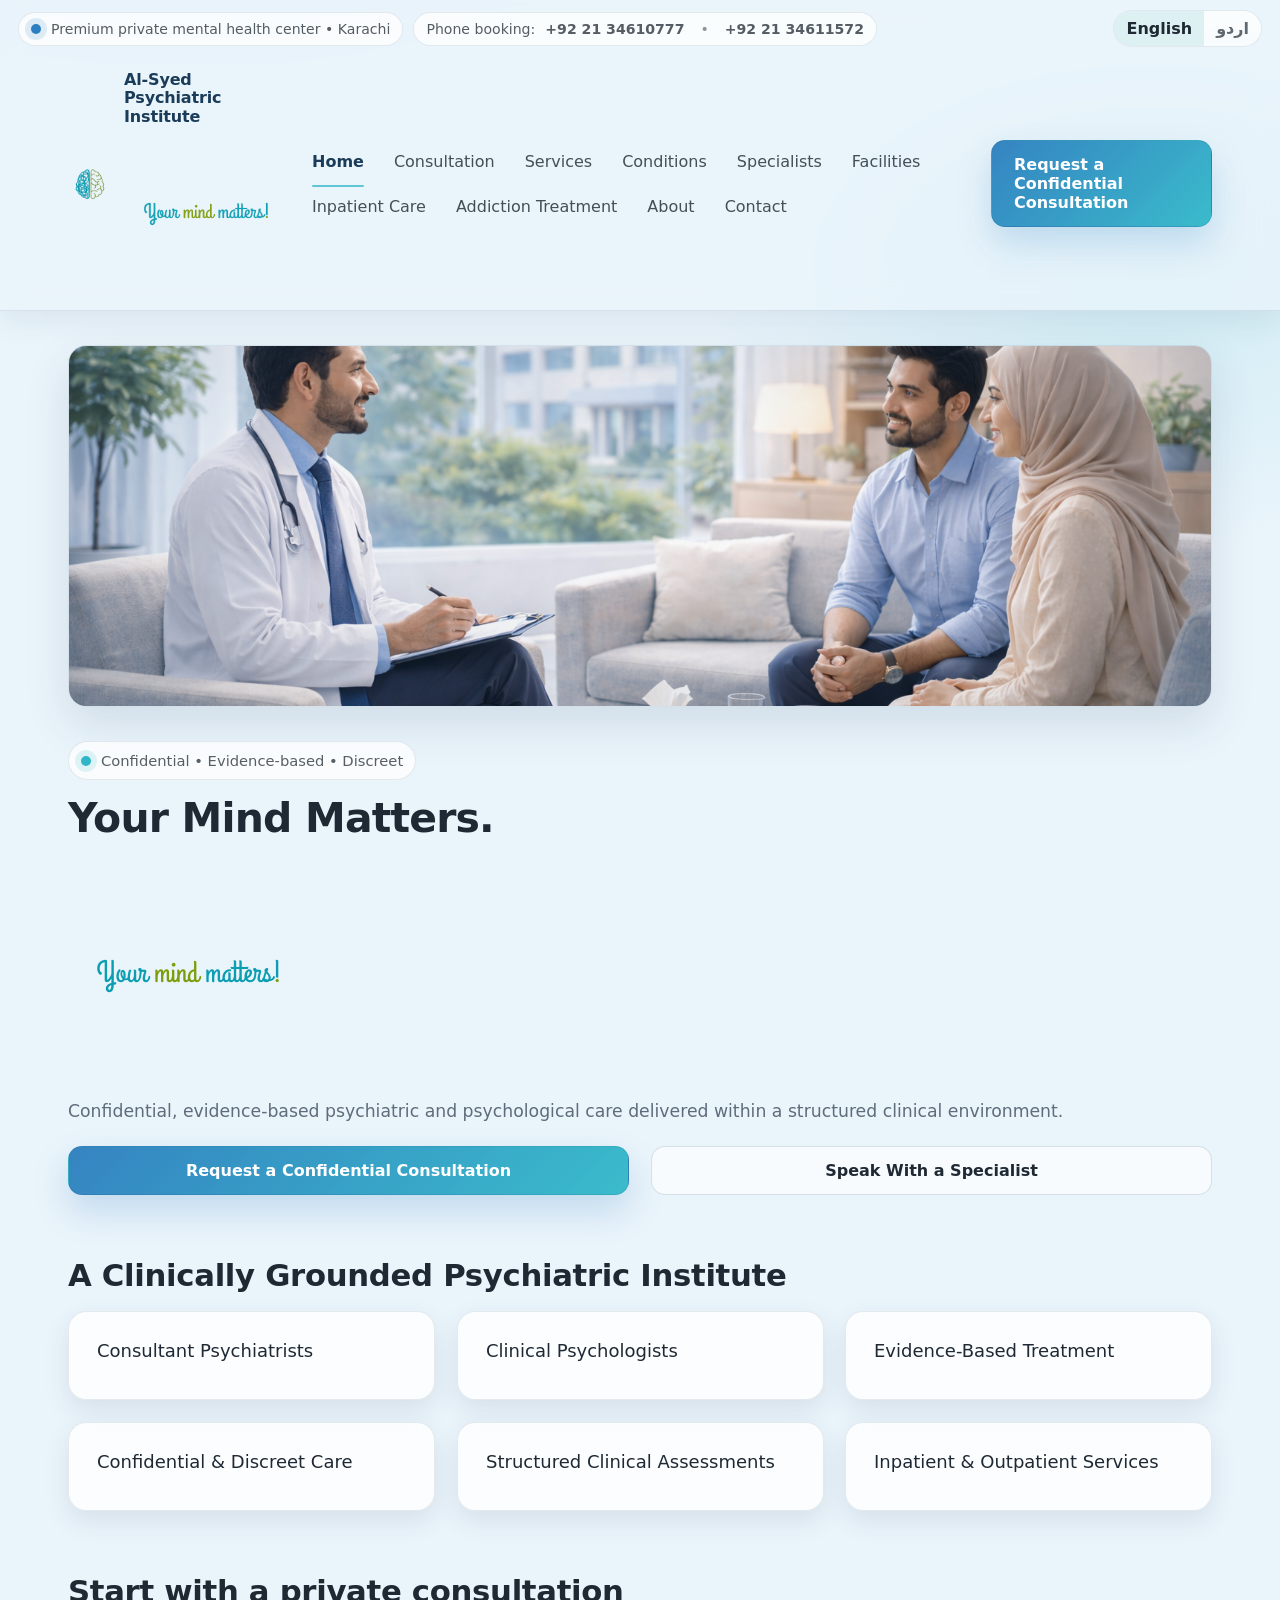
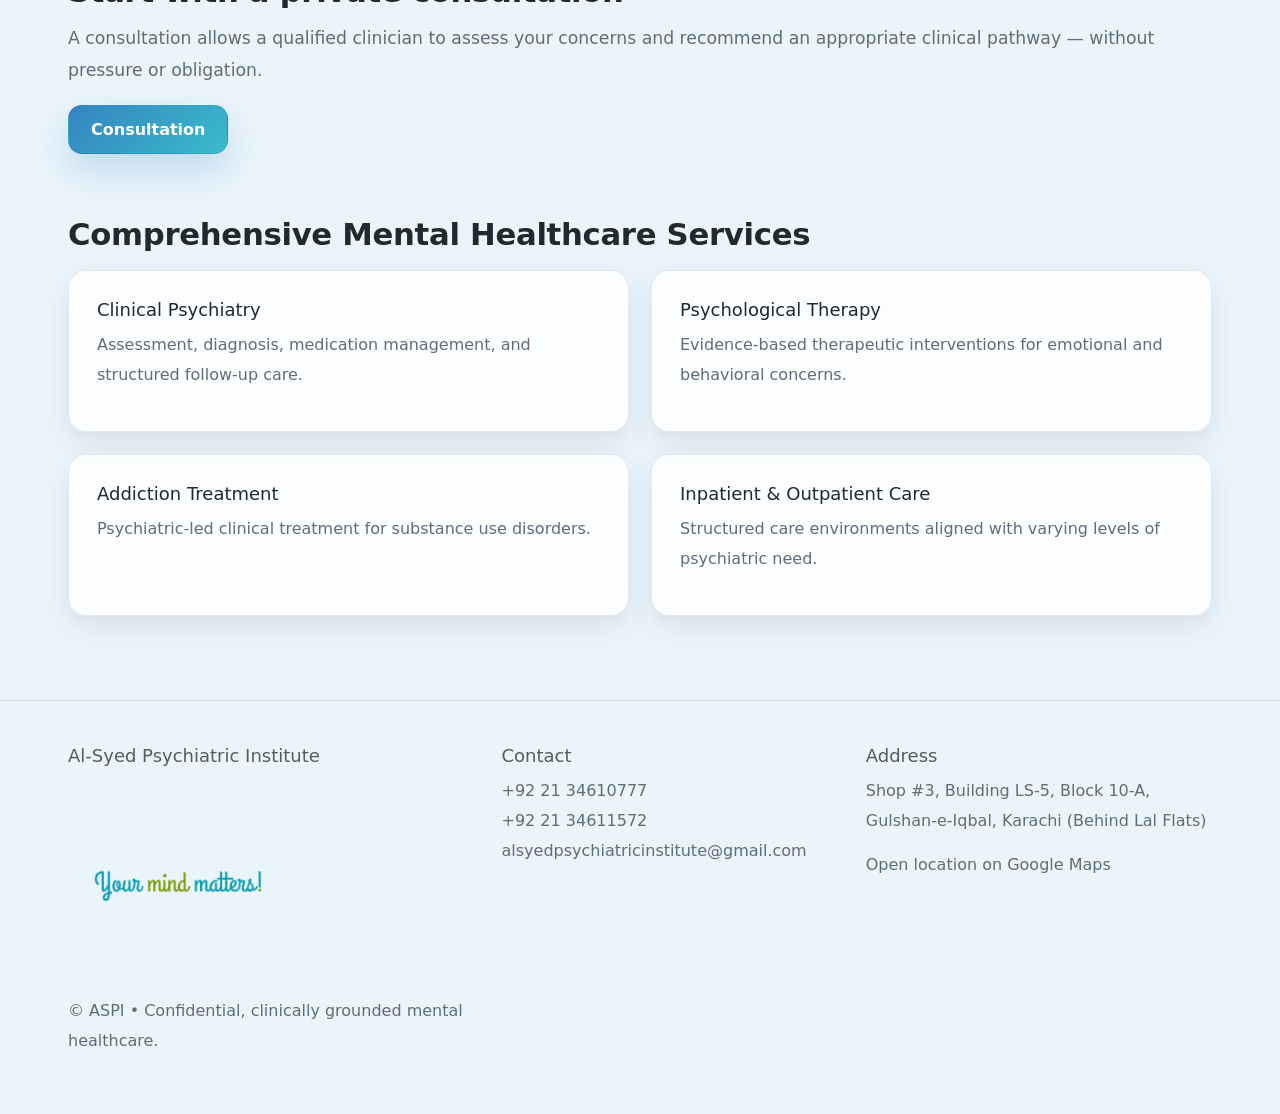
==== commit fb2168bd: "Add files via upload" ====
--- a/index.html
+++ b/index.html
@@ -1,94 +1,160 @@
-<!DOCTYPE html>
-<html lang="en">
+<!doctype html>
+<html lang="en" dir="ltr">
 <head>
-  <meta charset="utf-8"/>
-  <meta name="viewport" content="width=device-width,initial-scale=1"/>
-  <title>ASPI | Al-Syed Psychiatric Institute | Karachi | alsyedpsy.com</title>
-  <meta name="description" content="Al-Syed Psychiatric Institute (ASPI) in Karachi: premium private mental health care, psychiatry, therapy, addiction, inpatient and outpatient services."/>
-  <link rel="icon" href="./assets/icon_color.png"/>
-  <link rel="preconnect" href="https://fonts.googleapis.com"/>
-  <link rel="preconnect" href="https://fonts.gstatic.com" crossorigin/>
-  <link href="https://fonts.googleapis.com/css2?family=Poppins:wght@300;400;600;700&family=Nunito:wght@400;700;800;900&family=Noto+Nastaliq+Urdu:wght@400;600;700&display=swap" rel="stylesheet"/>
-  <link rel="stylesheet" href="./assets/styles.css"/>
+  <meta charset="utf-8" />
+  <meta name="viewport" content="width=device-width, initial-scale=1" />
+  <title>ASPI — Al-Syed Psychiatric Institute</title>
+  <link rel="stylesheet" href="assets/css/styles.css" />
+  <script defer src="assets/js/main.js"></script>
 </head>
-
 <body>
-  <a class="skip" href="#content">Skip to content</a>
-
-  <div class="blobs" aria-hidden="true">
-    <div class="blob b1" data-float data-float-amp="14" data-float-dur="6200"></div>
-    <div class="blob b2" data-float data-float-amp="16" data-float-dur="7200" data-float-delay="400"></div>
-    <div class="blob b3" data-float data-float-amp="18" data-float-dur="8200" data-float-delay="800"></div>
-  </div>
-
-  <div id="site-topbar"></div>
-  <div id="site-header"></div>
-
-  <main id="content">
-  <div class="container grid2">
-
-    <div class="card pad reveal lift" data-rtl="auto">
-      <div class="kicker">
-        <span class="dot"></span>
-        <span data-i18n="homeKicker">Multi-specialist • Psychiatrists & Psychologists • Inpatient & Outpatient</span>
+  <header class="site-header">
+    <div class="topbar">
+      <div class="topbar-left">
+        <span class="pill"><span class="dot"></span><span data-i18n="topbar">Premium private mental health center • Karachi</span></span>
+        <span class="pill phone-pill"><span data-i18n="phoneLabel">Phone booking:</span>
+          <a href="tel:+922134610777">+92 21 34610777</a><span class="sep">•</span><a href="tel:+922134611572">+92 21 34611572</a>
+        </span>
       </div>
-
-      <h1 data-i18n="homeH1">Your mind matters.</h1>
-
-      <p class="lead" data-i18n="homeLead"></p>
-
-      <div class="hero-actions">
-        <a class="btn primary" href="contact.html" data-i18n="homeCTA1">Book by Phone</a>
-        <a class="btn" href="services.html" data-i18n="homeCTA2">Explore Services</a>
-        <a class="btn" href="conditions.html" data-i18n="homeCTA3">Conditions Treated</a>
-      </div>
-
-      <div class="tags">
-        <span class="tag" data-i18n="tagPremium">Premium Private Care</span>
-        <span class="tag" data-i18n="tagConfidential">Confidential & Discreet</span>
-        <span class="tag" data-i18n="tagMulti">Multi-Specialist Institute</span>
-        <span class="tag" data-i18n="tagMaleFemale">Male & Female Facilities</span>
-      </div>
-    </div>
-
-    <div class="card pad reveal lift">
-      <div class="ill reveal lift">
-        <img src="./assets/visuals/aspi-3d-hero.png" alt="ASPI premium mental health care in Karachi">
-      </div>
-
-      <div style="margin-top:14px" class="grid3">
-        <div class="feature lift">
-          <h3 data-i18n="homeFeature1Title">Clinical Psychiatry</h3>
-          <p data-i18n="homeFeature1Desc"></p>
-        </div>
-        <div class="feature lift">
-          <h3 data-i18n="homeFeature2Title">Therapy & Counseling</h3>
-          <p data-i18n="homeFeature2Desc"></p>
-        </div>
-        <div class="feature lift">
-          <h3 data-i18n="homeFeature3Title">Addiction Services</h3>
-          <p data-i18n="homeFeature3Desc"></p>
+      <div class="topbar-right">
+        <div class="lang-toggle" role="group" aria-label="Language switch">
+          <button class="lang-btn" id="langEN" type="button">English</button>
+          <button class="lang-btn" id="langUR" type="button">اردو</button>
         </div>
       </div>
     </div>
 
+    <div class="navbar container">
+      <a class="brand" href="index.html" aria-label="ASPI Home">
+        <img src="assets/images/branding/icon_color.png" alt="ASPI logo" class="brand-logo" />
+        <div class="brand-text">
+          <div class="brand-name" data-i18n="brandName">Al-Syed Psychiatric Institute</div>
+          <img class="brand-slogan" src="assets/images/branding/your-mind-matters.png" alt="Your mind matters" />
+        </div>
+      </a>
+
+      <nav class="nav-links" aria-label="Primary navigation">
+        <a class="nav-link" href="index.html" data-i18n="navHome">Home</a>
+        <a class="nav-link" href="consultation.html" data-i18n="navConsultation">Consultation</a>
+        <a class="nav-link" href="services.html" data-i18n="navServices">Services</a>
+        <a class="nav-link" href="conditions.html" data-i18n="navConditions">Conditions</a>
+        <a class="nav-link" href="specialists.html" data-i18n="navSpecialists">Specialists</a>
+        <a class="nav-link" href="facilities.html" data-i18n="navFacilities">Facilities</a>
+        <a class="nav-link" href="inpatient.html" data-i18n="navInpatient">Inpatient Care</a>
+        <a class="nav-link" href="addiction.html" data-i18n="navAddiction">Addiction Treatment</a>
+        <a class="nav-link" href="about.html" data-i18n="navAbout">About</a>
+        <a class="nav-link" href="contact.html" data-i18n="navContact">Contact</a>
+      </nav>
+
+      <div class="nav-cta">
+        <a class="btn primary" href="contact.html" data-i18n="ctaConsult">Request a Confidential Consultation</a>
+      </div>
+
+      <button class="hamburger" id="menuBtn" type="button" aria-label="Open menu" aria-expanded="false">
+        <span></span><span></span><span></span>
+      </button>
+    </div>
+
+    <div class="mobile-menu" id="mobileMenu" aria-hidden="true">
+      <nav class="mobile-links container" aria-label="Mobile navigation">
+        <a href="index.html" class="mobile-link" data-i18n="navHome">Home</a>
+        <a href="consultation.html" class="mobile-link" data-i18n="navConsultation">Consultation</a>
+        <a href="services.html" class="mobile-link" data-i18n="navServices">Services</a>
+        <a href="conditions.html" class="mobile-link" data-i18n="navConditions">Conditions</a>
+        <a href="specialists.html" class="mobile-link" data-i18n="navSpecialists">Specialists</a>
+        <a href="facilities.html" class="mobile-link" data-i18n="navFacilities">Facilities</a>
+        <a href="inpatient.html" class="mobile-link" data-i18n="navInpatient">Inpatient Care</a>
+        <a href="addiction.html" class="mobile-link" data-i18n="navAddiction">Addiction Treatment</a>
+        <a href="about.html" class="mobile-link" data-i18n="navAbout">About</a>
+        <a href="contact.html" class="mobile-link" data-i18n="navContact">Contact</a>
+        <div class="mobile-cta-panel">
+          <a class="btn primary w-full" href="contact.html" data-i18n="ctaConsult">Request a Confidential Consultation</a>
+          <a class="btn w-full" href="tel:+922134610777" data-i18n="ctaSpeak">Speak With a Specialist</a>
+        </div>
+      </nav>
+    </div>
+  </header>
+  <div class="mobile-menu-overlay" id="menuOverlay" aria-hidden="true"></div>
+
+  <main>
+    <section class="section" style="padding-top:34px;">
+      <div class="container">
+        <div class="banner-wrap reveal">
+          <img class="banner-img hero-banner" src="assets/images/banners/hero-banner.png" alt="" />
+        </div>
+        <div class="mt-34">
+          <div class="badge reveal"><span class="dot"></span><span data-i18n="homeKicker"></span></div>
+          <h1 class="h1 reveal" data-i18n="homeH1" style="margin-top:14px;"></h1>
+          <img class="reveal" data-delay="1" src="assets/images/branding/your-mind-matters.png" alt="Your mind matters" style="max-width:240px; margin-top:10px; opacity:.95;" />
+          <p class="lead reveal" data-i18n="homeLead"></p>
+          <div class="grid two" style="margin-top:18px;">
+            <a class="btn primary reveal" href="contact.html" data-i18n="ctaConsult"></a>
+            <a class="btn ghost reveal" href="tel:+922134610777" data-i18n="ctaSpeak"></a>
+          </div>
+        </div>
+
+        <section class="section" style="padding:62px 0 0;">
+          <h2 class="h2 reveal" data-i18n="homeTrustH2"></h2>
+          <div class="grid three" style="margin-top:18px;">
+            <div class="card pad reveal lift" data-delay="1"><div class="h3" data-i18n="homeTrust1"></div></div>
+            <div class="card pad reveal lift" data-delay="2"><div class="h3" data-i18n="homeTrust2"></div></div>
+            <div class="card pad reveal lift" data-delay="3"><div class="h3" data-i18n="homeTrust3"></div></div>
+            <div class="card pad reveal lift" data-delay="4"><div class="h3" data-i18n="homeTrust4"></div></div>
+            <div class="card pad reveal lift" data-delay="1"><div class="h3" data-i18n="homeTrust5"></div></div>
+            <div class="card pad reveal lift" data-delay="2"><div class="h3" data-i18n="homeTrust6"></div></div>
+          </div>
+        </section>
+
+        <section class="section" style="padding:62px 0 0;">
+          <h2 class="h2 reveal" data-i18n="homeStartH2"></h2>
+          <p class="lead reveal" data-i18n="homeStartP"></p>
+          <a class="btn primary reveal" href="consultation.html" data-i18n="navConsultation"></a>
+        </section>
+
+        <section class="section" style="padding:62px 0 0;">
+          <h2 class="h2 reveal" data-i18n="homeSvcH2"></h2>
+          <div class="grid two" style="margin-top:18px;">
+            <div class="card pad reveal lift" data-delay="1"><div class="h3" data-i18n="homeSvc1T"></div><p class="p" data-i18n="homeSvc1P"></p></div>
+            <div class="card pad reveal lift" data-delay="2"><div class="h3" data-i18n="homeSvc2T"></div><p class="p" data-i18n="homeSvc2P"></p></div>
+            <div class="card pad reveal lift" data-delay="3"><div class="h3" data-i18n="homeSvc3T"></div><p class="p" data-i18n="homeSvc3P"></p></div>
+            <div class="card pad reveal lift" data-delay="4"><div class="h3" data-i18n="homeSvc4T"></div><p class="p" data-i18n="homeSvc4P"></p></div>
+          </div>
+        </section>
+      </div>
+    </section>
+  </main>
+
+  <footer class="footer">
+    <div class="container footer-grid">
+      <div>
+        <div class="h3" data-i18n="brandName">Al-Syed Psychiatric Institute</div>
+        <img src="assets/images/branding/your-mind-matters.png" alt="Your mind matters" style="max-width:220px; margin-top:10px; opacity:.95;" />
+        <div class="p" data-i18n="footerNote">© ASPI • Confidential, clinically grounded mental healthcare.</div>
+      </div>
+      <div>
+        <div class="h3" data-i18n="navContact">Contact</div>
+        <div class="p">
+          <a href="tel:+922134610777">+92 21 34610777</a><br />
+          <a href="tel:+922134611572">+92 21 34611572</a><br />
+          <a href="mailto:alsyedpsychiatricinstitute@gmail.com">alsyedpsychiatricinstitute@gmail.com</a>
+        </div>
+      </div>
+      <div>
+        <div class="h3" data-i18n="contactAddress">Address</div>
+        <div class="p">Shop #3, Building LS-5, Block 10-A, Gulshan-e-Iqbal, Karachi (Behind Lal Flats)</div>
+        <div class="p"><a href="https://maps.app.goo.gl/wdHY91nQdXnPWGKY6?g_st=ic" target="_blank" rel="noopener" data-i18n="contactMap">Open location on Google Maps</a></div>
+      </div>
+    </div>
+  </footer>
+
+  <div class="mobile-cta" style="position:fixed;left:14px;right:14px;bottom:14px;z-index:999;display:none;">
+    <a class="btn primary w-full" href="contact.html" data-i18n="ctaConsult">Request a Confidential Consultation</a>
   </div>
-</main>
+  <script>
+    if (window.matchMedia && window.matchMedia("(max-width: 900px)").matches) {
+      document.querySelector(".mobile-cta").style.display = "block";
+    }
+  </script>
 
-<section>
-  <div class="container">
-    <div class="card pad reveal lift" data-rtl="auto">
-      <h2 data-i18n="homeSectionH2">Premium care, culturally sensitive.</h2>
-      <p class="lead" style="margin:0" data-i18n="homeSectionLead"></p>
-    </div>
-  </div>
-</section>
-
-
-  <div id="site-footer"></div>
-
-  <script src="./assets/shared.js"></script>
-  <script src="./assets/i18n.js"></script>
-  <script src="./assets/motion.js"></script>
 </body>
 </html>
--- a/assets/css/styles.css
+++ b/assets/css/styles.css
@@ -0,0 +1,65 @@
+/* ASPI Premium Clinical UI */
+:root{--blue:#2D7FBF;--bg:#EAF4FB;--deep:#1B3C59;--teal:#2FB7C8;--mint:#A8DADC;--text:#1F2933;--muted:#5F6C7B;--white:#fff;--line:rgba(27,60,89,.10);--shadow:0 18px 45px rgba(27,60,89,.12);--shadowSoft:0 10px 26px rgba(27,60,89,.10);--radius:18px;--radiusSm:14px;--max:1180px;--ease:cubic-bezier(.22,1,.36,1);--easeOut:cubic-bezier(.2,.8,.2,1);--durFast:180ms;--durMed:380ms}
+*{box-sizing:border-box}html{scroll-behavior:smooth}body{margin:0;font-family:system-ui,-apple-system,Segoe UI,Roboto,Arial,sans-serif;color:var(--text);background:radial-gradient(1200px 700px at 15% -10%,rgba(45,127,191,.18),transparent 55%),radial-gradient(900px 550px at 90% 10%,rgba(47,183,200,.14),transparent 50%),var(--bg)}
+img{max-width:100%;display:block}a{color:inherit;text-decoration:none}button{font:inherit}
+.container{max-width:var(--max);margin:0 auto;padding:0 18px}
+.section{padding:84px 0}@media(max-width:900px){.section{padding:56px 0}}
+.h1{font-size:clamp(28px,3.2vw,44px);letter-spacing:-.02em;margin:0 0 14px}.h2{font-size:clamp(22px,2.4vw,32px);letter-spacing:-.01em;margin:0 0 14px}.h3{font-size:18px;margin:0 0 10px}.lead{font-size:1.08rem;line-height:1.85;color:var(--muted);margin:0 0 18px}.p{line-height:1.85;color:var(--muted);margin:0 0 14px}
+.grid{display:grid;gap:22px}.grid.two{grid-template-columns:repeat(2,minmax(0,1fr))}.grid.three{grid-template-columns:repeat(3,minmax(0,1fr))}@media(max-width:980px){.grid.two,.grid.three{grid-template-columns:1fr}}
+.card{background:rgba(255,255,255,.78);border:1px solid var(--line);border-radius:var(--radius);box-shadow:var(--shadowSoft);backdrop-filter:blur(10px)}
+.card.pad{padding:28px}@media(max-width:900px){.card.pad{padding:18px}}
+.badge{display:inline-flex;align-items:center;gap:10px;padding:10px 12px;border-radius:999px;background:rgba(255,255,255,.75);border:1px solid var(--line);color:rgba(31,41,51,.75);font-size:.92rem}
+.badge .dot{width:10px;height:10px;border-radius:50%;background:var(--teal);box-shadow:0 0 0 6px rgba(47,183,200,.14)}
+.btn{display:inline-flex;align-items:center;justify-content:center;gap:10px;padding:14px 22px;min-height:46px;border-radius:var(--radiusSm);border:1px solid rgba(27,60,89,.14);background:rgba(255,255,255,.88);color:var(--text);font-weight:680;transition:transform var(--durFast) var(--ease),box-shadow var(--durFast) var(--ease),background-color var(--durFast) var(--ease)}
+.btn.primary{background:linear-gradient(135deg,rgba(45,127,191,.96),rgba(47,183,200,.94));color:#fff;border-color:rgba(27,60,89,.10);box-shadow:0 16px 34px rgba(45,127,191,.22)}
+.btn.ghost{background:rgba(255,255,255,.62)}.btn.w-full{width:100%}
+@media(hover:hover){.btn:hover{transform:translateY(-1px);box-shadow:0 18px 38px rgba(27,60,89,.14)}.btn:active{transform:translateY(0)}}
+.site-header{position:sticky;top:0;z-index:1000;background:rgba(234,244,251,.72);border-bottom:1px solid var(--line);backdrop-filter:blur(14px);box-shadow:0 10px 28px rgba(27,60,89,.08)}
+.topbar{display:flex;align-items:center;justify-content:space-between;gap:12px;padding:10px 18px}
+.topbar-left{display:flex;align-items:center;gap:10px;flex-wrap:wrap}
+.pill{display:inline-flex;align-items:center;gap:10px;padding:8px 12px;border-radius:999px;background:rgba(255,255,255,.76);border:1px solid var(--line);font-size:.88rem;color:rgba(31,41,51,.76)}
+.pill .dot{width:10px;height:10px;border-radius:50%;background:var(--blue);box-shadow:0 0 0 6px rgba(45,127,191,.14)}
+.phone-pill a{font-weight:720}.sep{opacity:.65;padding:0 6px}
+.lang-toggle{display:flex;overflow:hidden;border-radius:999px;border:1px solid var(--line);background:rgba(255,255,255,.72)}
+.lang-btn{border:0;background:transparent;padding:8px 12px;cursor:pointer;font-weight:720;color:rgba(31,41,51,.70)}
+.lang-btn.is-active{background:rgba(168,218,220,.34);color:var(--text)}
+.navbar{display:flex;align-items:center;justify-content:space-between;gap:14px;padding:14px 18px}
+.brand{display:flex;align-items:center;gap:12px;min-width:220px}
+.brand-logo{width:44px;height:44px;object-fit:contain}
+.brand-name{font-weight:900;letter-spacing:-.01em;color:var(--deep);line-height:1.15}
+.brand-slogan{margin-top:6px;width:170px;height:auto;opacity:.92}
+.nav-links{display:flex;align-items:center;gap:10px;flex-wrap:wrap}
+.nav-link{padding:8px 10px;border-radius:12px;color:rgba(31,41,51,.82);transition:background-color var(--durFast) var(--ease),opacity var(--durFast) var(--ease)}
+.nav-link:hover{background:rgba(255,255,255,.62);color:var(--text)}
+.nav-link.is-active{font-weight:780;color:var(--deep);position:relative}
+.nav-link.is-active::after{content:"";position:absolute;left:10px;right:10px;bottom:-8px;height:2px;border-radius:2px;background:rgba(47,183,200,.75)}
+.nav-cta{display:flex;gap:10px}
+.hamburger{display:none;width:44px;height:44px;border-radius:14px;border:1px solid var(--line);background:rgba(255,255,255,.62);cursor:pointer}
+.hamburger span{display:block;height:2px;margin:6px 10px;border-radius:2px;background:var(--deep);opacity:.92}
+.mobile-menu{display:none;overflow:hidden;max-height:0;opacity:0;transform:translateY(-6px);transition:max-height var(--durMed) var(--ease),opacity var(--durFast) var(--easeOut),transform var(--durFast) var(--easeOut);border-top:1px solid var(--line)}
+.mobile-menu.is-open{display:block;max-height:820px;opacity:1;transform:translateY(0)}
+.mobile-links{padding:14px 18px 18px;display:flex;flex-direction:column;gap:8px}
+.mobile-link{padding:12px 12px;border-radius:14px;background:rgba(255,255,255,.76);border:1px solid rgba(27,60,89,.08);color:rgba(31,41,51,.86)}
+.mobile-link.is-active{font-weight:780;color:var(--deep)}
+.mobile-cta-panel{display:flex;flex-direction:column;gap:10px;margin-top:10px}
+.mobile-menu-overlay{position:fixed;inset:0;background:rgba(27,60,89,.14);backdrop-filter:blur(2px);z-index:998;display:none}
+.mobile-menu-overlay.is-on{display:block}
+body.menu-open{overflow:hidden;touch-action:none}
+@media(max-width:900px){.nav-links,.nav-cta{display:none}.hamburger{display:inline-flex;align-items:center;justify-content:center}.topbar{flex-direction:column;align-items:flex-start}}
+.banner-wrap{position:relative;overflow:hidden;border-radius:var(--radius);border:1px solid var(--line);box-shadow:var(--shadow)}
+.banner-wrap::after{content:"";position:absolute;inset:0;background:radial-gradient(60% 60% at 50% 40%,rgba(255,255,255,0),rgba(27,60,89,.10));pointer-events:none}
+.banner-img{width:100%;height:260px;object-fit:cover}.hero-banner{height:360px}
+@media(max-width:900px){.banner-img{height:200px}.hero-banner{height:240px}}
+.footer{padding:44px 0;border-top:1px solid var(--line);color:rgba(31,41,51,.75)}
+.footer-grid{display:grid;grid-template-columns:1.2fr 1fr 1fr;gap:18px}@media(max-width:900px){.footer-grid{grid-template-columns:1fr}}
+@media(prefers-reduced-motion:reduce){*{animation:none!important;transition:none!important;scroll-behavior:auto!important}}
+.reveal{opacity:0;transform:translateY(14px);transition:opacity var(--durMed) var(--easeOut),transform var(--durMed) var(--easeOut);will-change:opacity,transform}
+.reveal.is-in{opacity:1;transform:translateY(0)}
+.reveal[data-delay="1"]{transition-delay:80ms}.reveal[data-delay="2"]{transition-delay:140ms}.reveal[data-delay="3"]{transition-delay:200ms}.reveal[data-delay="4"]{transition-delay:260ms}
+.lift{transition:transform var(--durFast) var(--ease),filter var(--durFast) var(--ease)}
+@media(hover:hover){.lift:hover{transform:translateY(-3px);filter:saturate(1.02)}}
+body.ur{direction:rtl;text-align:right;line-height:1.9}
+body.ur .brand{flex-direction:row-reverse}
+body.ur .topbar,body.ur .navbar,body.ur .mobile-links{direction:rtl}
+body.ur .nav-link.is-active::after{left:10px;right:10px}
+.mt-16{margin-top:16px}.mt-24{margin-top:24px}.mt-34{margin-top:34px}.center{text-align:center}
